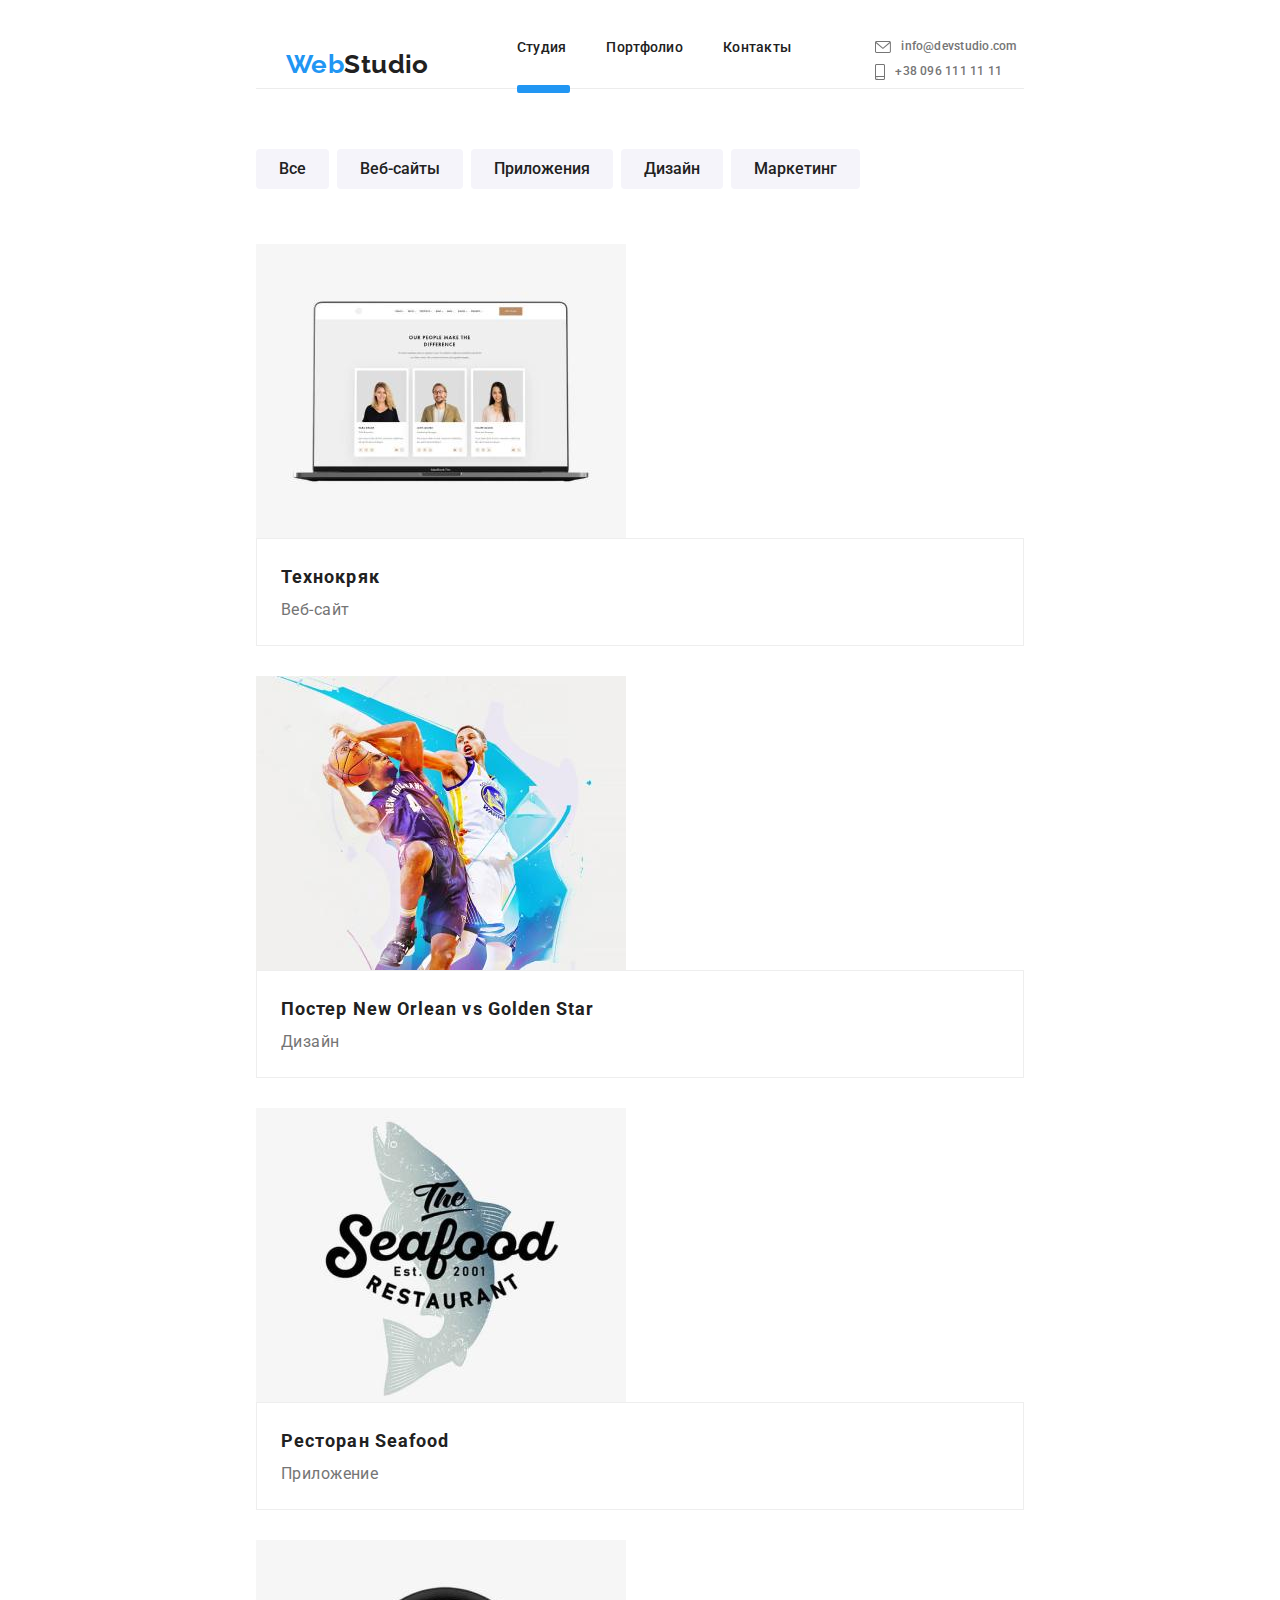
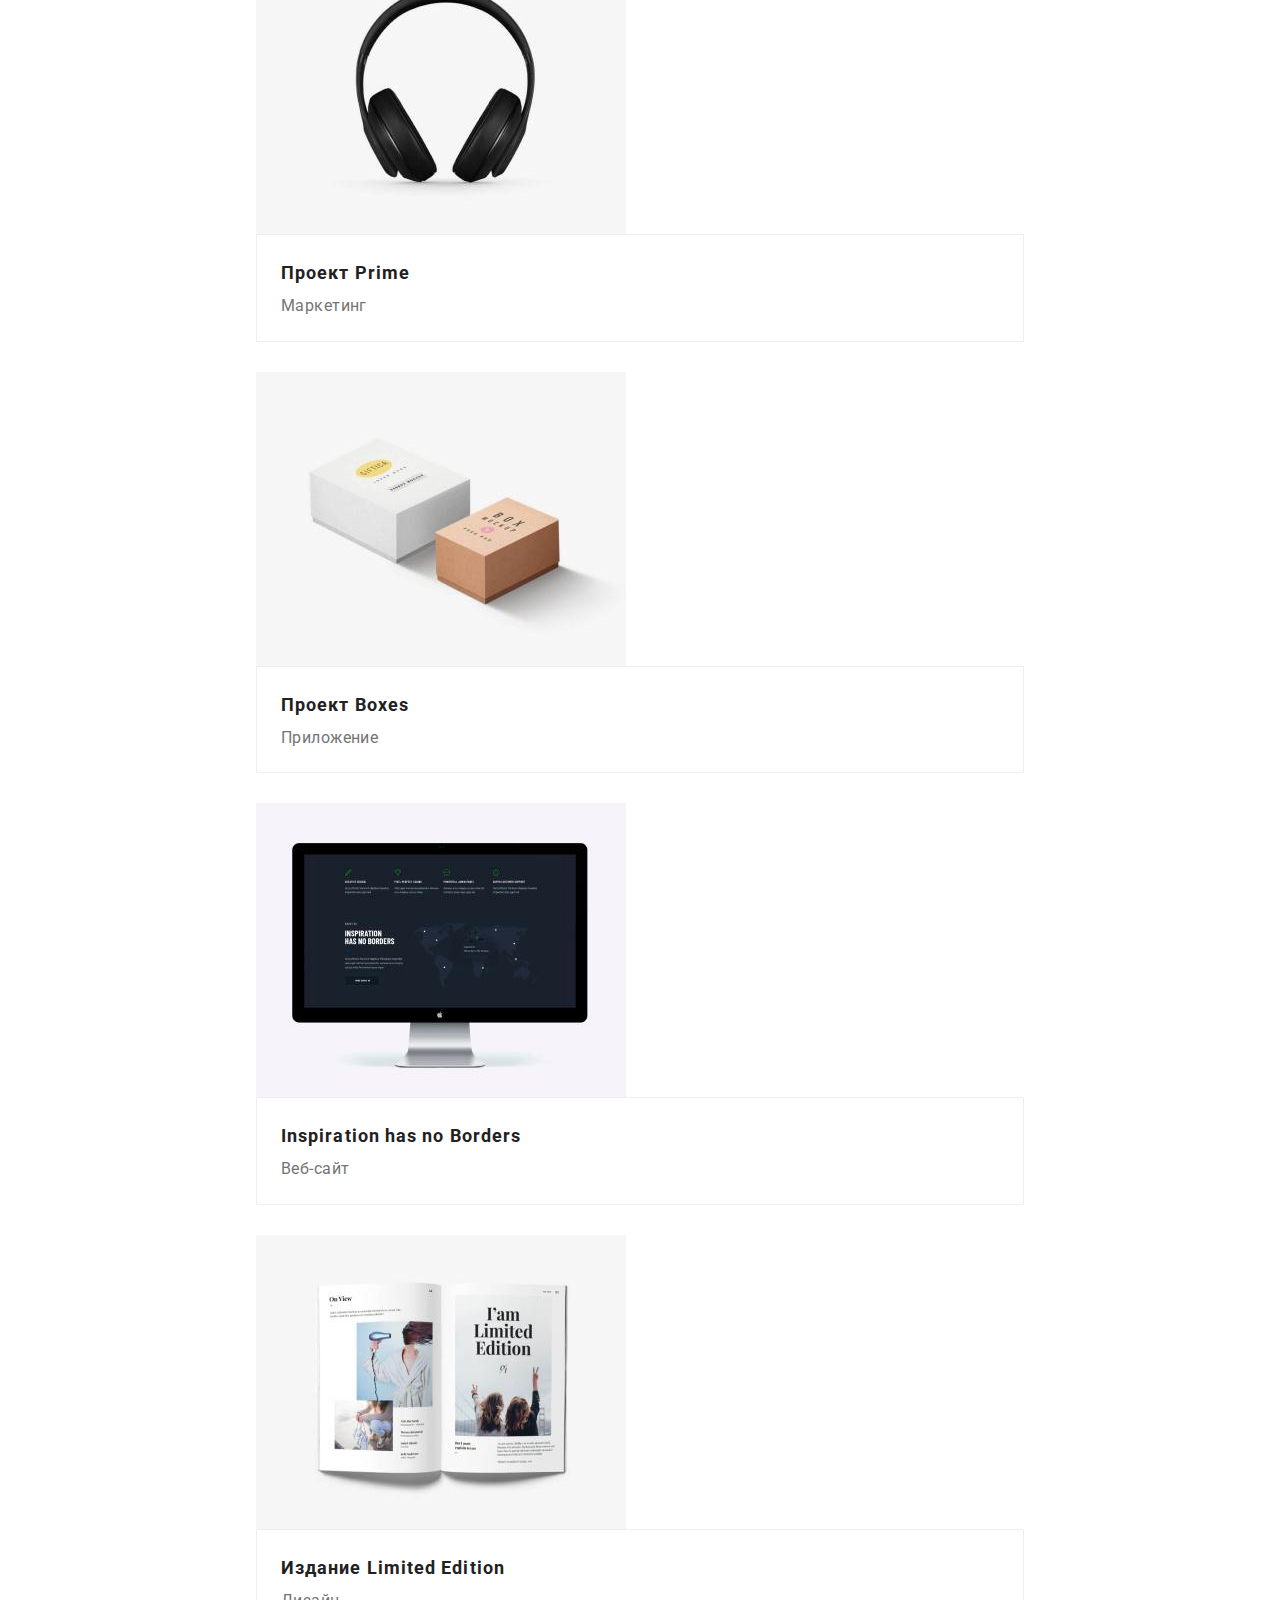
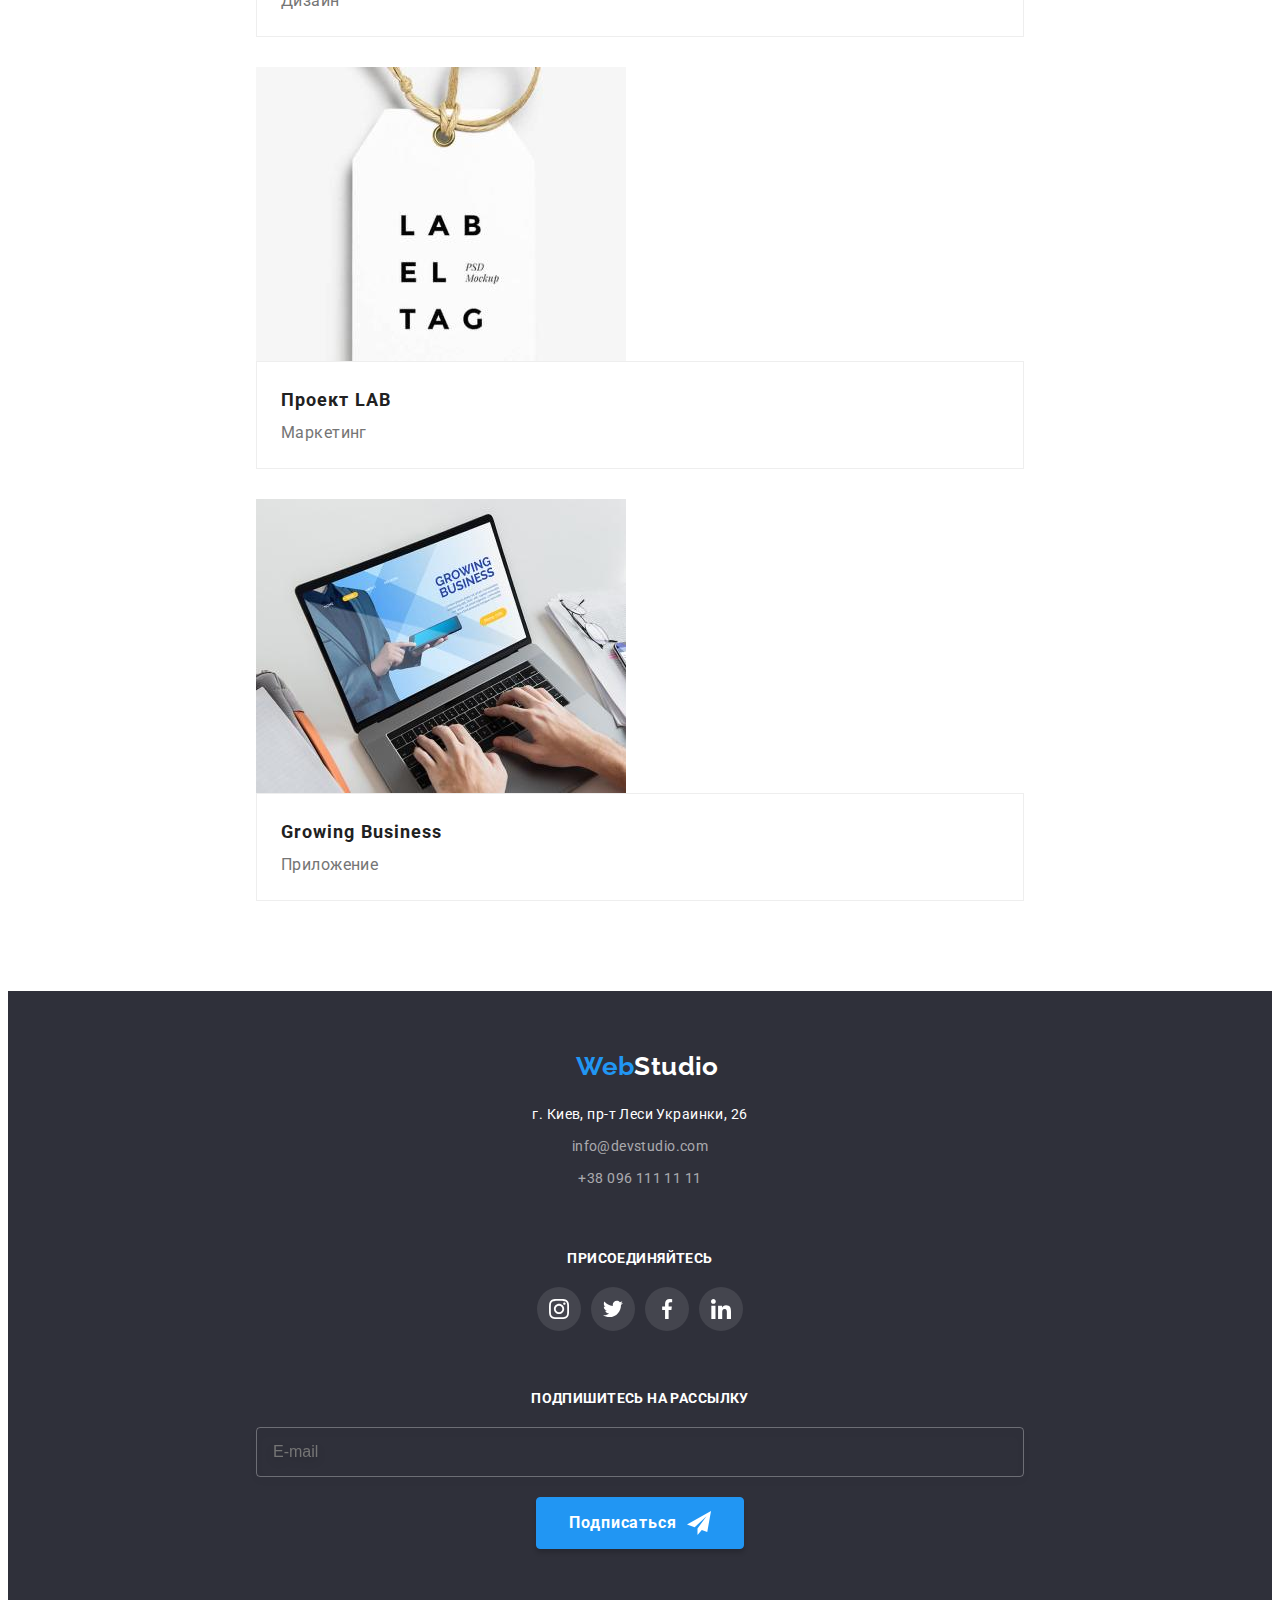
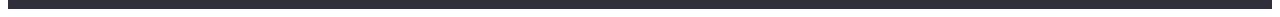
==== portfolio.html @ 3ec4065a "version 1.0" ====
<!DOCTYPE html>
<html lang="ru">
  <head>
    <meta charset="UTF-8" />
    <meta http-equiv="X-UA-Compatible" content="IE=edge" />
    <meta name="viewport" content="width=device-width, initial-scale=1.0" />
    <title>Document</title>
    <link rel="preconnect" href="https://fonts.googleapis.com" />
    <link rel="preconnect" href="https://fonts.gstatic.com" crossorigin />
    <link
      href="https://fonts.googleapis.com/css2?family=Raleway:wght@700&family=Roboto:wght@400;500;700;900&display=swap"
      rel="stylesheet"
    />
    <link
      rel="stylesheet"
      href="https://cdnjs.cloudflare.com/ajax/libs/modern-normalize/1.1.0/modern-normalize.min.css"
      integrity="sha512-wpPYUAdjBVSE4KJnH1VR1HeZfpl1ub8YT/NKx4PuQ5NmX2tKuGu6U/JRp5y+Y8XG2tV+wKQpNHVUX03MfMFn9Q=="
      crossorigin="anonymous"
      referrerpolicy="no-referrer"
    />
    <link rel="stylesheet" href="./css/main.min.css" />
    <link rel="stylesheet" href="./css/styles.css" />
  </head>

  <body>
    <header class="header">
      <div class="container header-container">
        <a data-menu-open>
          <svg class="heder-burger">
            <use href="./images/svg/symbol-defs.svg#icon-menu"></use>
          </svg>
        </a>

        <a class="logo link" href="./"><span class="logo__color">Web</span>Studio</a>
        <div class="menu-mobile is-hidden" data-menu>
          <a data-menu-close>
            <svg class="mobile-close">
              <use href="./images/svg/symbol-defs.svg#icon-close-menu"></use>
            </svg>
          </a>

          <nav class="main-nav">
            <ul class="header-list list menu-phone__list">
              <li class="header-list__item">
                <a href="./index.html" class="header-list__link link current">Студия</a>
              </li>
              <li class="header-list__item">
                <a href="./portfolio.html" class="header-list__link link">Портфолио</a>
              </li>
              <li class="header-list__item">
                <a href="" class="header-list__link link">Контакты</a>
              </li>
            </ul>
          </nav>
          <div class="mobile-contact">
            <a href="mailto:info@devstudio.com" class="contact-mail link">
              <svg class="contact-mail__icon">
                <use href="./images/svg/symbol-defs.svg#envelope"></use>
              </svg>
              info@devstudio.com</a
            >
            <a href="tel:+380961111111" class="link contact-phone">
              <svg class="contact-phone__icon">
                <use href="./images/svg/symbol-defs.svg#smartphone"></use>
              </svg>
              +38 096 111 11 11</a
            >
          </div>
          <ul class="mobile-social">
            <li class="mobile-social__item list">
              <a href="" class="link mobile-social__link">Instagram</a>
            </li>
            <li class="mobile-social__item list">
              <a href="" class="link mobile-social__link">Twitter</a>
            </li>
            <li class="mobile-social__item list">
              <a href="" class="link mobile-social__link">Facebook</a>
            </li>
            <li class="mobile-social__item list">
              <a href="" class="link mobile-social__link">LinkedIn</a>
            </li>
          </ul>
        </div>
      </div>
    </header>
    <main>
      <section class="section">
        <div class="container">
          <h2 class="visually-hidden">Примеры работ</h2>
          <ul class="list btn-select-list">
            <li class="btn-select-list__item">
              <button class="btn-select" type="button">Все</button>
            </li>
            <li class="btn-select-list__item">
              <button class="btn-select" type="button">Веб-сайты</button>
            </li>
            <li class="btn-select-list__item">
              <button class="btn-select" type="button">Приложения</button>
            </li>
            <li class="btn-select-list__item">
              <button class="btn-select" type="button">Дизайн</button>
            </li>
            <li class="btn-select-list__item">
              <button class="btn-select" type="button">Маркетинг</button>
            </li>
          </ul>

          <ul class="list examples-list">
            <li class="examples-card">
              <a href="" class="link examples-card__link">
                <div class="backdrop">
                  <img
                    class="foto"
                    width="370"
                    src="./images/portfolio-img/img-tehnocrack.jpg"
                    alt="Технокряк"
                  />
                  <p class="backdrop__text">
                    Ресурс предлагает комплексные предложения с разным уровнем функционала и
                    сервисов. Все это позволит посетителю получить исчерпывающие сведения о компании
                    или частном лице.
                  </p>
                </div>
                <div class="examples-card__description">
                  <h2 class="examples-card__title">Технокряк</h2>
                  <p class="examples-card__subtitle">Веб-сайт</p>
                </div>
              </a>
            </li>
            <li class="examples-card">
              <a href="" class="link examples-card__link">
                <div class="backdrop">
                  <img
                    width="370"
                    src="./images/portfolio-img/img-poster-new-orlean-vs-golden-star.jpg"
                    alt="Дизайн постера"
                  />
                  <p class="backdrop__text">
                    Ресурс предлагает комплексные предложения с разным уровнем функционала и
                    сервисов. Все это позволит посетителю получить исчерпывающие сведения о компании
                    или частном лице.
                  </p>
                </div>
                <div class="examples-card__description">
                  <h2 class="examples-card__title">Постер New Orlean vs Golden Star</h2>
                  <p class="examples-card__subtitle">Дизайн</p>
                </div></a
              >
            </li>
            <li class="examples-card">
              <a href="" class="link examples-card__link">
                <div class="backdrop">
                  <img
                    width="370"
                    src="./images/portfolio-img/img-rest-seafood.jpg"
                    alt="Приложение ресторана"
                  />
                  <p class="backdrop__text">
                    Ресурс предлагает комплексные предложения с разным уровнем функционала и
                    сервисов. Все это позволит посетителю получить исчерпывающие сведения о компании
                    или частном лице.
                  </p>
                </div>
                <div class="examples-card__description">
                  <h2 class="examples-card__title">Ресторан Seafood</h2>
                  <p class="examples-card__subtitle">Приложение</p>
                </div></a
              >
            </li>
            <li class="examples-card">
              <a href="" class="link examples-card__link">
                <div class="backdrop">
                  <img
                    width="370"
                    src="./images/portfolio-img/img-project-prime.jpg"
                    alt="Маркетинговый проект"
                  />
                  <p class="backdrop__text">
                    Ресурс предлагает комплексные предложения с разным уровнем функционала и
                    сервисов. Все это позволит посетителю получить исчерпывающие сведения о компании
                    или частном лице.
                  </p>
                </div>
                <div class="examples-card__description">
                  <h2 class="examples-card__title">Проект Prime</h2>
                  <p class="examples-card__subtitle">Маркетинг</p>
                </div></a
              >
            </li>
            <li class="examples-card">
              <a href="" class="link examples-card__link">
                <div class="backdrop">
                  <img
                    width="370"
                    src="./images/portfolio-img/img-project-boxes.jpg"
                    alt="Приложение"
                  />
                  <p class="backdrop__text">
                    Ресурс предлагает комплексные предложения с разным уровнем функционала и
                    сервисов. Все это позволит посетителю получить исчерпывающие сведения о компании
                    или частном лице.
                  </p>
                </div>
                <div class="examples-card__description">
                  <h2 class="examples-card__title">Проект Boxes</h2>
                  <p class="examples-card__subtitle">Приложение</p>
                </div></a
              >
            </li>
            <li class="examples-card">
              <a href="" class="link examples-card__link">
                <div class="backdrop">
                  <img
                    width="370"
                    src="./images/portfolio-img/img-inspiration-has-no-borders.jpg"
                    alt="Веб-сайт"
                  />
                  <p class="backdrop__text">
                    Ресурс предлагает комплексные предложения с разным уровнем функционала и
                    сервисов. Все это позволит посетителю получить исчерпывающие сведения о компании
                    или частном лице.
                  </p>
                </div>
                <div class="examples-card__description">
                  <h2 class="examples-card__title">Inspiration has no Borders</h2>
                  <p class="examples-card__subtitle">Веб-сайт</p>
                </div></a
              >
            </li>
            <li class="examples-card">
              <a href="" class="link examples-card__link">
                <div class="backdrop">
                  <img
                    width="370"
                    src="./images/portfolio-img/img-limited-edition.jpg"
                    alt="Дизайн"
                  />
                  <p class="backdrop__text">
                    Ресурс предлагает комплексные предложения с разным уровнем функционала и
                    сервисов. Все это позволит посетителю получить исчерпывающие сведения о компании
                    или частном лице.
                  </p>
                </div>
                <div class="examples-card__description">
                  <h2 class="examples-card__title">Издание Limited Edition</h2>
                  <p class="examples-card__subtitle">Дизайн</p>
                </div></a
              >
            </li>
            <li class="examples-card">
              <a href="" class="link examples-card__link">
                <div class="backdrop">
                  <img
                    width="370"
                    src="./images/portfolio-img/img-project-lab.jpg"
                    alt="Маркетинговый проект"
                  />
                  <p class="backdrop__text">
                    Ресурс предлагает комплексные предложения с разным уровнем функционала и
                    сервисов. Все это позволит посетителю получить исчерпывающие сведения о компании
                    или частном лице.
                  </p>
                </div>
                <div class="examples-card__description">
                  <h2 class="examples-card__title">Проект LAB</h2>
                  <p class="examples-card__subtitle">Маркетинг</p>
                </div></a
              >
            </li>
            <li class="examples-card">
              <a href="" class="link examples-card__link">
                <div class="backdrop">
                  <img
                    width="370"
                    src="./images/portfolio-img/img-growing-business.jpg"
                    alt="Приложение"
                  />
                  <p class="backdrop__text">
                    Ресурс предлагает комплексные предложения с разным уровнем функционала и
                    сервисов. Все это позволит посетителю получить исчерпывающие сведения о компании
                    или частном лице.
                  </p>
                </div>
                <div class="examples-card__description">
                  <h2 class="examples-card__title">Growing Business</h2>
                  <p class="examples-card__subtitle">Приложение</p>
                </div></a
              >
            </li>
          </ul>
        </div>
      </section>
    </main>
    <footer class="footer">
      <div class="container footer__container">
        <div class="footer-contacts">
          <a class="link logo footer_logo" href="./"><span class="logo__color">Web</span>Studio</a>
          <address class="address">г. Киев, пр-т Леси Украинки, 26</address>
          <ul class="footer-list">
            <li class="list">
              <a class="link footer-list__contact" href="mailto:info@devstudio.com"
                >info@devstudio.com</a
              >
            </li>
            <li class="list">
              <a class="link footer-list__contact" href="tel:+380961111111">+38 096 111 11 11</a>
            </li>
          </ul>
        </div>
        <div class="footer-social">
          <h3 class="footer-social__title">Присоединяйтесь</h3>
          <ul class="list social">
            <li class="social__item">
              <a href="" class="social__link social__link_footer">
                <svg class="social__icon">
                  <use href="./images/svg/symbol-defs.svg#instagram"></use>
                </svg>
              </a>
            </li>
            <li class="social__item">
              <a href="" class="social__link social__link_footer">
                <svg class="social__icon">
                  <use href="./images/svg/symbol-defs.svg#twitter"></use>
                </svg>
              </a>
            </li>
            <li class="social__item">
              <a href="" class="social__link social__link_footer">
                <svg class="social__icon">
                  <use href="./images/svg/symbol-defs.svg#facebook"></use>
                </svg>
              </a>
            </li>
            <li class="social__item">
              <a href="" class="social__link social__link_footer">
                <svg class="social__icon">
                  <use href="./images/svg/symbol-defs.svg#linkedin"></use>
                </svg>
              </a>
            </li>
          </ul>
        </div>
        <form class="footer-form">
          <strong class="footer-form__title">Подпишитесь на рассылку</strong>
          <div class="footer-form__input-btn">
            <input type="email" class="footer-form__input" placeholder="E-mail" />
            <div class="footer-form__btn">
              <button type="submit" class="footer-btn">
                Подписаться
                <svg class="footer-btn__icon-send">
                  <use href="./images/svg/symbol-defs.svg#icon-send"></use>
                </svg>
              </button>
            </div>
          </div>
        </form>
      </div>
    </footer>
    <script src="./js/menu.js"></script>
  </body>
</html>
---- css/main.min.css ----
:root{--bg-btn: #f5f4fa;--bg-dark: #2f303a;--accent-text-color: #2196f3;--header-text-color: #212121;--main-text-color: #757575;--lite-text-one: #ffffff;--lite-text-second: rgba(255, 255, 255, 0.6);--background-overlay: rgba(0, 0, 0, 0.2);--border-color: #eeeeee;--border-color-header: #ececec;--social-and-client: #afb1b8;--main-font-family: 'Roboto', sans-serif;--logo-font-family: 'Raleway', sans-serif}.visually-hidden{position:absolute;width:1px;height:1px;margin:-1px;padding:0;overflow:hidden;border:0;clip:rect(0 0 0 0)}.container{max-width:480px;padding-left:15px;padding-right:15px;margin-left:auto;margin-right:auto}@media screen and (min-width: 768px){.container{max-width:768px}}body{font-family:'Roboto', sans-serif;color:var(--header-text-color);letter-spacing:0.03em;font-size:14px;background-color:var(--lite-text-one)}.list{list-style:none}.link{text-decoration:none}h1,h2,h3,h4,p{margin-top:0px;margin-bottom:0px}ul{margin-top:0px;margin-bottom:0px;padding-left:0px}img{display:block;max-width:100%;height:auto}.section{padding-top:60px;padding-bottom:60px}.logo{font-family:var(--logo-font-family);font-style:normal;font-weight:700;font-size:24px;line-height:1.16;color:var(--header-text-color);margin-left:15px}.logo__color{color:var(--accent-text-color)}@media screen and (min-width: 1024px){.logo{font-size:26px;line-height:1.19}}@media screen and (max-width: 767px){.is-hidden{opacity:0;pointer-events:none}}.overlay.is-hidden{opacity:0;pointer-events:none}.overlay{position:fixed;top:0;left:0;width:100vw;height:100vh;padding-left:15px;padding-right:15px;background-color:var(--background-overlay);transition:opacity 500ms cubic-bezier(0.4, 0, 0.2, 1);z-index:1}.modal{position:absolute;top:50%;left:50%;transform:translate(-50%, -50%);min-width:450px;height:auto;background-color:var(--lite-text-one);box-shadow:0px 1px 3px rgba(0,0,0,0.12),0px 1px 1px rgba(0,0,0,0.14),0px 2px 1px rgba(0,0,0,0.2);border-radius:4px}.modal__close-icon{display:block;position:absolute;top:8px;right:8px;width:30px;height:30px}.modal__close-icon:hover,.modal__close-icon:focus{fill:var(--accent-text-color)}.modal-form{flex-basis:450px;padding:40px;display:flex;flex-direction:column;align-items:flex-start}.modal-form__title{font-weight:700;font-size:20px;line-height:1.15;margin-bottom:12px;text-align:center}.modal-form__lable{display:block;text-align:start;width:100%;font-size:12px;line-height:1.17;letter-spacing:0.01em;margin-bottom:10px;color:var(--main-text-color)}.modal-form__input{width:100%;height:40px;margin-top:4px;padding-left:42px;border:1px solid rgba(33,33,33,0.2);box-sizing:border-box;border-radius:4px;outline:none}.modal-form__input:hover,.modal-form__input:focus{border:1px solid var(--accent-text-color)}.modal-form__message-lable{margin-bottom:20px}.modal-form__message{width:100%;height:120px;resize:none;padding:12px 16px}.modal-form__chekbox-area{display:flex;align-items:center;font-size:12px;line-height:1.71;color:var(--main-text-color);margin-bottom:30px}.modal-form__chekbox-link{color:var(--accent-text-color)}.modal-form__area{position:relative}.modal-form__icon{width:18px;height:18px;position:absolute;top:50%;left:12px;transform:translateY(-50%)}.modal-form__input:hover+.modal-form__icon,.modal-form__input:focus+.modal-form__icon{fill:var(--accent-text-color)}.modal-form__chek{display:inline-block;margin-right:7px;width:16px;height:15px;background-image:url(../images/svg/chek-square.svg)}.modal-form__chekbox:checked ~ .modal-form__chek{display:inline-block;background-image:url(../images/svg/check.svg)}.social{display:flex;width:206px;height:44px;margin:0 auto;justify-content:space-between;align-items:center}.social__icon{width:20px;height:20px}.social__link{display:flex;justify-content:center;align-items:center;border-radius:50%;width:44px;height:44px;fill:var(--social-and-client);transition:fill 250ms cubic-bezier(0.4, 0, 0.2, 1),background-color 250ms cubic-bezier(0.4, 0, 0.2, 1)}.social__link:hover,.social__link:focus{fill:var(--lite-text-one);background-color:var(--accent-text-color)}.hero__title{font-weight:900;font-size:26px;line-height:1.62;letter-spacing:0.06em;text-transform:uppercase;color:var(--lite-text-one);margin-bottom:30px}.sections-title{font-weight:700;font-size:28px;line-height:1.18;text-align:center;margin-bottom:30px}@media screen and (max-width: 768px){.menu-mobile{position:absolute;top:0;left:0;width:100vw;height:100vh;background-color:#fff;z-index:5;padding:48px 40px}}.header-list__item{font-size:40px;line-height:1.16;letter-spacing:0.02em;font-weight:500}.header-list__item:not(:last-child){margin-bottom:32px}.link{color:var(--header-text-color)}.main-nav{margin-bottom:300px}.mobile-contact{display:flex;flex-direction:column}.contact-phone{font-weight:500;font-size:34px;line-height:1.18;letter-spacing:0.02em;color:var(--accent-text-color);margin-bottom:32px;order:1}.contact-phone__icon{display:none}.contact-mail{font-weight:500;font-size:24px;line-height:1.17;letter-spacing:0.02em;color:var(--main-text-color);margin-bottom:64px;order:2}.contact-mail__icon{display:none}.mobile-social{display:flex}.mobile-social__link{font-style:normal;font-weight:500;font-size:18px;line-height:1.22;letter-spacing:0.02em;color:var(--accent-text-color)}.mobile-social__item:not(:last-child){margin-right:10px}.mobile-social__item:not(:last-child)::after{content:"";width:22px;height:0px;border-right:1px solid rgba(33,33,33,0.2);margin-left:10px}.mobile-close{position:absolute;width:30px;height:30px;top:8px;right:8px}.mobile-close:focus,.mobile-close:hover{fill:var(--accent-text-color)}@media screen and (min-width: 768px){.mobile-close{display:none}}.header-container{position:relative;height:100%}.header{display:block;max-width:480px;margin:0 auto;position:relative;border-bottom:1px solid var(--border-color-header)}@media screen and (min-width: 768px){.header{max-width:768px;height:80px}}.heder-burger{position:absolute;width:40px;height:40px;right:15px;top:10px}.heder-burger:focus,.heder-burger:hover{fill:var(--accent-text-color)}@media screen and (min-width: 768px){.heder-burger{display:none}}.contact-mail__icon{width:16px;height:12px;margin-right:10px;fill:currentColor}.contact-phone__icon{width:10px;height:16px;margin-right:10px;fill:currentColor}.header-container{padding-top:16px;padding-bottom:16px}@media screen and (min-width: 768px){.header-container{display:flex;align-items:center}.header-list{display:flex}.header-list__item{position:relative}.header-list__item:not(:last-child){margin-right:50px}.contact-mail{margin-left:auto;display:flex;align-items:baseline}.current{color:var(--accent-text-color)}.current::after{content:'';position:absolute;display:block;border:2px solid var(--accent-text-color);background-color:var(--accent-text-color);border-radius:2px;width:100%;height:4px;margin-top:29px}}@media screen and (min-width: 768px){.main-nav{display:flex;align-items:center;margin-bottom:0px;margin-right:84px}.header-list__item{font-size:14px;line-height:1.14;letter-spacing:0.02em;font-weight:500}.header-list__item:not(:last-child){margin-right:40px}.link{color:var(--header-text-color)}.mobile-contact{display:block;flex-direction:row}.menu-mobile{display:flex;margin-left:88px}.contact-phone{display:flex;align-items:center;font-weight:500;font-size:12px;line-height:1.17;letter-spacing:0.02em;color:var(--accent-text-color);padding:0px;margin-bottom:0px;order:2}.contact-phone__icon{display:block}.contact-mail{align-items:center;font-weight:500;font-size:12px;line-height:1.17;letter-spacing:0.02em;color:var(--main-text-color);padding:0px;margin-bottom:10px;order:1}.contact-mail__icon{display:block}.mobile-social{display:none}.mobile-close{position:absolute;width:30px;height:30px;top:8px;right:8px}.mobile-close:focus,.mobile-close:hover{fill:var(--accent-text-color)}}@media screen and (min-width: 768px) and (min-width: 767px){.mobile-close{display:none}}@media screen and (min-width: 768px){.header-container{position:relative;height:100%}.header-list__link,.contact-mail,.contact-phone{font-weight:500;line-height:1.14;letter-spacing:0.02em;color:var(--header-text-color);padding:0;transition:color 250ms cubic-bezier(0.4, 0, 0.2, 1)}.contact-mail,.contact-phone{color:var(--main-text-color)}}.header-list__link:hover,.header-list__link:focus,.contact-mail:hover,.contact-mail:focus,.contact-phone:hover,.contact-phone:focus{color:var(--accent-text-color)}.hero{background-color:var(--bg-dark);text-align:center}.hero__container{max-width:1600px;height:auto;margin:0 auto;background-image:linear-gradient(rgba(47,48,58,0.4), rgba(47,48,58,0.4)),url(../images/hero-mobile.jpg);background-size:cover;padding-top:118px;padding-bottom:118px}.modal-btn{box-sizing:border-box;min-width:200px;min-height:50px;font-family:inherit;font-weight:700;font-size:16px;line-height:1.87;letter-spacing:0.06em;color:var(--lite-text-one);background-color:var(--accent-text-color);cursor:pointer;margin-left:auto;margin-right:auto;padding:10px 32px;border:1px solid var(--accent-text-color);box-shadow:0px 4px 4px rgba(0,0,0,0.15);border-radius:4px;transition:transform 500ms cubic-bezier(0.4, 0, 0.2, 1)}.modal-btn:hover,.modal-btn:focus{transform:scale(1.05)}@media screen and (min-width: 768px){.list.features{display:flex;flex-wrap:wrap;margin:-15px}}.features__item:not(:last-child){margin-bottom:30px}@media screen and (min-width: 768px){.features__item{flex-basis:calc((100% - 60px) / 2);margin:15px}}.features__icon-container{height:120px;margin-bottom:30px;display:flex;justify-content:center;align-items:center;background-color:var(--bg-btn);border-radius:4px}.features__icon{max-width:70px;height:70px}.features__title{text-align:center;font-weight:700;font-size:14px;line-height:1.14;text-transform:uppercase;margin-bottom:10px}.features__text{font-weight:400;line-height:1.71;color:var(--main-text-color)}.preview-section{display:none}.team-section{background-color:var(--bg-btn)}.team{box-shadow:0px 2px 1px rgba(0,0,0,0.2),0px 1px 1px rgba(0,0,0,0.14),0px 1px 3px rgba(0,0,0,0.12);border-radius:4px}.team:not(:last-child){margin-right:30px}.team__description{background-color:var(--lite-text-one);padding-top:30px;padding-bottom:30px;border-bottom-left-radius:1px solid transparent;border-bottom-right-radius:1px solid transparent;border-radius:4px}.team__unit{font-weight:500;font-size:16px;line-height:1.19;text-align:center;margin-bottom:10px}.team__position{font-weight:400;font-size:16px;line-height:1.19;text-align:center;color:var(--main-text-color);margin-bottom:16px}.client-list{display:flex;flex-wrap:wrap;margin:-15px}.client{flex-basis:calc((100% - 30px * 2)/2);margin:15px}.client__link{display:flex;justify-content:center;align-items:center;max-width:210px;height:92px;border:1px solid var(--social-and-client);border-radius:4px;fill:var(--social-and-client);transition:fill 250ms cubic-bezier(0.4, 0, 0.2, 1),border-color 250ms cubic-bezier(0.4, 0, 0.2, 1)}.client__link:hover,.client__link:focus{fill:var(--accent-text-color);border-color:var(--accent-text-color)}.client__item{max-width:106px;max-height:60px}.footer{text-align:center;background-color:var(--bg-dark);color:var(--lite-text-one);font-weight:400;line-height:1.71;padding-top:60px;padding-bottom:60px}.address{font-style:normal;margin-bottom:8px;margin-top:20px}.footer_logo{color:var(--lite-text-one)}.footer-list__contact{color:var(--lite-text-second)}.footer-list__contact:hover,.footer-list__contact:focus{color:var(--accent-text-color)}.footer-contacts{margin-bottom:60px}.footer-social{margin-bottom:60px}.footer-list .list:not(:last-child){margin-bottom:8px}.footer-social__title{font-size:14px;font-weight:700;line-height:1.14;text-transform:uppercase;margin-bottom:20px}.social__link_footer{fill:var(--lite-text-one);background-color:rgba(255,255,255,0.1);transition:background-color 250ms cubic-bezier(0.4, 0, 0.2, 1)}.footer-form{width:auto}.footer-form__title{display:block;margin-bottom:20px;font-weight:700;font-size:14px;line-height:1.14;text-transform:uppercase;color:var(--lite-text-one)}.footer-form__input{margin-bottom:20px;font-size:16px;line-height:1.25;color:rgba(255,255,255,0.6);padding-left:16px;width:100%;height:50px;background-color:transparent;border:1px solid rgba(255,255,255,0.3);box-sizing:border-box;filter:drop-shadow(0px 4px 4px rgba(0,0,0,0.15));border-radius:4px;outline:none}.footer-form__input:hover,.footer-form__input:focus{border:1px solid var(--accent-text-color)}.footer-btn{margin:0 auto;display:flex;align-items:center;box-sizing:border-box;min-width:200px;min-height:50px;font-family:inherit;font-weight:700;font-size:16px;line-height:1.88;letter-spacing:0.06em;color:var(--lite-text-one);background-color:var(--accent-text-color);cursor:pointer;padding:10px 32px;border:1px solid var(--accent-text-color);box-shadow:0px 4px 4px rgba(0,0,0,0.15);border-radius:4px;transition:transform 500ms cubic-bezier(0.4, 0, 0.2, 1)}.footer-btn:hover,.footer-btn:focus{transform:scale(1.05)}.footer-btn__icon-send{width:24px;height:24px;margin-left:10px}.btn-select{font-family:inherit;font-weight:500;font-size:16px;line-height:1.62;text-align:center;color:var(--header-text-color);background-color:var(--bg-btn);cursor:pointer;border:1px solid transparent;border-radius:4px;padding:6px 22px;transition-property:background-color;transition-duration:250ms;transition-timing-function:cubic-bezier(0.4, 0, 0.2, 1)}.btn-select:hover,.btn-select:focus{color:var(--lite-text-one);background-color:var(--accent-text-color);box-shadow:0px 3px 1px rgba(0,0,0,0.1),0px 1px 2px rgba(0,0,0,0.08),0px 2px 2px rgba(0,0,0,0.12)}.btn-select-list{justify-content:flex-start;display:flex;flex-wrap:wrap;margin-bottom:40px}.btn-select-list__item{margin-bottom:15px}.btn-select-list__item:not(:last-child){margin-right:8px}.examples-card{margin-bottom:30px}.examples-card__title{font-weight:700;font-size:18px;line-height:2;letter-spacing:0.06em}.examples-card__subtitle{font-weight:400;font-size:16px;line-height:1.87;color:var(--main-text-color)}.examples-card__link{display:block;color:var(--header-text-color)}.examples-card__link:hover,.examples-card__link:focus{box-shadow:0px 1px 1px rgba(0,0,0,0.12),0px 4px 4px rgba(0,0,0,0.06),1px 4px 6px rgba(0,0,0,0.16)}.examples-card__description{padding-top:20px;padding-bottom:20px;padding-left:24px;padding-right:24px;border:1px solid var(--border-color)}.backdrop{position:relative;overflow:hidden}.backdrop__text{position:absolute;top:0;display:flex;justify-content:center;align-items:center;padding:0 24px;width:100%;height:100%;background-color:rgba(33,150,243,0.9);color:var(--lite-text-one);font-size:18px;line-height:1.56em;transform:translateY(100%);transition:transform 250ms cubic-bezier(0.4, 0, 0.2, 1)}.examples-card__link:hover .backdrop__text,.examples-card__link:focus .backdrop__text{transform:translateY(0)}
/*# sourceMappingURL=main.min.css.map */
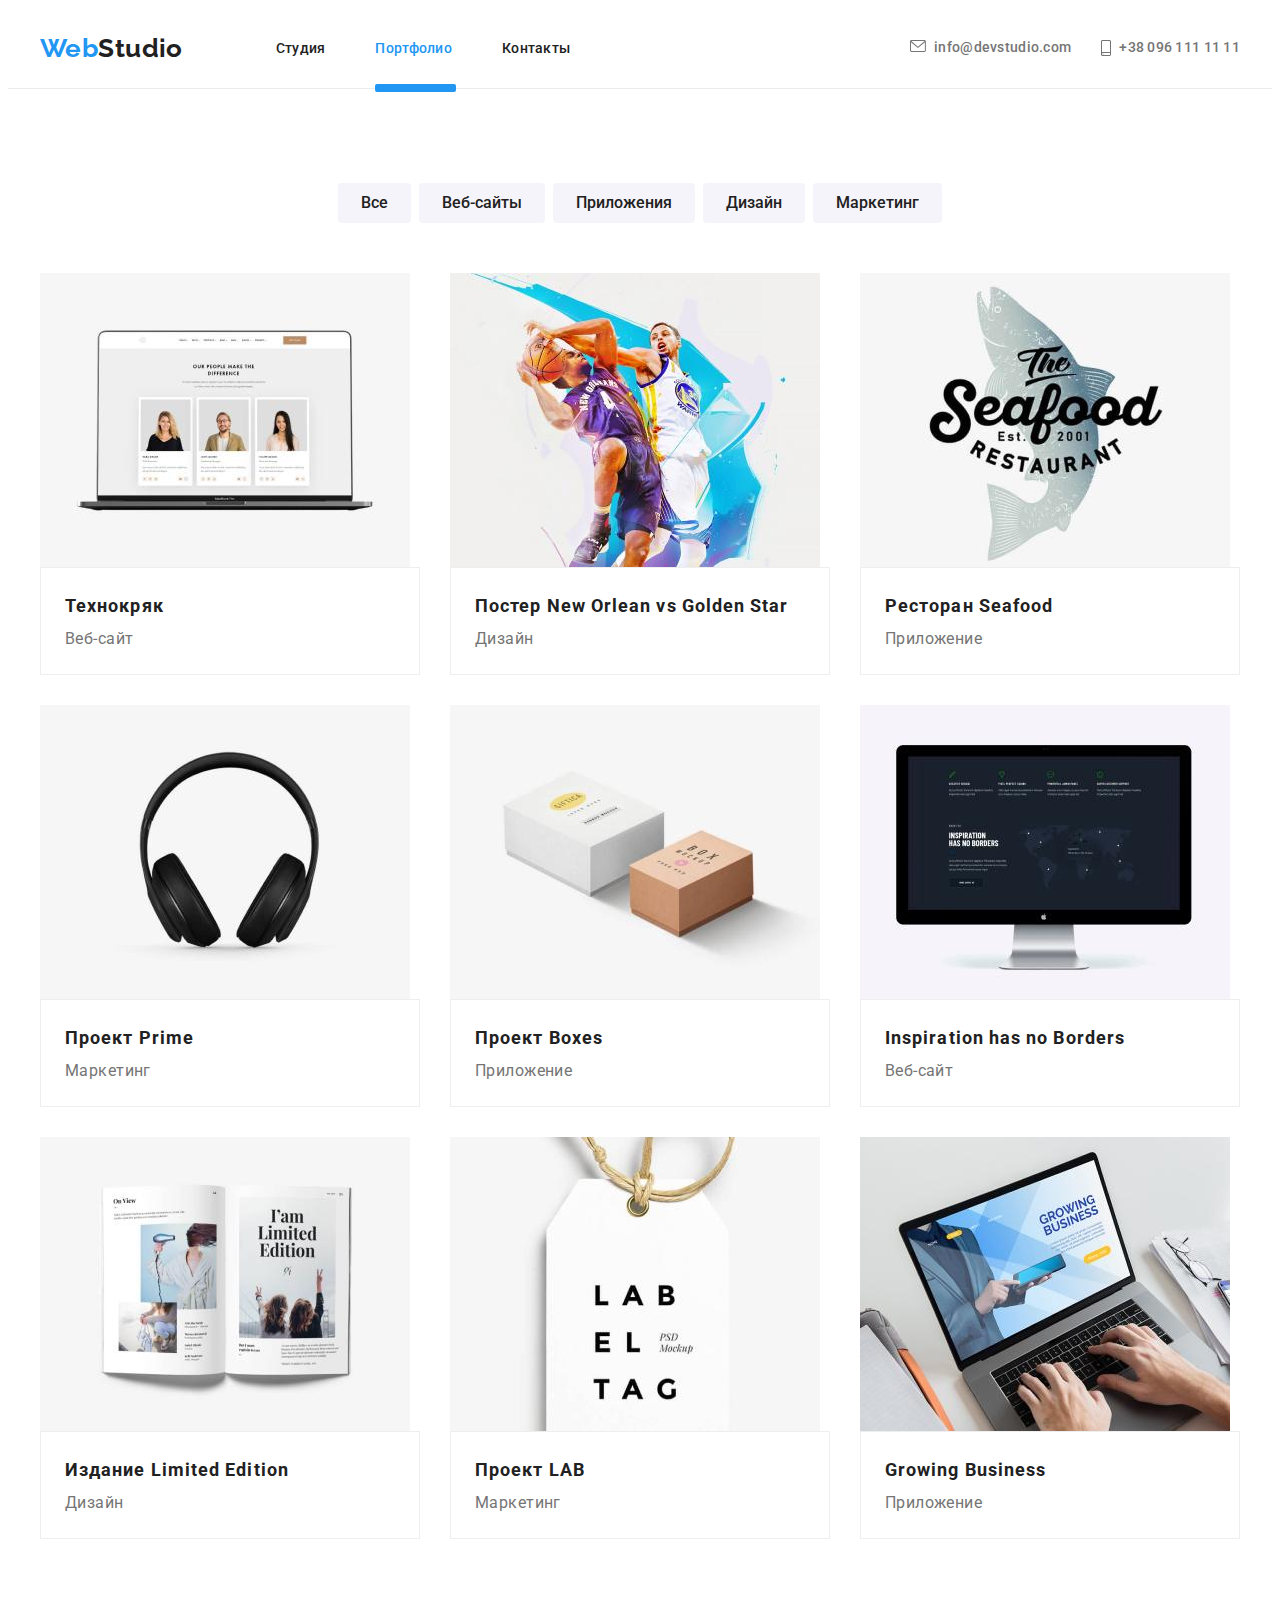
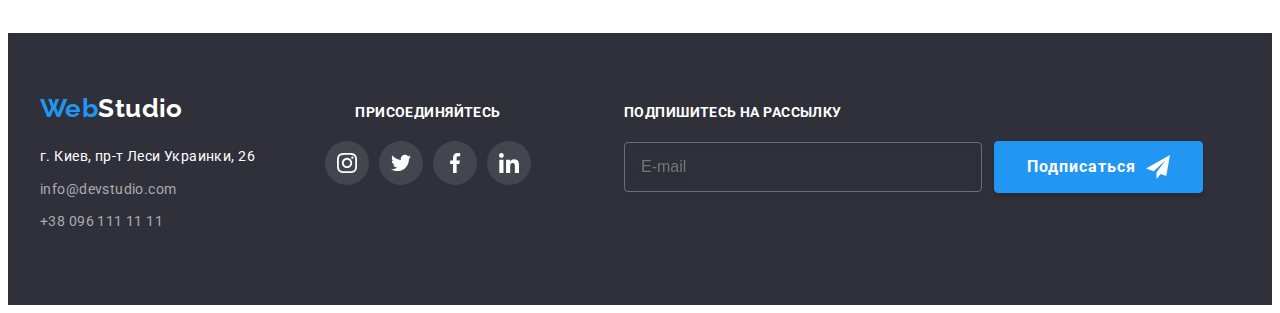
==== commit 60153baf: "version 1.1" ====
--- a/portfolio.html
+++ b/portfolio.html
@@ -22,70 +22,96 @@
     <link rel="stylesheet" href="./css/styles.css" />
   </head>
 
+  <!-- HEADER -->
+
   <body>
     <header class="header">
-      <div class="container header-container">
-        <a data-menu-open>
-          <svg class="heder-burger">
+      <div class="container header__container">
+        <nav class="main-nav">
+          <a class="logo link" href="./"><span class="logo__color">Web</span>Studio</a>
+          <ul class="header-list list">
+            <li class="header-list__item">
+              <a href="./index.html" class="header-list__link link">Студия</a>
+            </li>
+            <li class="header-list__item">
+              <a href="./portfolio.html" class="header-list__link link current">Портфолио</a>
+            </li>
+            <li class="header-list__item">
+              <a href="" class="header-list__link link">Контакты</a>
+            </li>
+          </ul>
+        </nav>
+        <div class="header-contact">
+          <a href="mailto:info@devstudio.com" class="contact-mail link">
+            <svg class="contact-mail__icon">
+              <use href="./images/svg/symbol-defs.svg#envelope"></use>
+            </svg>
+            info@devstudio.com</a
+          >
+          <a href="tel:+380961111111" class="link contact-phone">
+            <svg class="contact-phone__icon">
+              <use href="./images/svg/symbol-defs.svg#smartphone"></use>
+            </svg>
+            +38 096 111 11 11</a
+          >
+        </div>
+        <button type="button" class="header__burger-btn" data-menu-open>
+          <svg class="header__burger-icon" width="40px" height="40px">
             <use href="./images/svg/symbol-defs.svg#icon-menu"></use>
           </svg>
-        </a>
-
-        <a class="logo link" href="./"><span class="logo__color">Web</span>Studio</a>
-        <div class="menu-mobile is-hidden" data-menu>
-          <a data-menu-close>
-            <svg class="mobile-close">
-              <use href="./images/svg/symbol-defs.svg#icon-close-menu"></use>
-            </svg>
-          </a>
-
-          <nav class="main-nav">
-            <ul class="header-list list menu-phone__list">
-              <li class="header-list__item">
-                <a href="./index.html" class="header-list__link link current">Студия</a>
-              </li>
-              <li class="header-list__item">
-                <a href="./portfolio.html" class="header-list__link link">Портфолио</a>
-              </li>
-              <li class="header-list__item">
-                <a href="" class="header-list__link link">Контакты</a>
+        </button>
+
+        <!-- MOBILE MENU -->
+
+        <div class="mobile-menu is-hidden" data-menu>
+          <div class="mobile-menu__container">
+            <button type="button" class="mobile-menu__btn">
+              <svg class="mobile-menu__close" width="40" height="40" data-menu-close>
+                <use href="./images/svg/symbol-defs.svg#icon-close-menu"></use>
+              </svg>
+            </button>
+
+            <ul class="mobile-menu__nav-list list">
+              <li class="mobile-menu__nav-item">
+                <a href="./index.html" class="mobile-menu__link link">Студия</a>
+              </li>
+              <li class="mobile-menu__nav-item">
+                <a href="./portfolio.html" class="mobile-menu__link link mobile-menu__link-current"
+                  >Портфолио</a
+                >
+              </li>
+              <li class="mobile-menu__nav-item">
+                <a href="" class="mobile-menu__link link">Контакты</a>
               </li>
             </ul>
-          </nav>
-          <div class="mobile-contact">
-            <a href="mailto:info@devstudio.com" class="contact-mail link">
-              <svg class="contact-mail__icon">
-                <use href="./images/svg/symbol-defs.svg#envelope"></use>
-              </svg>
+            <a href="tel:+380961111111" class="link mobile-menu-phone"> +38 096 111 11 11</a>
+            <a href="mailto:info@devstudio.com" class="mobile-menu-mail link">
               info@devstudio.com</a
             >
-            <a href="tel:+380961111111" class="link contact-phone">
-              <svg class="contact-phone__icon">
-                <use href="./images/svg/symbol-defs.svg#smartphone"></use>
-              </svg>
-              +38 096 111 11 11</a
-            >
+
+            <ul class="mobile-social">
+              <li class="mobile-social__item list">
+                <a href="" class="link mobile-social__link">Instagram</a>
+              </li>
+              <li class="mobile-social__item list">
+                <a href="" class="link mobile-social__link">Twitter</a>
+              </li>
+              <li class="mobile-social__item list">
+                <a href="" class="link mobile-social__link">Facebook</a>
+              </li>
+              <li class="mobile-social__item list">
+                <a href="" class="link mobile-social__link">LinkedIn</a>
+              </li>
+            </ul>
           </div>
-          <ul class="mobile-social">
-            <li class="mobile-social__item list">
-              <a href="" class="link mobile-social__link">Instagram</a>
-            </li>
-            <li class="mobile-social__item list">
-              <a href="" class="link mobile-social__link">Twitter</a>
-            </li>
-            <li class="mobile-social__item list">
-              <a href="" class="link mobile-social__link">Facebook</a>
-            </li>
-            <li class="mobile-social__item list">
-              <a href="" class="link mobile-social__link">LinkedIn</a>
-            </li>
-          </ul>
         </div>
       </div>
     </header>
     <main>
+      <!-- BUTTON SELECT -->
+
       <section class="section">
-        <div class="container">
+        <div class="container container__btn-select">
           <h2 class="visually-hidden">Примеры работ</h2>
           <ul class="list btn-select-list">
             <li class="btn-select-list__item">
@@ -104,7 +130,11 @@
               <button class="btn-select" type="button">Маркетинг</button>
             </li>
           </ul>
-
+        </div>
+
+        <!-- EXAMPLES -->
+
+        <div class="container">
           <ul class="list examples-list">
             <li class="examples-card">
               <a href="" class="link examples-card__link">
@@ -291,6 +321,9 @@
         </div>
       </section>
     </main>
+
+    <!-- FOOTER -->
+
     <footer class="footer">
       <div class="container footer__container">
         <div class="footer-contacts">
--- a/css/main.min.css
+++ b/css/main.min.css
@@ -1,2 +1,2 @@
-:root{--bg-btn: #f5f4fa;--bg-dark: #2f303a;--accent-text-color: #2196f3;--header-text-color: #212121;--main-text-color: #757575;--lite-text-one: #ffffff;--lite-text-second: rgba(255, 255, 255, 0.6);--background-overlay: rgba(0, 0, 0, 0.2);--border-color: #eeeeee;--border-color-header: #ececec;--social-and-client: #afb1b8;--main-font-family: 'Roboto', sans-serif;--logo-font-family: 'Raleway', sans-serif}.visually-hidden{position:absolute;width:1px;height:1px;margin:-1px;padding:0;overflow:hidden;border:0;clip:rect(0 0 0 0)}.container{max-width:480px;padding-left:15px;padding-right:15px;margin-left:auto;margin-right:auto}@media screen and (min-width: 768px){.container{max-width:768px}}body{font-family:'Roboto', sans-serif;color:var(--header-text-color);letter-spacing:0.03em;font-size:14px;background-color:var(--lite-text-one)}.list{list-style:none}.link{text-decoration:none}h1,h2,h3,h4,p{margin-top:0px;margin-bottom:0px}ul{margin-top:0px;margin-bottom:0px;padding-left:0px}img{display:block;max-width:100%;height:auto}.section{padding-top:60px;padding-bottom:60px}.logo{font-family:var(--logo-font-family);font-style:normal;font-weight:700;font-size:24px;line-height:1.16;color:var(--header-text-color);margin-left:15px}.logo__color{color:var(--accent-text-color)}@media screen and (min-width: 1024px){.logo{font-size:26px;line-height:1.19}}@media screen and (max-width: 767px){.is-hidden{opacity:0;pointer-events:none}}.overlay.is-hidden{opacity:0;pointer-events:none}.overlay{position:fixed;top:0;left:0;width:100vw;height:100vh;padding-left:15px;padding-right:15px;background-color:var(--background-overlay);transition:opacity 500ms cubic-bezier(0.4, 0, 0.2, 1);z-index:1}.modal{position:absolute;top:50%;left:50%;transform:translate(-50%, -50%);min-width:450px;height:auto;background-color:var(--lite-text-one);box-shadow:0px 1px 3px rgba(0,0,0,0.12),0px 1px 1px rgba(0,0,0,0.14),0px 2px 1px rgba(0,0,0,0.2);border-radius:4px}.modal__close-icon{display:block;position:absolute;top:8px;right:8px;width:30px;height:30px}.modal__close-icon:hover,.modal__close-icon:focus{fill:var(--accent-text-color)}.modal-form{flex-basis:450px;padding:40px;display:flex;flex-direction:column;align-items:flex-start}.modal-form__title{font-weight:700;font-size:20px;line-height:1.15;margin-bottom:12px;text-align:center}.modal-form__lable{display:block;text-align:start;width:100%;font-size:12px;line-height:1.17;letter-spacing:0.01em;margin-bottom:10px;color:var(--main-text-color)}.modal-form__input{width:100%;height:40px;margin-top:4px;padding-left:42px;border:1px solid rgba(33,33,33,0.2);box-sizing:border-box;border-radius:4px;outline:none}.modal-form__input:hover,.modal-form__input:focus{border:1px solid var(--accent-text-color)}.modal-form__message-lable{margin-bottom:20px}.modal-form__message{width:100%;height:120px;resize:none;padding:12px 16px}.modal-form__chekbox-area{display:flex;align-items:center;font-size:12px;line-height:1.71;color:var(--main-text-color);margin-bottom:30px}.modal-form__chekbox-link{color:var(--accent-text-color)}.modal-form__area{position:relative}.modal-form__icon{width:18px;height:18px;position:absolute;top:50%;left:12px;transform:translateY(-50%)}.modal-form__input:hover+.modal-form__icon,.modal-form__input:focus+.modal-form__icon{fill:var(--accent-text-color)}.modal-form__chek{display:inline-block;margin-right:7px;width:16px;height:15px;background-image:url(../images/svg/chek-square.svg)}.modal-form__chekbox:checked ~ .modal-form__chek{display:inline-block;background-image:url(../images/svg/check.svg)}.social{display:flex;width:206px;height:44px;margin:0 auto;justify-content:space-between;align-items:center}.social__icon{width:20px;height:20px}.social__link{display:flex;justify-content:center;align-items:center;border-radius:50%;width:44px;height:44px;fill:var(--social-and-client);transition:fill 250ms cubic-bezier(0.4, 0, 0.2, 1),background-color 250ms cubic-bezier(0.4, 0, 0.2, 1)}.social__link:hover,.social__link:focus{fill:var(--lite-text-one);background-color:var(--accent-text-color)}.hero__title{font-weight:900;font-size:26px;line-height:1.62;letter-spacing:0.06em;text-transform:uppercase;color:var(--lite-text-one);margin-bottom:30px}.sections-title{font-weight:700;font-size:28px;line-height:1.18;text-align:center;margin-bottom:30px}@media screen and (max-width: 768px){.menu-mobile{position:absolute;top:0;left:0;width:100vw;height:100vh;background-color:#fff;z-index:5;padding:48px 40px}}.header-list__item{font-size:40px;line-height:1.16;letter-spacing:0.02em;font-weight:500}.header-list__item:not(:last-child){margin-bottom:32px}.link{color:var(--header-text-color)}.main-nav{margin-bottom:300px}.mobile-contact{display:flex;flex-direction:column}.contact-phone{font-weight:500;font-size:34px;line-height:1.18;letter-spacing:0.02em;color:var(--accent-text-color);margin-bottom:32px;order:1}.contact-phone__icon{display:none}.contact-mail{font-weight:500;font-size:24px;line-height:1.17;letter-spacing:0.02em;color:var(--main-text-color);margin-bottom:64px;order:2}.contact-mail__icon{display:none}.mobile-social{display:flex}.mobile-social__link{font-style:normal;font-weight:500;font-size:18px;line-height:1.22;letter-spacing:0.02em;color:var(--accent-text-color)}.mobile-social__item:not(:last-child){margin-right:10px}.mobile-social__item:not(:last-child)::after{content:"";width:22px;height:0px;border-right:1px solid rgba(33,33,33,0.2);margin-left:10px}.mobile-close{position:absolute;width:30px;height:30px;top:8px;right:8px}.mobile-close:focus,.mobile-close:hover{fill:var(--accent-text-color)}@media screen and (min-width: 768px){.mobile-close{display:none}}.header-container{position:relative;height:100%}.header{display:block;max-width:480px;margin:0 auto;position:relative;border-bottom:1px solid var(--border-color-header)}@media screen and (min-width: 768px){.header{max-width:768px;height:80px}}.heder-burger{position:absolute;width:40px;height:40px;right:15px;top:10px}.heder-burger:focus,.heder-burger:hover{fill:var(--accent-text-color)}@media screen and (min-width: 768px){.heder-burger{display:none}}.contact-mail__icon{width:16px;height:12px;margin-right:10px;fill:currentColor}.contact-phone__icon{width:10px;height:16px;margin-right:10px;fill:currentColor}.header-container{padding-top:16px;padding-bottom:16px}@media screen and (min-width: 768px){.header-container{display:flex;align-items:center}.header-list{display:flex}.header-list__item{position:relative}.header-list__item:not(:last-child){margin-right:50px}.contact-mail{margin-left:auto;display:flex;align-items:baseline}.current{color:var(--accent-text-color)}.current::after{content:'';position:absolute;display:block;border:2px solid var(--accent-text-color);background-color:var(--accent-text-color);border-radius:2px;width:100%;height:4px;margin-top:29px}}@media screen and (min-width: 768px){.main-nav{display:flex;align-items:center;margin-bottom:0px;margin-right:84px}.header-list__item{font-size:14px;line-height:1.14;letter-spacing:0.02em;font-weight:500}.header-list__item:not(:last-child){margin-right:40px}.link{color:var(--header-text-color)}.mobile-contact{display:block;flex-direction:row}.menu-mobile{display:flex;margin-left:88px}.contact-phone{display:flex;align-items:center;font-weight:500;font-size:12px;line-height:1.17;letter-spacing:0.02em;color:var(--accent-text-color);padding:0px;margin-bottom:0px;order:2}.contact-phone__icon{display:block}.contact-mail{align-items:center;font-weight:500;font-size:12px;line-height:1.17;letter-spacing:0.02em;color:var(--main-text-color);padding:0px;margin-bottom:10px;order:1}.contact-mail__icon{display:block}.mobile-social{display:none}.mobile-close{position:absolute;width:30px;height:30px;top:8px;right:8px}.mobile-close:focus,.mobile-close:hover{fill:var(--accent-text-color)}}@media screen and (min-width: 768px) and (min-width: 767px){.mobile-close{display:none}}@media screen and (min-width: 768px){.header-container{position:relative;height:100%}.header-list__link,.contact-mail,.contact-phone{font-weight:500;line-height:1.14;letter-spacing:0.02em;color:var(--header-text-color);padding:0;transition:color 250ms cubic-bezier(0.4, 0, 0.2, 1)}.contact-mail,.contact-phone{color:var(--main-text-color)}}.header-list__link:hover,.header-list__link:focus,.contact-mail:hover,.contact-mail:focus,.contact-phone:hover,.contact-phone:focus{color:var(--accent-text-color)}.hero{background-color:var(--bg-dark);text-align:center}.hero__container{max-width:1600px;height:auto;margin:0 auto;background-image:linear-gradient(rgba(47,48,58,0.4), rgba(47,48,58,0.4)),url(../images/hero-mobile.jpg);background-size:cover;padding-top:118px;padding-bottom:118px}.modal-btn{box-sizing:border-box;min-width:200px;min-height:50px;font-family:inherit;font-weight:700;font-size:16px;line-height:1.87;letter-spacing:0.06em;color:var(--lite-text-one);background-color:var(--accent-text-color);cursor:pointer;margin-left:auto;margin-right:auto;padding:10px 32px;border:1px solid var(--accent-text-color);box-shadow:0px 4px 4px rgba(0,0,0,0.15);border-radius:4px;transition:transform 500ms cubic-bezier(0.4, 0, 0.2, 1)}.modal-btn:hover,.modal-btn:focus{transform:scale(1.05)}@media screen and (min-width: 768px){.list.features{display:flex;flex-wrap:wrap;margin:-15px}}.features__item:not(:last-child){margin-bottom:30px}@media screen and (min-width: 768px){.features__item{flex-basis:calc((100% - 60px) / 2);margin:15px}}.features__icon-container{height:120px;margin-bottom:30px;display:flex;justify-content:center;align-items:center;background-color:var(--bg-btn);border-radius:4px}.features__icon{max-width:70px;height:70px}.features__title{text-align:center;font-weight:700;font-size:14px;line-height:1.14;text-transform:uppercase;margin-bottom:10px}.features__text{font-weight:400;line-height:1.71;color:var(--main-text-color)}.preview-section{display:none}.team-section{background-color:var(--bg-btn)}.team{box-shadow:0px 2px 1px rgba(0,0,0,0.2),0px 1px 1px rgba(0,0,0,0.14),0px 1px 3px rgba(0,0,0,0.12);border-radius:4px}.team:not(:last-child){margin-right:30px}.team__description{background-color:var(--lite-text-one);padding-top:30px;padding-bottom:30px;border-bottom-left-radius:1px solid transparent;border-bottom-right-radius:1px solid transparent;border-radius:4px}.team__unit{font-weight:500;font-size:16px;line-height:1.19;text-align:center;margin-bottom:10px}.team__position{font-weight:400;font-size:16px;line-height:1.19;text-align:center;color:var(--main-text-color);margin-bottom:16px}.client-list{display:flex;flex-wrap:wrap;margin:-15px}.client{flex-basis:calc((100% - 30px * 2)/2);margin:15px}.client__link{display:flex;justify-content:center;align-items:center;max-width:210px;height:92px;border:1px solid var(--social-and-client);border-radius:4px;fill:var(--social-and-client);transition:fill 250ms cubic-bezier(0.4, 0, 0.2, 1),border-color 250ms cubic-bezier(0.4, 0, 0.2, 1)}.client__link:hover,.client__link:focus{fill:var(--accent-text-color);border-color:var(--accent-text-color)}.client__item{max-width:106px;max-height:60px}.footer{text-align:center;background-color:var(--bg-dark);color:var(--lite-text-one);font-weight:400;line-height:1.71;padding-top:60px;padding-bottom:60px}.address{font-style:normal;margin-bottom:8px;margin-top:20px}.footer_logo{color:var(--lite-text-one)}.footer-list__contact{color:var(--lite-text-second)}.footer-list__contact:hover,.footer-list__contact:focus{color:var(--accent-text-color)}.footer-contacts{margin-bottom:60px}.footer-social{margin-bottom:60px}.footer-list .list:not(:last-child){margin-bottom:8px}.footer-social__title{font-size:14px;font-weight:700;line-height:1.14;text-transform:uppercase;margin-bottom:20px}.social__link_footer{fill:var(--lite-text-one);background-color:rgba(255,255,255,0.1);transition:background-color 250ms cubic-bezier(0.4, 0, 0.2, 1)}.footer-form{width:auto}.footer-form__title{display:block;margin-bottom:20px;font-weight:700;font-size:14px;line-height:1.14;text-transform:uppercase;color:var(--lite-text-one)}.footer-form__input{margin-bottom:20px;font-size:16px;line-height:1.25;color:rgba(255,255,255,0.6);padding-left:16px;width:100%;height:50px;background-color:transparent;border:1px solid rgba(255,255,255,0.3);box-sizing:border-box;filter:drop-shadow(0px 4px 4px rgba(0,0,0,0.15));border-radius:4px;outline:none}.footer-form__input:hover,.footer-form__input:focus{border:1px solid var(--accent-text-color)}.footer-btn{margin:0 auto;display:flex;align-items:center;box-sizing:border-box;min-width:200px;min-height:50px;font-family:inherit;font-weight:700;font-size:16px;line-height:1.88;letter-spacing:0.06em;color:var(--lite-text-one);background-color:var(--accent-text-color);cursor:pointer;padding:10px 32px;border:1px solid var(--accent-text-color);box-shadow:0px 4px 4px rgba(0,0,0,0.15);border-radius:4px;transition:transform 500ms cubic-bezier(0.4, 0, 0.2, 1)}.footer-btn:hover,.footer-btn:focus{transform:scale(1.05)}.footer-btn__icon-send{width:24px;height:24px;margin-left:10px}.btn-select{font-family:inherit;font-weight:500;font-size:16px;line-height:1.62;text-align:center;color:var(--header-text-color);background-color:var(--bg-btn);cursor:pointer;border:1px solid transparent;border-radius:4px;padding:6px 22px;transition-property:background-color;transition-duration:250ms;transition-timing-function:cubic-bezier(0.4, 0, 0.2, 1)}.btn-select:hover,.btn-select:focus{color:var(--lite-text-one);background-color:var(--accent-text-color);box-shadow:0px 3px 1px rgba(0,0,0,0.1),0px 1px 2px rgba(0,0,0,0.08),0px 2px 2px rgba(0,0,0,0.12)}.btn-select-list{justify-content:flex-start;display:flex;flex-wrap:wrap;margin-bottom:40px}.btn-select-list__item{margin-bottom:15px}.btn-select-list__item:not(:last-child){margin-right:8px}.examples-card{margin-bottom:30px}.examples-card__title{font-weight:700;font-size:18px;line-height:2;letter-spacing:0.06em}.examples-card__subtitle{font-weight:400;font-size:16px;line-height:1.87;color:var(--main-text-color)}.examples-card__link{display:block;color:var(--header-text-color)}.examples-card__link:hover,.examples-card__link:focus{box-shadow:0px 1px 1px rgba(0,0,0,0.12),0px 4px 4px rgba(0,0,0,0.06),1px 4px 6px rgba(0,0,0,0.16)}.examples-card__description{padding-top:20px;padding-bottom:20px;padding-left:24px;padding-right:24px;border:1px solid var(--border-color)}.backdrop{position:relative;overflow:hidden}.backdrop__text{position:absolute;top:0;display:flex;justify-content:center;align-items:center;padding:0 24px;width:100%;height:100%;background-color:rgba(33,150,243,0.9);color:var(--lite-text-one);font-size:18px;line-height:1.56em;transform:translateY(100%);transition:transform 250ms cubic-bezier(0.4, 0, 0.2, 1)}.examples-card__link:hover .backdrop__text,.examples-card__link:focus .backdrop__text{transform:translateY(0)}
+:root{--bg-btn: #f5f4fa;--bg-dark: #2f303a;--accent-text-color: #2196f3;--header-text-color: #212121;--main-text-color: #757575;--lite-text-one: #ffffff;--lite-text-second: rgba(255, 255, 255, 0.6);--background-overlay: rgba(0, 0, 0, 0.2);--border-color: #eeeeee;--border-color-header: #ececec;--social-and-client: #afb1b8;--main-font-family: 'Roboto', sans-serif;--logo-font-family: 'Raleway', sans-serif}.visually-hidden{position:absolute;width:1px;height:1px;margin:-1px;padding:0;overflow:hidden;border:0;clip:rect(0 0 0 0)}.container{padding-left:15px;padding-right:15px;margin-left:auto;margin-right:auto}@media screen and (min-width: 480px){.container{width:480px}}@media screen and (min-width: 768px){.container{width:768px}}@media screen and (min-width: 1200px){.container{width:1200px}}body{font-family:'Roboto', sans-serif;color:var(--header-text-color);letter-spacing:0.03em;font-size:14px;background-color:var(--lite-text-one)}.list{list-style:none}.link{text-decoration:none}h1,h2,h3,h4,p{margin-top:0px;margin-bottom:0px}ul{margin-top:0px;margin-bottom:0px;padding-left:0px}img{display:block;max-width:100%;height:auto}.section{padding-top:60px;padding-bottom:60px}@media screen and (min-width: 1200px){.section{padding-top:94px;padding-bottom:94px}}.logo{font-family:var(--logo-font-family);font-style:normal;font-weight:700;font-size:26px;line-height:1.19;color:var(--header-text-color)}.logo__color{color:var(--accent-text-color)}.is-hidden{opacity:0;visibility:hidden;pointer-events:none}.overlay{position:fixed;top:0;left:0;width:100%;height:100%;background-color:var(--background-overlay);transition:opacity 500ms cubic-bezier(0.4, 0, 0.2, 1);z-index:1}.modal{position:absolute;top:50%;left:50%;transform:translate(-50%, -50%);width:450px;height:609px;background-color:var(--lite-text-one);box-shadow:0px 1px 3px rgba(0,0,0,0.12),0px 1px 1px rgba(0,0,0,0.14),0px 2px 1px rgba(0,0,0,0.2);border-radius:4px}@media screen and (min-width: 1200px){.modal{width:528px;height:581px}}.modal__close-icon{display:block;position:absolute;top:8px;right:8px;width:30px;height:30px}.modal__close-icon:hover,.modal__close-icon:focus{fill:var(--accent-text-color)}.modal-form{padding:40px;display:flex;flex-direction:column;align-items:flex-start}.modal-form__title{font-weight:700;font-size:20px;line-height:1.15;margin-bottom:12px;text-align:center}.modal-form__lable{display:block;text-align:start;width:100%;font-size:12px;line-height:1.17;letter-spacing:0.01em;margin-bottom:10px;color:var(--main-text-color)}.modal-form__input{width:100%;height:40px;margin-top:4px;padding-left:42px;border:1px solid rgba(33,33,33,0.2);box-sizing:border-box;border-radius:4px;outline:none}.modal-form__input:hover,.modal-form__input:focus{border:1px solid var(--accent-text-color)}.modal-form__message-lable{margin-bottom:20px}.modal-form__message{width:100%;height:120px;resize:none;padding:12px 16px}.modal-form__chekbox-area{margin-left:0px;display:flex;align-items:center;font-size:12px;line-height:1.17;color:var(--main-text-color);margin-bottom:30px}@media screen and (min-width: 1200px){.modal-form__chekbox-area{font-size:14px;line-height:1.71;margin-left:12px}}.modal-form__chekbox-link{color:var(--accent-text-color)}.modal-form__area{position:relative}.modal-form__icon{width:18px;height:18px;position:absolute;top:50%;left:12px;transform:translateY(-50%)}.modal-form__input:hover+.modal-form__icon,.modal-form__input:focus+.modal-form__icon{fill:var(--accent-text-color)}.modal-form__chek{display:inline-block;margin-right:7px;width:16px;height:15px;background-image:url(../images/svg/chek-square.svg)}.modal-form__chekbox:checked ~ .modal-form__chek{display:inline-block;background-image:url(../images/svg/check.svg)}.social{display:flex;width:206px;height:44px;margin:0 auto;justify-content:space-between;align-items:center}.social__icon{width:20px;height:20px}.social__link{display:flex;justify-content:center;align-items:center;border-radius:50%;width:44px;height:44px;fill:var(--social-and-client);transition:fill 250ms cubic-bezier(0.4, 0, 0.2, 1),background-color 250ms cubic-bezier(0.4, 0, 0.2, 1)}.social__link:hover,.social__link:focus{fill:var(--lite-text-one);background-color:var(--accent-text-color)}.hero__title{font-weight:900;font-size:26px;line-height:1.62;letter-spacing:0.06em;text-transform:uppercase;color:var(--lite-text-one);margin-bottom:30px}@media screen and (min-width: 1200px){.hero__title{font-size:44px;line-height:1.36}}.sections-title{font-weight:700;font-size:28px;line-height:1.18;text-align:center;margin-bottom:30px}@media screen and (min-width: 1200px){.sections-title{font-size:36px;line-height:1.17;margin-bottom:50px}}.main-nav{display:flex;align-items:center}.header-list__link,.contact-mail,.contact-phone{font-weight:500;line-height:1.14;letter-spacing:0.02em;color:var(--header-text-color);transition:color 250ms cubic-bezier(0.4, 0, 0.2, 1)}.contact-mail,.contact-phone{color:var(--main-text-color)}.header-list__link:hover,.header-list__link:focus,.contact-mail:hover,.contact-mail:focus,.contact-phone:hover,.contact-phone:focus{color:var(--accent-text-color)}.header-list{display:none}.header-contact{display:none}.header__container{display:flex;justify-content:space-between;align-items:center;position:relative;z-index:1}.header__burger-btn{padding:0;border:0;line-height:0;background-color:transparent;margin-top:10px;margin-bottom:10px}.header__burger-btn:hover{fill:var(--accent-text-color)}@media screen and (min-width: 768px){.header-contact{display:block}.header__burger-btn{display:none}.header-list{display:flex;margin-left:88px}.header{border-bottom:1px solid var(--border-color-header);height:80px;display:flex}.header-list__item{position:relative}.header-list__item:not(:last-child){margin-right:50px}.contact-mail{margin-left:auto;display:flex;align-items:baseline;margin-bottom:10px}.contact-mail__icon{width:16px;height:12px;fill:currentColor;margin-right:8px}.contact-phone{display:flex;align-items:center}.contact-phone__icon{width:10px;height:16px;fill:currentColor;margin-right:8px}.current{color:var(--accent-text-color)}.current::after{content:'';position:absolute;display:block;border:2px solid var(--accent-text-color);background-color:var(--accent-text-color);border-radius:2px;width:100%;height:4px;margin-top:28px}}@media screen and (min-width: 1200px){.header-contact{display:flex;align-items:center}.contact-mail{margin-bottom:0px;margin-right:30px}.header-list{margin-left:93px}}.mobile-menu{position:fixed;top:0;left:0;width:100%;height:100vh;z-index:10;background-color:var(--lite-text-one)}.mobile-menu__container{display:flex;flex-wrap:wrap;position:relative;padding:48px 15px;margin-left:auto;margin-right:auto}@media screen and (min-width: 480px){.mobile-menu__container{width:480px}}.mobile-menu__btn{position:absolute;top:10px;right:15px;padding:0;border:0;line-height:0;background-color:transparent}.mobile-menu__btn:hover{fill:var(--accent-text-color)}.mobile-menu__nav-list{margin-left:15px;margin-bottom:306px}.mobile-menu__link{font-weight:500;font-size:40px;line-height:1.18;letter-spacing:0.02em;color:var(--header-text-color)}.mobile-menu__link:hover{border:1px solid #000000;text-shadow:0px 4px 4px rgba(0,0,0,0.25)}.mobile-menu__nav-item:not(:last-child){margin-bottom:32px}.mobile-menu-phone{font-weight:500;font-size:34px;line-height:1.18;letter-spacing:0.02em;color:var(--accent-text-color);margin-bottom:32px;margin-left:15px}.mobile-menu-mail{font-weight:500;font-size:24px;line-height:1.17;letter-spacing:0.02em;color:var(--main-text-color);margin-bottom:64px;margin-left:15px}.mobile-social{display:flex;margin-left:15px}.mobile-social__item{font-size:18px;line-height:1.22px;font-weight:500;letter-spacing:0.02em}.mobile-social__item:not(:last-child):after{content:"";width:0px;height:22px;margin:0 10px;border:1px solid rgba(33,33,33,0.2)}.mobile-social__link{color:var(--accent-text-color)}.mobile-menu__link-current{color:var(--accent-text-color)}.hero{background-color:var(--bg-dark);text-align:center}.hero__container{max-width:768px;height:auto;margin:0 auto;background-image:linear-gradient(rgba(47,48,58,0.4), rgba(47,48,58,0.4)),url("/images/bg/header-img-mobile.jpg");background-size:cover;padding-top:118px;padding-bottom:118px}@media (min-device-pixel-ratio: 2), (min-resolution: 192dpi), (min-resolution: 2dppx){.hero__container{background-image:linear-gradient(rgba(47,48,58,0.4), rgba(47,48,58,0.4)),url("/images/bg/header-img-mobile@2x.jpg")}}@media screen and (min-width: 768px){.hero__container{max-width:1200px;background-image:linear-gradient(rgba(47,48,58,0.4), rgba(47,48,58,0.4)),url("/images/bg/header-img-tablet.jpg")}}@media screen and (min-width: 768px) and (min-device-pixel-ratio: 2), screen and (min-width: 768px) and (min-resolution: 192dpi), screen and (min-width: 768px) and (min-resolution: 2dppx){.hero__container{background-image:linear-gradient(rgba(47,48,58,0.4), rgba(47,48,58,0.4)),url("/images/bg/header-img-tablet@2x.jpg")}}@media screen and (min-width: 1200px){.hero__container{max-width:1600px;padding-top:200px;padding-bottom:200px;background-image:linear-gradient(rgba(47,48,58,0.4), rgba(47,48,58,0.4)),url("/images/bg/header-img-desktop.jpg")}}@media screen and (min-width: 1200px) and (min-device-pixel-ratio: 2), screen and (min-width: 1200px) and (min-resolution: 192dpi), screen and (min-width: 1200px) and (min-resolution: 2dppx){.hero__container{background-image:linear-gradient(rgba(47,48,58,0.4), rgba(47,48,58,0.4)),url("/images/bg/header-img-desktop@2x.jpg")}}.modal-btn{box-sizing:border-box;min-width:200px;min-height:50px;font-family:inherit;font-weight:700;font-size:16px;line-height:1.87;letter-spacing:0.06em;color:var(--lite-text-one);background-color:var(--accent-text-color);cursor:pointer;margin-left:auto;margin-right:auto;padding:10px 32px;border:1px solid var(--accent-text-color);box-shadow:0px 4px 4px rgba(0,0,0,0.15);border-radius:4px;transition:transform 500ms cubic-bezier(0.4, 0, 0.2, 1)}.modal-btn:hover,.modal-btn:focus{transform:scale(1.05)}.features__item{flex-basis:100%}.features__item:not(:last-child){margin-bottom:30px}@media screen and (min-width: 768px){.features__item:not(:last-child){margin-bottom:15px}}@media screen and (min-width: 768px){.features{display:flex;flex-wrap:wrap;margin:-15px}.features__item.features__item_position{flex-basis:calc((100% - 60px) / 2);margin:15px}}@media screen and (min-width: 1200px){.features__item.features__item_position{flex-basis:calc((100% - 120px) / 4)}}.features__icon-container{width:100%;height:120px;margin-bottom:30px;display:flex;justify-content:center;align-items:center;background-color:var(--bg-btn);border-radius:4px}.features__icon{max-width:70px;height:70px}.features__title{text-align:center;font-weight:700;font-size:14px;line-height:1.14;text-transform:uppercase;margin-bottom:10px}@media screen and (min-width: 768px){.features__title{text-align:start}}.features__text{font-weight:400;line-height:1.71;color:var(--main-text-color)}.preview-section{display:none}@media screen and (min-width: 1200px){.preview-section{display:flex}}.preview-list{display:flex}.preview-card{position:relative;display:flex}.preview-card:not(:last-child){margin-right:30px}.preview-card__description{position:absolute;display:flex;text-transform:uppercase;background:rgba(47,48,58,0.8);color:var(--lite-text-one);font-weight:700;line-height:1.14px;letter-spacing:0.03em;align-items:center;justify-content:center;width:100%;height:70px;bottom:0px}.team-section{background-color:var(--bg-btn)}.team-list{display:flex;flex-wrap:wrap;margin:-15px}.team{box-shadow:0px 2px 1px rgba(0,0,0,0.2),0px 1px 1px rgba(0,0,0,0.14),0px 1px 3px rgba(0,0,0,0.12);border-radius:4px;width:100%;margin:15px}@media screen and (min-width: 768px){.team{width:calc((100% - 60px) / 2)}}@media screen and (min-width: 1200px){.team{width:calc((100% - 120px) / 4)}}.team__description{background-color:var(--lite-text-one);padding-top:30px;padding-bottom:30px;border-bottom-left-radius:1px solid transparent;border-bottom-right-radius:1px solid transparent;border-radius:4px}.team__unit{font-weight:500;font-size:16px;line-height:1.19;text-align:center;margin-bottom:10px}.team__position{font-weight:400;font-size:16px;line-height:1.19;text-align:center;color:var(--main-text-color);margin-bottom:16px}.client{width:calc((100% - 60px) / 2);margin:15px}@media screen and (min-width: 768px){.client{width:calc((100% - 90px) / 3)}}@media screen and (min-width: 1200px){.client{width:calc((100% - 180px) / 6)}}.client-list{display:flex;flex-wrap:wrap;margin:-15px}.client__link{display:flex;justify-content:center;align-items:center;width:100%;height:92px;border:1px solid var(--social-and-client);border-radius:4px;fill:var(--social-and-client);transition:fill 250ms cubic-bezier(0.4, 0, 0.2, 1),border-color 250ms cubic-bezier(0.4, 0, 0.2, 1)}.client__link:hover,.client__link:focus{fill:var(--accent-text-color);border-color:var(--accent-text-color)}.client__item{width:106px;height:60px}.footer{background-color:var(--bg-dark);color:var(--lite-text-one);font-weight:400;line-height:1.71;padding-top:60px;padding-bottom:60px}.address{font-style:normal;margin-bottom:8px;margin-top:20px}@media screen and (min-width: 1200px){.address{margin-bottom:9px}}.footer_logo{color:var(--lite-text-one)}.footer-list__contact{color:var(--lite-text-second)}.footer-list__contact:hover,.footer-list__contact:focus{color:var(--accent-text-color)}.footer-contacts{text-align:center;margin-bottom:60px}@media screen and (min-width: 768px){.footer-contacts{margin-left:76px}}@media screen and (min-width: 1200px){.footer-contacts{margin-bottom:0px;margin-left:0px;flex-shrink:0;text-align:start}}.footer__container{display:flex;flex-direction:column;align-items:center}@media screen and (min-width: 768px){.footer__container{flex-direction:row;flex-wrap:wrap;align-items:baseline}}@media screen and (min-width: 1200px){.footer__container{flex-wrap:nowrap}}.footer-list .list:not(:last-child){margin-bottom:8px}@media screen and (min-width: 1200px){.footer-list .list:not(:last-child){margin-bottom:9px}}.footer-social{display:flex;flex-direction:column;align-items:center;margin-bottom:60px}@media screen and (min-width: 768px){.footer-social{margin-right:89px;margin-left:auto}}@media screen and (min-width: 1200px){.footer-social{margin-right:93px;margin-left:70px}}.footer-social__title{font-size:14px;font-weight:700;line-height:1.14;text-transform:uppercase;margin-bottom:20px}.social__link_footer{fill:var(--lite-text-one);background-color:rgba(255,255,255,0.1);transition:background-color 250ms cubic-bezier(0.4, 0, 0.2, 1)}.footer-form{width:100%}.footer-form__title{display:block;text-align:center;margin-bottom:20px;font-weight:700;font-size:14px;line-height:1.14;text-transform:uppercase;color:var(--lite-text-one)}@media screen and (min-width: 1200px){.footer-form__title{text-align:start}}.footer-form__input-btn{display:flex;flex-direction:column;align-items:center}@media screen and (min-width: 1200px){.footer-form__input-btn{flex-direction:row;align-items:center}}.footer-form__input{font-size:16px;line-height:1.25;color:rgba(255,255,255,0.6);padding-left:16px;width:100%;height:50px;background-color:transparent;border:1px solid rgba(255,255,255,0.3);box-sizing:border-box;filter:drop-shadow(0px 4px 4px rgba(0,0,0,0.15));border-radius:4px;outline:none;margin-bottom:20px}@media screen and (min-width: 768px){.footer-form__input{width:450px}}@media screen and (min-width: 1200px){.footer-form__input{margin-bottom:0px;width:358px}}.footer-form__input:hover,.footer-form__input:focus{border:1px solid var(--accent-text-color)}.footer-form__btn{margin-left:12px}.footer-btn{display:flex;align-items:center;box-sizing:border-box;min-width:200px;min-height:50px;font-family:inherit;font-weight:700;font-size:16px;line-height:1.88;letter-spacing:0.06em;color:var(--lite-text-one);background-color:var(--accent-text-color);cursor:pointer;padding:10px 32px;border:1px solid var(--accent-text-color);box-shadow:0px 4px 4px rgba(0,0,0,0.15);border-radius:4px;transition:transform 500ms cubic-bezier(0.4, 0, 0.2, 1)}.footer-btn:hover,.footer-btn:focus{transform:scale(1.05)}.footer-btn__icon-send{width:24px;height:24px;margin-left:10px}.btn-select{font-family:inherit;font-weight:500;font-size:16px;line-height:1.62;text-align:center;color:var(--header-text-color);background-color:var(--bg-btn);cursor:pointer;border:1px solid transparent;border-radius:4px;padding:6px 22px;transition-property:background-color;transition-duration:250ms;transition-timing-function:cubic-bezier(0.4, 0, 0.2, 1)}.btn-select:hover,.btn-select:focus{color:var(--lite-text-one);background-color:var(--accent-text-color);box-shadow:0px 3px 1px rgba(0,0,0,0.1),0px 1px 2px rgba(0,0,0,0.08),0px 2px 2px rgba(0,0,0,0.12)}.btn-select-list{display:flex;flex-wrap:wrap;justify-content:flex-start;margin:-8px -4px}@media screen and (min-width: 768px){.btn-select-list{margin:0 -4px;justify-content:center}}.container__btn-select{margin-bottom:40px}@media screen and (min-width: 768px){.container__btn-select{margin-bottom:30px}}@media screen and (min-width: 1200px){.container__btn-select{margin-bottom:50px}}.btn-select-list__item{margin:8px 4px}@media screen and (min-width: 768px){.btn-select-list__item{margin:0 4px}}.examples-list{display:flex;position:relative;flex-wrap:wrap;margin:-15px}.examples-card{flex-basis:100%;margin:15px}@media screen and (min-width: 768px){.examples-card{flex-basis:calc((100% - 60px) / 2);margin:15px}}@media screen and (min-width: 1200px){.examples-card{flex-basis:calc((100% - 90px) / 3);margin:15px}}.examples-card__title{font-weight:700;font-size:18px;line-height:2;letter-spacing:0.06em}.examples-card__subtitle{font-weight:400;font-size:16px;line-height:1.87;color:var(--main-text-color)}.examples-card__link{display:block;color:var(--header-text-color)}.examples-card__link:hover,.examples-card__link:focus{box-shadow:0px 1px 1px rgba(0,0,0,0.12),0px 4px 4px rgba(0,0,0,0.06),1px 4px 6px rgba(0,0,0,0.16)}.examples-card__description{padding-top:20px;padding-bottom:20px;padding-left:24px;padding-right:24px;border:1px solid var(--border-color)}.backdrop{position:relative;overflow:hidden}.backdrop__text{position:absolute;top:0;display:flex;justify-content:center;align-items:center;padding:0 24px;width:100%;height:100%;background-color:rgba(33,150,243,0.9);color:var(--lite-text-one);font-size:18px;line-height:1.56em;transform:translateY(100%);transition:transform 250ms cubic-bezier(0.4, 0, 0.2, 1)}.examples-card__link:hover .backdrop__text,.examples-card__link:focus .backdrop__text{transform:translateY(0)}
 /*# sourceMappingURL=main.min.css.map */--- a/css/styles.css
+++ b/css/styles.css
@@ -0,0 +1,51 @@
+
+
+
+
+
+
+
+/*     HERO MODAL     */
+
+/*  Modal  */
+
+/* Logo */
+
+
+
+
+/* Navigation */
+
+
+/* Header */
+
+
+/* Hero */
+
+
+/* Features */
+
+
+/* Preview and Team */
+
+
+
+
+
+/* Clients */
+
+
+/* Footer */
+
+
+/* Footer form */
+
+
+/*     PORTFOLIO HTML    */
+
+/* Buttons */
+
+
+/* Examples */
+
+
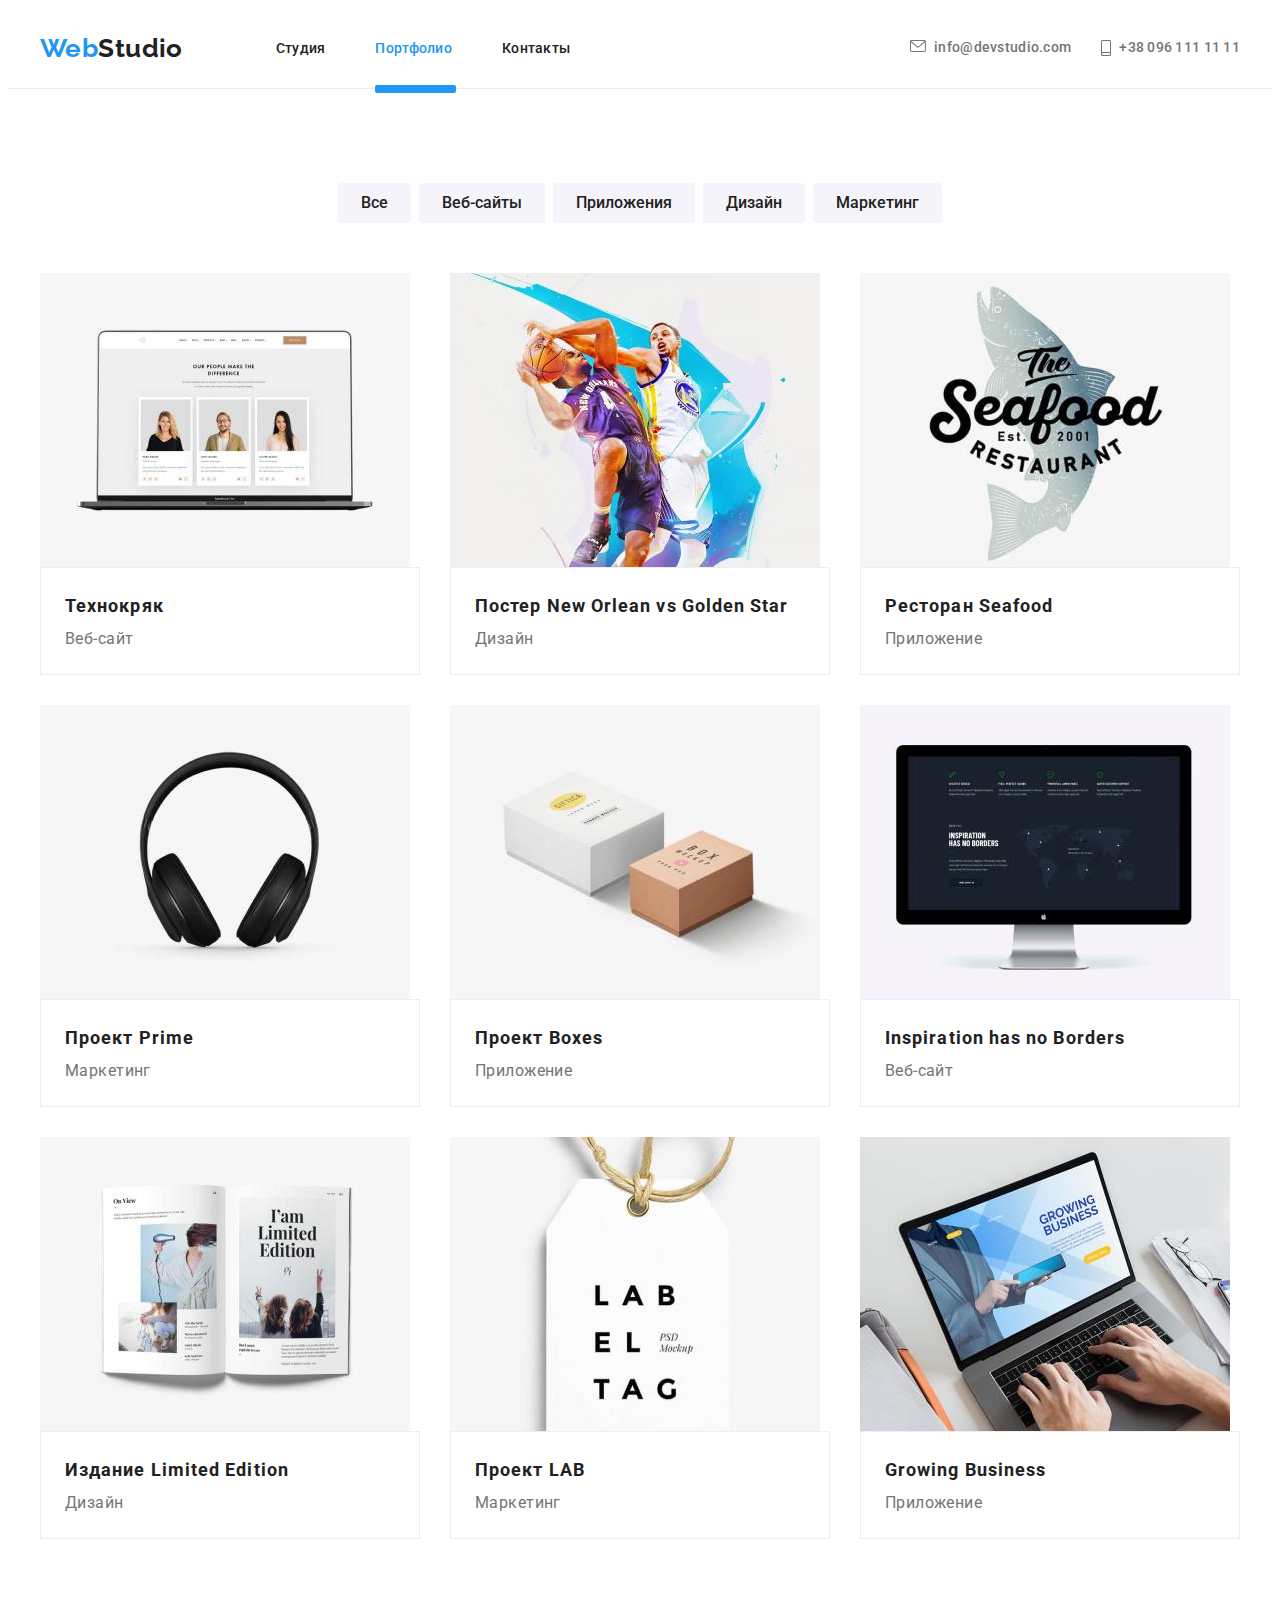
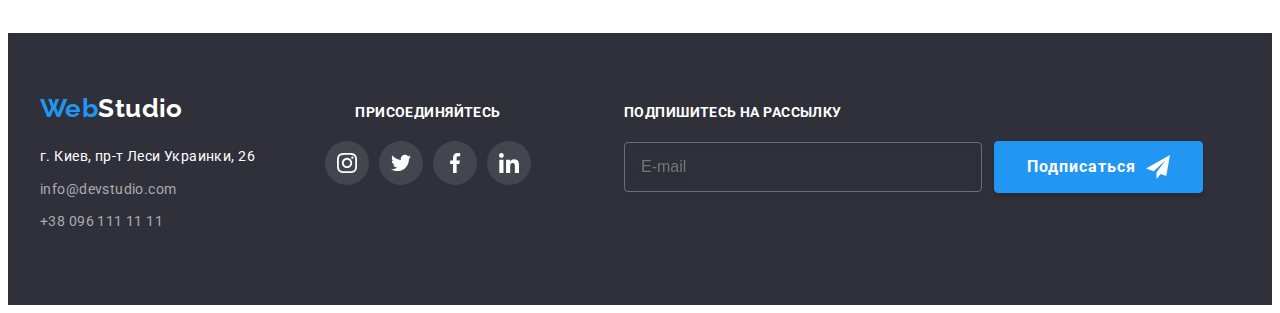
==== commit 799c66c4: "version 1.3" ====
--- a/portfolio.html
+++ b/portfolio.html
@@ -19,7 +19,6 @@
       referrerpolicy="no-referrer"
     />
     <link rel="stylesheet" href="./css/main.min.css" />
-    <link rel="stylesheet" href="./css/styles.css" />
   </head>
 
   <!-- HEADER -->
--- a/css/main.min.css
+++ b/css/main.min.css
@@ -1,2 +1,2 @@
-:root{--bg-btn: #f5f4fa;--bg-dark: #2f303a;--accent-text-color: #2196f3;--header-text-color: #212121;--main-text-color: #757575;--lite-text-one: #ffffff;--lite-text-second: rgba(255, 255, 255, 0.6);--background-overlay: rgba(0, 0, 0, 0.2);--border-color: #eeeeee;--border-color-header: #ececec;--social-and-client: #afb1b8;--main-font-family: 'Roboto', sans-serif;--logo-font-family: 'Raleway', sans-serif}.visually-hidden{position:absolute;width:1px;height:1px;margin:-1px;padding:0;overflow:hidden;border:0;clip:rect(0 0 0 0)}.container{padding-left:15px;padding-right:15px;margin-left:auto;margin-right:auto}@media screen and (min-width: 480px){.container{width:480px}}@media screen and (min-width: 768px){.container{width:768px}}@media screen and (min-width: 1200px){.container{width:1200px}}body{font-family:'Roboto', sans-serif;color:var(--header-text-color);letter-spacing:0.03em;font-size:14px;background-color:var(--lite-text-one)}.list{list-style:none}.link{text-decoration:none}h1,h2,h3,h4,p{margin-top:0px;margin-bottom:0px}ul{margin-top:0px;margin-bottom:0px;padding-left:0px}img{display:block;max-width:100%;height:auto}.section{padding-top:60px;padding-bottom:60px}@media screen and (min-width: 1200px){.section{padding-top:94px;padding-bottom:94px}}.logo{font-family:var(--logo-font-family);font-style:normal;font-weight:700;font-size:26px;line-height:1.19;color:var(--header-text-color)}.logo__color{color:var(--accent-text-color)}.is-hidden{opacity:0;visibility:hidden;pointer-events:none}.overlay{position:fixed;top:0;left:0;width:100%;height:100%;background-color:var(--background-overlay);transition:opacity 500ms cubic-bezier(0.4, 0, 0.2, 1);z-index:1}.modal{position:absolute;top:50%;left:50%;transform:translate(-50%, -50%);width:450px;height:609px;background-color:var(--lite-text-one);box-shadow:0px 1px 3px rgba(0,0,0,0.12),0px 1px 1px rgba(0,0,0,0.14),0px 2px 1px rgba(0,0,0,0.2);border-radius:4px}@media screen and (min-width: 1200px){.modal{width:528px;height:581px}}.modal__close-icon{display:block;position:absolute;top:8px;right:8px;width:30px;height:30px}.modal__close-icon:hover,.modal__close-icon:focus{fill:var(--accent-text-color)}.modal-form{padding:40px;display:flex;flex-direction:column;align-items:flex-start}.modal-form__title{font-weight:700;font-size:20px;line-height:1.15;margin-bottom:12px;text-align:center}.modal-form__lable{display:block;text-align:start;width:100%;font-size:12px;line-height:1.17;letter-spacing:0.01em;margin-bottom:10px;color:var(--main-text-color)}.modal-form__input{width:100%;height:40px;margin-top:4px;padding-left:42px;border:1px solid rgba(33,33,33,0.2);box-sizing:border-box;border-radius:4px;outline:none}.modal-form__input:hover,.modal-form__input:focus{border:1px solid var(--accent-text-color)}.modal-form__message-lable{margin-bottom:20px}.modal-form__message{width:100%;height:120px;resize:none;padding:12px 16px}.modal-form__chekbox-area{margin-left:0px;display:flex;align-items:center;font-size:12px;line-height:1.17;color:var(--main-text-color);margin-bottom:30px}@media screen and (min-width: 1200px){.modal-form__chekbox-area{font-size:14px;line-height:1.71;margin-left:12px}}.modal-form__chekbox-link{color:var(--accent-text-color)}.modal-form__area{position:relative}.modal-form__icon{width:18px;height:18px;position:absolute;top:50%;left:12px;transform:translateY(-50%)}.modal-form__input:hover+.modal-form__icon,.modal-form__input:focus+.modal-form__icon{fill:var(--accent-text-color)}.modal-form__chek{display:inline-block;margin-right:7px;width:16px;height:15px;background-image:url(../images/svg/chek-square.svg)}.modal-form__chekbox:checked ~ .modal-form__chek{display:inline-block;background-image:url(../images/svg/check.svg)}.social{display:flex;width:206px;height:44px;margin:0 auto;justify-content:space-between;align-items:center}.social__icon{width:20px;height:20px}.social__link{display:flex;justify-content:center;align-items:center;border-radius:50%;width:44px;height:44px;fill:var(--social-and-client);transition:fill 250ms cubic-bezier(0.4, 0, 0.2, 1),background-color 250ms cubic-bezier(0.4, 0, 0.2, 1)}.social__link:hover,.social__link:focus{fill:var(--lite-text-one);background-color:var(--accent-text-color)}.hero__title{font-weight:900;font-size:26px;line-height:1.62;letter-spacing:0.06em;text-transform:uppercase;color:var(--lite-text-one);margin-bottom:30px}@media screen and (min-width: 1200px){.hero__title{font-size:44px;line-height:1.36}}.sections-title{font-weight:700;font-size:28px;line-height:1.18;text-align:center;margin-bottom:30px}@media screen and (min-width: 1200px){.sections-title{font-size:36px;line-height:1.17;margin-bottom:50px}}.main-nav{display:flex;align-items:center}.header-list__link,.contact-mail,.contact-phone{font-weight:500;line-height:1.14;letter-spacing:0.02em;color:var(--header-text-color);transition:color 250ms cubic-bezier(0.4, 0, 0.2, 1)}.contact-mail,.contact-phone{color:var(--main-text-color)}.header-list__link:hover,.header-list__link:focus,.contact-mail:hover,.contact-mail:focus,.contact-phone:hover,.contact-phone:focus{color:var(--accent-text-color)}.header-list{display:none}.header-contact{display:none}.header__container{display:flex;justify-content:space-between;align-items:center;position:relative;z-index:1}.header__burger-btn{padding:0;border:0;line-height:0;background-color:transparent;margin-top:10px;margin-bottom:10px}.header__burger-btn:hover{fill:var(--accent-text-color)}@media screen and (min-width: 768px){.header-contact{display:block}.header__burger-btn{display:none}.header-list{display:flex;margin-left:88px}.header{border-bottom:1px solid var(--border-color-header);height:80px;display:flex}.header-list__item{position:relative}.header-list__item:not(:last-child){margin-right:50px}.contact-mail{margin-left:auto;display:flex;align-items:baseline;margin-bottom:10px}.contact-mail__icon{width:16px;height:12px;fill:currentColor;margin-right:8px}.contact-phone{display:flex;align-items:center}.contact-phone__icon{width:10px;height:16px;fill:currentColor;margin-right:8px}.current{color:var(--accent-text-color)}.current::after{content:'';position:absolute;display:block;border:2px solid var(--accent-text-color);background-color:var(--accent-text-color);border-radius:2px;width:100%;height:4px;margin-top:28px}}@media screen and (min-width: 1200px){.header-contact{display:flex;align-items:center}.contact-mail{margin-bottom:0px;margin-right:30px}.header-list{margin-left:93px}}.mobile-menu{position:fixed;top:0;left:0;width:100%;height:100vh;z-index:10;background-color:var(--lite-text-one)}.mobile-menu__container{display:flex;flex-wrap:wrap;position:relative;padding:48px 15px;margin-left:auto;margin-right:auto}@media screen and (min-width: 480px){.mobile-menu__container{width:480px}}.mobile-menu__btn{position:absolute;top:10px;right:15px;padding:0;border:0;line-height:0;background-color:transparent}.mobile-menu__btn:hover{fill:var(--accent-text-color)}.mobile-menu__nav-list{margin-left:15px;margin-bottom:306px}.mobile-menu__link{font-weight:500;font-size:40px;line-height:1.18;letter-spacing:0.02em;color:var(--header-text-color)}.mobile-menu__link:hover{border:1px solid #000000;text-shadow:0px 4px 4px rgba(0,0,0,0.25)}.mobile-menu__nav-item:not(:last-child){margin-bottom:32px}.mobile-menu-phone{font-weight:500;font-size:34px;line-height:1.18;letter-spacing:0.02em;color:var(--accent-text-color);margin-bottom:32px;margin-left:15px}.mobile-menu-mail{font-weight:500;font-size:24px;line-height:1.17;letter-spacing:0.02em;color:var(--main-text-color);margin-bottom:64px;margin-left:15px}.mobile-social{display:flex;margin-left:15px}.mobile-social__item{font-size:18px;line-height:1.22px;font-weight:500;letter-spacing:0.02em}.mobile-social__item:not(:last-child):after{content:"";width:0px;height:22px;margin:0 10px;border:1px solid rgba(33,33,33,0.2)}.mobile-social__link{color:var(--accent-text-color)}.mobile-menu__link-current{color:var(--accent-text-color)}.hero{background-color:var(--bg-dark);text-align:center}.hero__container{max-width:768px;height:auto;margin:0 auto;background-image:linear-gradient(rgba(47,48,58,0.4), rgba(47,48,58,0.4)),url("/images/bg/header-img-mobile.jpg");background-size:cover;padding-top:118px;padding-bottom:118px}@media (min-device-pixel-ratio: 2), (min-resolution: 192dpi), (min-resolution: 2dppx){.hero__container{background-image:linear-gradient(rgba(47,48,58,0.4), rgba(47,48,58,0.4)),url("/images/bg/header-img-mobile@2x.jpg")}}@media screen and (min-width: 768px){.hero__container{max-width:1200px;background-image:linear-gradient(rgba(47,48,58,0.4), rgba(47,48,58,0.4)),url("/images/bg/header-img-tablet.jpg")}}@media screen and (min-width: 768px) and (min-device-pixel-ratio: 2), screen and (min-width: 768px) and (min-resolution: 192dpi), screen and (min-width: 768px) and (min-resolution: 2dppx){.hero__container{background-image:linear-gradient(rgba(47,48,58,0.4), rgba(47,48,58,0.4)),url("/images/bg/header-img-tablet@2x.jpg")}}@media screen and (min-width: 1200px){.hero__container{max-width:1600px;padding-top:200px;padding-bottom:200px;background-image:linear-gradient(rgba(47,48,58,0.4), rgba(47,48,58,0.4)),url("/images/bg/header-img-desktop.jpg")}}@media screen and (min-width: 1200px) and (min-device-pixel-ratio: 2), screen and (min-width: 1200px) and (min-resolution: 192dpi), screen and (min-width: 1200px) and (min-resolution: 2dppx){.hero__container{background-image:linear-gradient(rgba(47,48,58,0.4), rgba(47,48,58,0.4)),url("/images/bg/header-img-desktop@2x.jpg")}}.modal-btn{box-sizing:border-box;min-width:200px;min-height:50px;font-family:inherit;font-weight:700;font-size:16px;line-height:1.87;letter-spacing:0.06em;color:var(--lite-text-one);background-color:var(--accent-text-color);cursor:pointer;margin-left:auto;margin-right:auto;padding:10px 32px;border:1px solid var(--accent-text-color);box-shadow:0px 4px 4px rgba(0,0,0,0.15);border-radius:4px;transition:transform 500ms cubic-bezier(0.4, 0, 0.2, 1)}.modal-btn:hover,.modal-btn:focus{transform:scale(1.05)}.features__item{flex-basis:100%}.features__item:not(:last-child){margin-bottom:30px}@media screen and (min-width: 768px){.features__item:not(:last-child){margin-bottom:15px}}@media screen and (min-width: 768px){.features{display:flex;flex-wrap:wrap;margin:-15px}.features__item.features__item_position{flex-basis:calc((100% - 60px) / 2);margin:15px}}@media screen and (min-width: 1200px){.features__item.features__item_position{flex-basis:calc((100% - 120px) / 4)}}.features__icon-container{width:100%;height:120px;margin-bottom:30px;display:flex;justify-content:center;align-items:center;background-color:var(--bg-btn);border-radius:4px}.features__icon{max-width:70px;height:70px}.features__title{text-align:center;font-weight:700;font-size:14px;line-height:1.14;text-transform:uppercase;margin-bottom:10px}@media screen and (min-width: 768px){.features__title{text-align:start}}.features__text{font-weight:400;line-height:1.71;color:var(--main-text-color)}.preview-section{display:none}@media screen and (min-width: 1200px){.preview-section{display:flex}}.preview-list{display:flex}.preview-card{position:relative;display:flex}.preview-card:not(:last-child){margin-right:30px}.preview-card__description{position:absolute;display:flex;text-transform:uppercase;background:rgba(47,48,58,0.8);color:var(--lite-text-one);font-weight:700;line-height:1.14px;letter-spacing:0.03em;align-items:center;justify-content:center;width:100%;height:70px;bottom:0px}.team-section{background-color:var(--bg-btn)}.team-list{display:flex;flex-wrap:wrap;margin:-15px}.team{box-shadow:0px 2px 1px rgba(0,0,0,0.2),0px 1px 1px rgba(0,0,0,0.14),0px 1px 3px rgba(0,0,0,0.12);border-radius:4px;width:100%;margin:15px}@media screen and (min-width: 768px){.team{width:calc((100% - 60px) / 2)}}@media screen and (min-width: 1200px){.team{width:calc((100% - 120px) / 4)}}.team__description{background-color:var(--lite-text-one);padding-top:30px;padding-bottom:30px;border-bottom-left-radius:1px solid transparent;border-bottom-right-radius:1px solid transparent;border-radius:4px}.team__unit{font-weight:500;font-size:16px;line-height:1.19;text-align:center;margin-bottom:10px}.team__position{font-weight:400;font-size:16px;line-height:1.19;text-align:center;color:var(--main-text-color);margin-bottom:16px}.client{width:calc((100% - 60px) / 2);margin:15px}@media screen and (min-width: 768px){.client{width:calc((100% - 90px) / 3)}}@media screen and (min-width: 1200px){.client{width:calc((100% - 180px) / 6)}}.client-list{display:flex;flex-wrap:wrap;margin:-15px}.client__link{display:flex;justify-content:center;align-items:center;width:100%;height:92px;border:1px solid var(--social-and-client);border-radius:4px;fill:var(--social-and-client);transition:fill 250ms cubic-bezier(0.4, 0, 0.2, 1),border-color 250ms cubic-bezier(0.4, 0, 0.2, 1)}.client__link:hover,.client__link:focus{fill:var(--accent-text-color);border-color:var(--accent-text-color)}.client__item{width:106px;height:60px}.footer{background-color:var(--bg-dark);color:var(--lite-text-one);font-weight:400;line-height:1.71;padding-top:60px;padding-bottom:60px}.address{font-style:normal;margin-bottom:8px;margin-top:20px}@media screen and (min-width: 1200px){.address{margin-bottom:9px}}.footer_logo{color:var(--lite-text-one)}.footer-list__contact{color:var(--lite-text-second)}.footer-list__contact:hover,.footer-list__contact:focus{color:var(--accent-text-color)}.footer-contacts{text-align:center;margin-bottom:60px}@media screen and (min-width: 768px){.footer-contacts{margin-left:76px}}@media screen and (min-width: 1200px){.footer-contacts{margin-bottom:0px;margin-left:0px;flex-shrink:0;text-align:start}}.footer__container{display:flex;flex-direction:column;align-items:center}@media screen and (min-width: 768px){.footer__container{flex-direction:row;flex-wrap:wrap;align-items:baseline}}@media screen and (min-width: 1200px){.footer__container{flex-wrap:nowrap}}.footer-list .list:not(:last-child){margin-bottom:8px}@media screen and (min-width: 1200px){.footer-list .list:not(:last-child){margin-bottom:9px}}.footer-social{display:flex;flex-direction:column;align-items:center;margin-bottom:60px}@media screen and (min-width: 768px){.footer-social{margin-right:89px;margin-left:auto}}@media screen and (min-width: 1200px){.footer-social{margin-right:93px;margin-left:70px}}.footer-social__title{font-size:14px;font-weight:700;line-height:1.14;text-transform:uppercase;margin-bottom:20px}.social__link_footer{fill:var(--lite-text-one);background-color:rgba(255,255,255,0.1);transition:background-color 250ms cubic-bezier(0.4, 0, 0.2, 1)}.footer-form{width:100%}.footer-form__title{display:block;text-align:center;margin-bottom:20px;font-weight:700;font-size:14px;line-height:1.14;text-transform:uppercase;color:var(--lite-text-one)}@media screen and (min-width: 1200px){.footer-form__title{text-align:start}}.footer-form__input-btn{display:flex;flex-direction:column;align-items:center}@media screen and (min-width: 1200px){.footer-form__input-btn{flex-direction:row;align-items:center}}.footer-form__input{font-size:16px;line-height:1.25;color:rgba(255,255,255,0.6);padding-left:16px;width:100%;height:50px;background-color:transparent;border:1px solid rgba(255,255,255,0.3);box-sizing:border-box;filter:drop-shadow(0px 4px 4px rgba(0,0,0,0.15));border-radius:4px;outline:none;margin-bottom:20px}@media screen and (min-width: 768px){.footer-form__input{width:450px}}@media screen and (min-width: 1200px){.footer-form__input{margin-bottom:0px;width:358px}}.footer-form__input:hover,.footer-form__input:focus{border:1px solid var(--accent-text-color)}.footer-form__btn{margin-left:12px}.footer-btn{display:flex;align-items:center;box-sizing:border-box;min-width:200px;min-height:50px;font-family:inherit;font-weight:700;font-size:16px;line-height:1.88;letter-spacing:0.06em;color:var(--lite-text-one);background-color:var(--accent-text-color);cursor:pointer;padding:10px 32px;border:1px solid var(--accent-text-color);box-shadow:0px 4px 4px rgba(0,0,0,0.15);border-radius:4px;transition:transform 500ms cubic-bezier(0.4, 0, 0.2, 1)}.footer-btn:hover,.footer-btn:focus{transform:scale(1.05)}.footer-btn__icon-send{width:24px;height:24px;margin-left:10px}.btn-select{font-family:inherit;font-weight:500;font-size:16px;line-height:1.62;text-align:center;color:var(--header-text-color);background-color:var(--bg-btn);cursor:pointer;border:1px solid transparent;border-radius:4px;padding:6px 22px;transition-property:background-color;transition-duration:250ms;transition-timing-function:cubic-bezier(0.4, 0, 0.2, 1)}.btn-select:hover,.btn-select:focus{color:var(--lite-text-one);background-color:var(--accent-text-color);box-shadow:0px 3px 1px rgba(0,0,0,0.1),0px 1px 2px rgba(0,0,0,0.08),0px 2px 2px rgba(0,0,0,0.12)}.btn-select-list{display:flex;flex-wrap:wrap;justify-content:flex-start;margin:-8px -4px}@media screen and (min-width: 768px){.btn-select-list{margin:0 -4px;justify-content:center}}.container__btn-select{margin-bottom:40px}@media screen and (min-width: 768px){.container__btn-select{margin-bottom:30px}}@media screen and (min-width: 1200px){.container__btn-select{margin-bottom:50px}}.btn-select-list__item{margin:8px 4px}@media screen and (min-width: 768px){.btn-select-list__item{margin:0 4px}}.examples-list{display:flex;position:relative;flex-wrap:wrap;margin:-15px}.examples-card{flex-basis:100%;margin:15px}@media screen and (min-width: 768px){.examples-card{flex-basis:calc((100% - 60px) / 2);margin:15px}}@media screen and (min-width: 1200px){.examples-card{flex-basis:calc((100% - 90px) / 3);margin:15px}}.examples-card__title{font-weight:700;font-size:18px;line-height:2;letter-spacing:0.06em}.examples-card__subtitle{font-weight:400;font-size:16px;line-height:1.87;color:var(--main-text-color)}.examples-card__link{display:block;color:var(--header-text-color)}.examples-card__link:hover,.examples-card__link:focus{box-shadow:0px 1px 1px rgba(0,0,0,0.12),0px 4px 4px rgba(0,0,0,0.06),1px 4px 6px rgba(0,0,0,0.16)}.examples-card__description{padding-top:20px;padding-bottom:20px;padding-left:24px;padding-right:24px;border:1px solid var(--border-color)}.backdrop{position:relative;overflow:hidden}.backdrop__text{position:absolute;top:0;display:flex;justify-content:center;align-items:center;padding:0 24px;width:100%;height:100%;background-color:rgba(33,150,243,0.9);color:var(--lite-text-one);font-size:18px;line-height:1.56em;transform:translateY(100%);transition:transform 250ms cubic-bezier(0.4, 0, 0.2, 1)}.examples-card__link:hover .backdrop__text,.examples-card__link:focus .backdrop__text{transform:translateY(0)}
+:root{--bg-btn: #f5f4fa;--bg-dark: #2f303a;--accent-text-color: #2196f3;--header-text-color: #212121;--main-text-color: #757575;--lite-text-one: #ffffff;--lite-text-second: rgba(255, 255, 255, 0.6);--background-overlay: rgba(0, 0, 0, 0.2);--border-color: #eeeeee;--border-color-header: #ececec;--social-and-client: #afb1b8;--main-font-family: 'Roboto', sans-serif;--logo-font-family: 'Raleway', sans-serif}.visually-hidden{position:absolute;width:1px;height:1px;margin:-1px;padding:0;overflow:hidden;border:0;clip:rect(0 0 0 0)}.container{padding-left:15px;padding-right:15px;margin-left:auto;margin-right:auto}@media screen and (min-width: 480px){.container{width:480px}}@media screen and (min-width: 768px){.container{width:768px}}@media screen and (min-width: 1200px){.container{width:1200px}}body{font-family:'Roboto', sans-serif;color:var(--header-text-color);letter-spacing:0.03em;font-size:14px;background-color:var(--lite-text-one)}.list{list-style:none}.link{text-decoration:none}h1,h2,h3,h4,p{margin-top:0px;margin-bottom:0px}ul{margin-top:0px;margin-bottom:0px;padding-left:0px}img{display:block;max-width:100%;height:auto}.section{padding-top:60px;padding-bottom:60px}@media screen and (min-width: 1200px){.section{padding-top:94px;padding-bottom:94px}}.logo{font-family:var(--logo-font-family);font-style:normal;font-weight:700;font-size:26px;line-height:1.19;color:var(--header-text-color)}.logo__color{color:var(--accent-text-color)}.is-hidden{opacity:0;visibility:hidden;pointer-events:none}.overlay{position:fixed;top:0;left:0;width:100vw;padding:0 15px;height:100%;background-color:var(--background-overlay);transition:opacity 500ms cubic-bezier(0.4, 0, 0.2, 1);z-index:1}.modal{position:absolute;top:50%;left:50%;transform:translate(-50%, -50%);width:450px;height:609px;background-color:var(--lite-text-one);box-shadow:0px 1px 3px rgba(0,0,0,0.12),0px 1px 1px rgba(0,0,0,0.14),0px 2px 1px rgba(0,0,0,0.2);border-radius:4px;transform:translate()}@media screen and (max-width: 480px){.modal{width:calc(100% - 60px);min-width:290px;overflow:auto}}@media screen and (max-width: 380px){.modal{width:100%;min-width:320px}}@media screen and (min-width: 1200px){.modal{width:528px;height:581px}}.modal__close-icon{display:block;position:absolute;top:8px;right:8px;width:30px;height:30px}.modal__close-icon:hover,.modal__close-icon:focus{fill:var(--accent-text-color)}.modal-form{padding:40px;display:flex;flex-direction:column;align-items:flex-start}.modal-form__title{font-weight:700;font-size:20px;line-height:1.15;margin-bottom:12px;text-align:center}.modal-form__lable{display:block;text-align:start;width:100%;font-size:12px;line-height:1.17;letter-spacing:0.01em;margin-bottom:10px;color:var(--main-text-color)}.modal-form__input{width:100%;height:40px;margin-top:4px;padding-left:42px;border:1px solid rgba(33,33,33,0.2);box-sizing:border-box;border-radius:4px;outline:none}.modal-form__input:hover,.modal-form__input:focus{border:1px solid var(--accent-text-color)}.modal-form__message-lable{margin-bottom:20px}.modal-form__message{width:100%;height:120px;resize:none;padding:12px 16px}.modal-form__chekbox-area{margin-left:0px;display:flex;align-items:center;font-size:12px;line-height:1.17;color:var(--main-text-color);margin-bottom:30px}@media screen and (min-width: 1200px){.modal-form__chekbox-area{font-size:14px;line-height:1.71;margin-left:12px}}.modal-form__chekbox-link{color:var(--accent-text-color)}.modal-form__area{position:relative}.modal-form__icon{width:18px;height:18px;position:absolute;top:50%;left:12px;transform:translateY(-50%)}.modal-form__input:hover+.modal-form__icon,.modal-form__input:focus+.modal-form__icon{fill:var(--accent-text-color)}.modal-form__chek{display:inline-block;margin-right:7px;width:16px;height:15px;background-image:url(../images/svg/chek-square.svg)}.modal-form__chekbox:checked ~ .modal-form__chek{display:inline-block;background-image:url(../images/svg/check.svg)}.social{display:flex;width:206px;height:44px;margin:0 auto;justify-content:space-between;align-items:center}.social__icon{width:20px;height:20px}.social__link{display:flex;justify-content:center;align-items:center;border-radius:50%;width:44px;height:44px;fill:var(--social-and-client);transition:fill 250ms cubic-bezier(0.4, 0, 0.2, 1),background-color 250ms cubic-bezier(0.4, 0, 0.2, 1)}.social__link:hover,.social__link:focus{fill:var(--lite-text-one);background-color:var(--accent-text-color)}.hero__title{font-weight:900;font-size:26px;line-height:1.62;letter-spacing:0.06em;text-transform:uppercase;color:var(--lite-text-one);margin-bottom:30px}@media screen and (min-width: 1200px){.hero__title{font-size:44px;line-height:1.36}}.sections-title{font-weight:700;font-size:28px;line-height:1.18;text-align:center;margin-bottom:30px}@media screen and (min-width: 1200px){.sections-title{font-size:36px;line-height:1.17;margin-bottom:50px}}.main-nav{display:flex;align-items:center}.header-list__link,.contact-mail,.contact-phone{font-weight:500;line-height:1.14;letter-spacing:0.02em;color:var(--header-text-color);transition:color 250ms cubic-bezier(0.4, 0, 0.2, 1)}.contact-mail,.contact-phone{color:var(--main-text-color)}.header-list__link:hover,.header-list__link:focus,.contact-mail:hover,.contact-mail:focus,.contact-phone:hover,.contact-phone:focus{color:var(--accent-text-color)}.header-list{display:none}.header-contact{display:none}.header__container{display:flex;justify-content:space-between;align-items:center;position:relative;z-index:1}.header__burger-btn{padding:0;border:0;line-height:0;background-color:transparent;margin-top:10px;margin-bottom:10px}.header__burger-btn:hover{fill:var(--accent-text-color)}@media screen and (min-width: 768px){.header-contact{display:block}.header__burger-btn{display:none}.header-list{display:flex;margin-left:88px}.header{border-bottom:1px solid var(--border-color-header);height:80px;display:flex}.header-list__item{position:relative}.header-list__item:not(:last-child){margin-right:50px}.contact-mail{margin-left:auto;display:flex;align-items:baseline;margin-bottom:10px}.contact-mail__icon{width:16px;height:12px;fill:currentColor;margin-right:8px}.contact-phone{display:flex;align-items:center}.contact-phone__icon{width:10px;height:16px;fill:currentColor;margin-right:8px}.current{color:var(--accent-text-color)}.current::after{content:'';position:absolute;display:block;border:2px solid var(--accent-text-color);background-color:var(--accent-text-color);border-radius:2px;width:100%;height:4px;margin-top:29px}}@media screen and (min-width: 1200px){.header-contact{display:flex;align-items:center}.contact-mail{margin-bottom:0px;margin-right:30px}.header-list{margin-left:93px}}.mobile-menu{position:fixed;top:0;left:0;width:100%;height:100vh;z-index:10;background-color:var(--lite-text-one);transition:opacity 250ms cubic-bezier(0.4, 0, 0.2, 1)}@media screen and (max-width: 319px){.mobile-menu{min-width:320px;overflow:auto}}.mobile-menu__container{display:flex;flex-wrap:wrap;position:relative;padding:48px 15px;margin-left:auto;margin-right:auto}@media screen and (min-width: 480px){.mobile-menu__container{width:480px}}.mobile-menu__btn{position:absolute;top:10px;right:15px;padding:0;border:0;line-height:0;background-color:transparent}.mobile-menu__btn:hover{fill:var(--accent-text-color)}.mobile-menu__nav-list{margin-left:15px;margin-bottom:306px}.mobile-menu__link{font-weight:500;font-size:40px;line-height:1.18;letter-spacing:0.02em;color:var(--header-text-color)}.mobile-menu__link:hover{border:1px solid #000000;text-shadow:0px 4px 4px rgba(0,0,0,0.25)}.mobile-menu__nav-item:not(:last-child){margin-bottom:32px}.mobile-menu-phone{font-weight:500;font-size:34px;line-height:1.18;letter-spacing:0.02em;color:var(--accent-text-color);margin-bottom:32px;margin-left:15px}.mobile-menu-mail{font-weight:500;font-size:24px;line-height:1.17;letter-spacing:0.02em;color:var(--main-text-color);margin-bottom:64px;margin-left:15px}.mobile-social{display:flex;margin-left:15px}.mobile-social__item{font-size:18px;line-height:1.22px;font-weight:500;letter-spacing:0.02em}.mobile-social__item:not(:last-child):after{content:"";width:0px;height:22px;margin:0 10px;border:1px solid rgba(33,33,33,0.2)}.mobile-social__link{color:var(--accent-text-color)}.mobile-menu__link-current{color:var(--accent-text-color)}.hero{background-color:var(--bg-dark);text-align:center}.hero__container{max-width:768px;height:auto;margin:0 auto;background-image:linear-gradient(rgba(47,48,58,0.4), rgba(47,48,58,0.4)),url("../images/bg/header-img-mobile.jpg");background-size:cover;padding-top:118px;padding-bottom:118px}@media (min-device-pixel-ratio: 2), (min-resolution: 192dpi), (min-resolution: 2dppx){.hero__container{background-image:linear-gradient(rgba(47,48,58,0.4), rgba(47,48,58,0.4)),url("../images/bg/header-img-mobile@2x.jpg")}}@media screen and (min-width: 768px){.hero__container{max-width:1200px;background-image:linear-gradient(rgba(47,48,58,0.4), rgba(47,48,58,0.4)),url("../images/bg/header-img-tablet.jpg")}}@media screen and (min-width: 768px) and (min-device-pixel-ratio: 2), screen and (min-width: 768px) and (min-resolution: 192dpi), screen and (min-width: 768px) and (min-resolution: 2dppx){.hero__container{background-image:linear-gradient(rgba(47,48,58,0.4), rgba(47,48,58,0.4)),url("../images/bg/header-img-tablet@2x.jpg")}}@media screen and (min-width: 1200px){.hero__container{max-width:1600px;padding-top:200px;padding-bottom:200px;background-image:linear-gradient(rgba(47,48,58,0.4), rgba(47,48,58,0.4)),url("../images/bg/header-img-desktop.jpg")}}@media screen and (min-width: 1200px) and (min-device-pixel-ratio: 2), screen and (min-width: 1200px) and (min-resolution: 192dpi), screen and (min-width: 1200px) and (min-resolution: 2dppx){.hero__container{background-image:linear-gradient(rgba(47,48,58,0.4), rgba(47,48,58,0.4)),url("../images/bg/header-img-desktop@2x.jpg")}}.modal-btn{box-sizing:border-box;min-width:200px;min-height:50px;font-family:inherit;font-weight:700;font-size:16px;line-height:1.87;letter-spacing:0.06em;color:var(--lite-text-one);background-color:var(--accent-text-color);cursor:pointer;margin-left:auto;margin-right:auto;padding:10px 32px;border:1px solid var(--accent-text-color);box-shadow:0px 4px 4px rgba(0,0,0,0.15);border-radius:4px;transition:transform 500ms cubic-bezier(0.4, 0, 0.2, 1)}.modal-btn:hover,.modal-btn:focus{transform:scale(1.05)}.features__item{flex-basis:100%}.features__item:not(:last-child){margin-bottom:30px}@media screen and (min-width: 768px){.features__item:not(:last-child){margin-bottom:15px}}@media screen and (min-width: 768px){.features{display:flex;flex-wrap:wrap;margin:-15px}.features__item.features__item_position{flex-basis:calc((100% - 60px) / 2);margin:15px}}@media screen and (min-width: 1200px){.features__item.features__item_position{flex-basis:calc((100% - 120px) / 4)}}.features__icon-container{width:100%;height:120px;margin-bottom:30px;display:flex;justify-content:center;align-items:center;background-color:var(--bg-btn);border-radius:4px}.features__icon{max-width:70px;height:70px}.features__title{text-align:center;font-weight:700;font-size:14px;line-height:1.14;text-transform:uppercase;margin-bottom:10px}@media screen and (min-width: 768px){.features__title{text-align:start}}.features__text{font-weight:400;line-height:1.71;color:var(--main-text-color)}.preview-section{display:none}@media screen and (min-width: 1200px){.preview-section{display:flex}}.preview-list{display:flex}.preview-card{position:relative;display:flex}.preview-card:not(:last-child){margin-right:30px}.preview-card__description{position:absolute;display:flex;text-transform:uppercase;background:rgba(47,48,58,0.8);color:var(--lite-text-one);font-weight:700;line-height:1.14px;letter-spacing:0.03em;align-items:center;justify-content:center;width:100%;height:70px;bottom:0px}.team-section{background-color:var(--bg-btn)}.team-list{display:flex;flex-wrap:wrap;margin:-15px}.team{box-shadow:0px 2px 1px rgba(0,0,0,0.2),0px 1px 1px rgba(0,0,0,0.14),0px 1px 3px rgba(0,0,0,0.12);border-radius:4px;width:100%;margin:15px}@media screen and (min-width: 768px){.team{width:calc((100% - 60px) / 2)}}@media screen and (min-width: 1200px){.team{width:calc((100% - 120px) / 4)}}.team__description{background-color:var(--lite-text-one);padding-top:30px;padding-bottom:30px;border-bottom-left-radius:1px solid transparent;border-bottom-right-radius:1px solid transparent;border-radius:4px}.team__unit{font-weight:500;font-size:16px;line-height:1.19;text-align:center;margin-bottom:10px}.team__position{font-weight:400;font-size:16px;line-height:1.19;text-align:center;color:var(--main-text-color);margin-bottom:16px}.client{width:calc((100% - 60px) / 2);margin:15px}@media screen and (min-width: 768px){.client{width:calc((100% - 90px) / 3)}}@media screen and (min-width: 1200px){.client{width:calc((100% - 180px) / 6)}}.client-list{display:flex;flex-wrap:wrap;margin:-15px}.client__link{display:flex;justify-content:center;align-items:center;width:100%;height:92px;border:1px solid var(--social-and-client);border-radius:4px;fill:var(--social-and-client);transition:fill 250ms cubic-bezier(0.4, 0, 0.2, 1),border-color 250ms cubic-bezier(0.4, 0, 0.2, 1)}.client__link:hover,.client__link:focus{fill:var(--accent-text-color);border-color:var(--accent-text-color)}.client__item{width:106px;height:60px}.footer{background-color:var(--bg-dark);color:var(--lite-text-one);font-weight:400;line-height:1.71;padding-top:60px;padding-bottom:60px}.address{font-style:normal;margin-bottom:8px;margin-top:20px}@media screen and (min-width: 1200px){.address{margin-bottom:9px}}.footer_logo{color:var(--lite-text-one)}.footer-list__contact{color:var(--lite-text-second)}.footer-list__contact:hover,.footer-list__contact:focus{color:var(--accent-text-color)}.footer-contacts{text-align:center;margin-bottom:60px}@media screen and (min-width: 768px){.footer-contacts{margin-left:76px}}@media screen and (min-width: 1200px){.footer-contacts{margin-bottom:0px;margin-left:0px;flex-shrink:0;text-align:start}}.footer__container{display:flex;flex-direction:column;align-items:center}@media screen and (min-width: 768px){.footer__container{flex-direction:row;flex-wrap:wrap;align-items:baseline}}@media screen and (min-width: 1200px){.footer__container{flex-wrap:nowrap}}.footer-list .list:not(:last-child){margin-bottom:8px}@media screen and (min-width: 1200px){.footer-list .list:not(:last-child){margin-bottom:9px}}.footer-social{display:flex;flex-direction:column;align-items:center;margin-bottom:60px}@media screen and (min-width: 768px){.footer-social{margin-right:89px;margin-left:auto}}@media screen and (min-width: 1200px){.footer-social{margin-right:93px;margin-left:70px}}.footer-social__title{font-size:14px;font-weight:700;line-height:1.14;text-transform:uppercase;margin-bottom:20px}.social__link_footer{fill:var(--lite-text-one);background-color:rgba(255,255,255,0.1);transition:background-color 250ms cubic-bezier(0.4, 0, 0.2, 1)}.footer-form{width:100%}.footer-form__title{display:block;text-align:center;margin-bottom:20px;font-weight:700;font-size:14px;line-height:1.14;text-transform:uppercase;color:var(--lite-text-one)}@media screen and (min-width: 1200px){.footer-form__title{text-align:start}}.footer-form__input-btn{display:flex;flex-direction:column;align-items:center}@media screen and (min-width: 1200px){.footer-form__input-btn{flex-direction:row;align-items:center}}.footer-form__input{font-size:16px;line-height:1.25;color:rgba(255,255,255,0.6);padding-left:16px;width:100%;height:50px;background-color:transparent;border:1px solid rgba(255,255,255,0.3);box-sizing:border-box;filter:drop-shadow(0px 4px 4px rgba(0,0,0,0.15));border-radius:4px;outline:none;margin-bottom:20px}@media screen and (min-width: 768px){.footer-form__input{width:450px}}@media screen and (min-width: 1200px){.footer-form__input{margin-bottom:0px;width:358px}}.footer-form__input:hover,.footer-form__input:focus{border:1px solid var(--accent-text-color)}.footer-form__btn{margin-left:12px}.footer-btn{display:flex;align-items:center;box-sizing:border-box;min-width:200px;min-height:50px;font-family:inherit;font-weight:700;font-size:16px;line-height:1.88;letter-spacing:0.06em;color:var(--lite-text-one);background-color:var(--accent-text-color);cursor:pointer;padding:10px 32px;border:1px solid var(--accent-text-color);box-shadow:0px 4px 4px rgba(0,0,0,0.15);border-radius:4px;transition:transform 500ms cubic-bezier(0.4, 0, 0.2, 1)}.footer-btn:hover,.footer-btn:focus{transform:scale(1.05)}.footer-btn__icon-send{width:24px;height:24px;margin-left:10px}.btn-select{font-family:inherit;font-weight:500;font-size:16px;line-height:1.62;text-align:center;color:var(--header-text-color);background-color:var(--bg-btn);cursor:pointer;border:1px solid transparent;border-radius:4px;padding:6px 22px;transition-property:background-color;transition-duration:250ms;transition-timing-function:cubic-bezier(0.4, 0, 0.2, 1)}.btn-select:hover,.btn-select:focus{color:var(--lite-text-one);background-color:var(--accent-text-color);box-shadow:0px 3px 1px rgba(0,0,0,0.1),0px 1px 2px rgba(0,0,0,0.08),0px 2px 2px rgba(0,0,0,0.12)}.btn-select-list{display:flex;flex-wrap:wrap;justify-content:flex-start;margin:-8px -4px}@media screen and (min-width: 768px){.btn-select-list{margin:0 -4px;justify-content:center}}.container__btn-select{margin-bottom:40px}@media screen and (min-width: 768px){.container__btn-select{margin-bottom:30px}}@media screen and (min-width: 1200px){.container__btn-select{margin-bottom:50px}}.btn-select-list__item{margin:8px 4px}@media screen and (min-width: 768px){.btn-select-list__item{margin:0 4px}}.examples-list{display:flex;position:relative;flex-wrap:wrap;margin:-15px}.examples-card{flex-basis:100%;margin:15px}@media screen and (min-width: 768px){.examples-card{flex-basis:calc((100% - 60px) / 2);margin:15px}}@media screen and (min-width: 1200px){.examples-card{flex-basis:calc((100% - 90px) / 3);margin:15px}}.examples-card__title{font-weight:700;font-size:18px;line-height:2;letter-spacing:0.06em}.examples-card__subtitle{font-weight:400;font-size:16px;line-height:1.87;color:var(--main-text-color)}.examples-card__link{display:block;color:var(--header-text-color)}.examples-card__link:hover,.examples-card__link:focus{box-shadow:0px 1px 1px rgba(0,0,0,0.12),0px 4px 4px rgba(0,0,0,0.06),1px 4px 6px rgba(0,0,0,0.16)}.examples-card__description{padding-top:20px;padding-bottom:20px;padding-left:24px;padding-right:24px;border:1px solid var(--border-color)}.backdrop{position:relative;overflow:hidden}.backdrop__text{position:absolute;top:0;display:flex;justify-content:center;align-items:center;padding:0 24px;width:100%;height:100%;background-color:rgba(33,150,243,0.9);color:var(--lite-text-one);font-size:18px;line-height:1.56em;transform:translateY(100%);transition:transform 250ms cubic-bezier(0.4, 0, 0.2, 1)}.examples-card__link:hover .backdrop__text,.examples-card__link:focus .backdrop__text{transform:translateY(0)}
 /*# sourceMappingURL=main.min.css.map */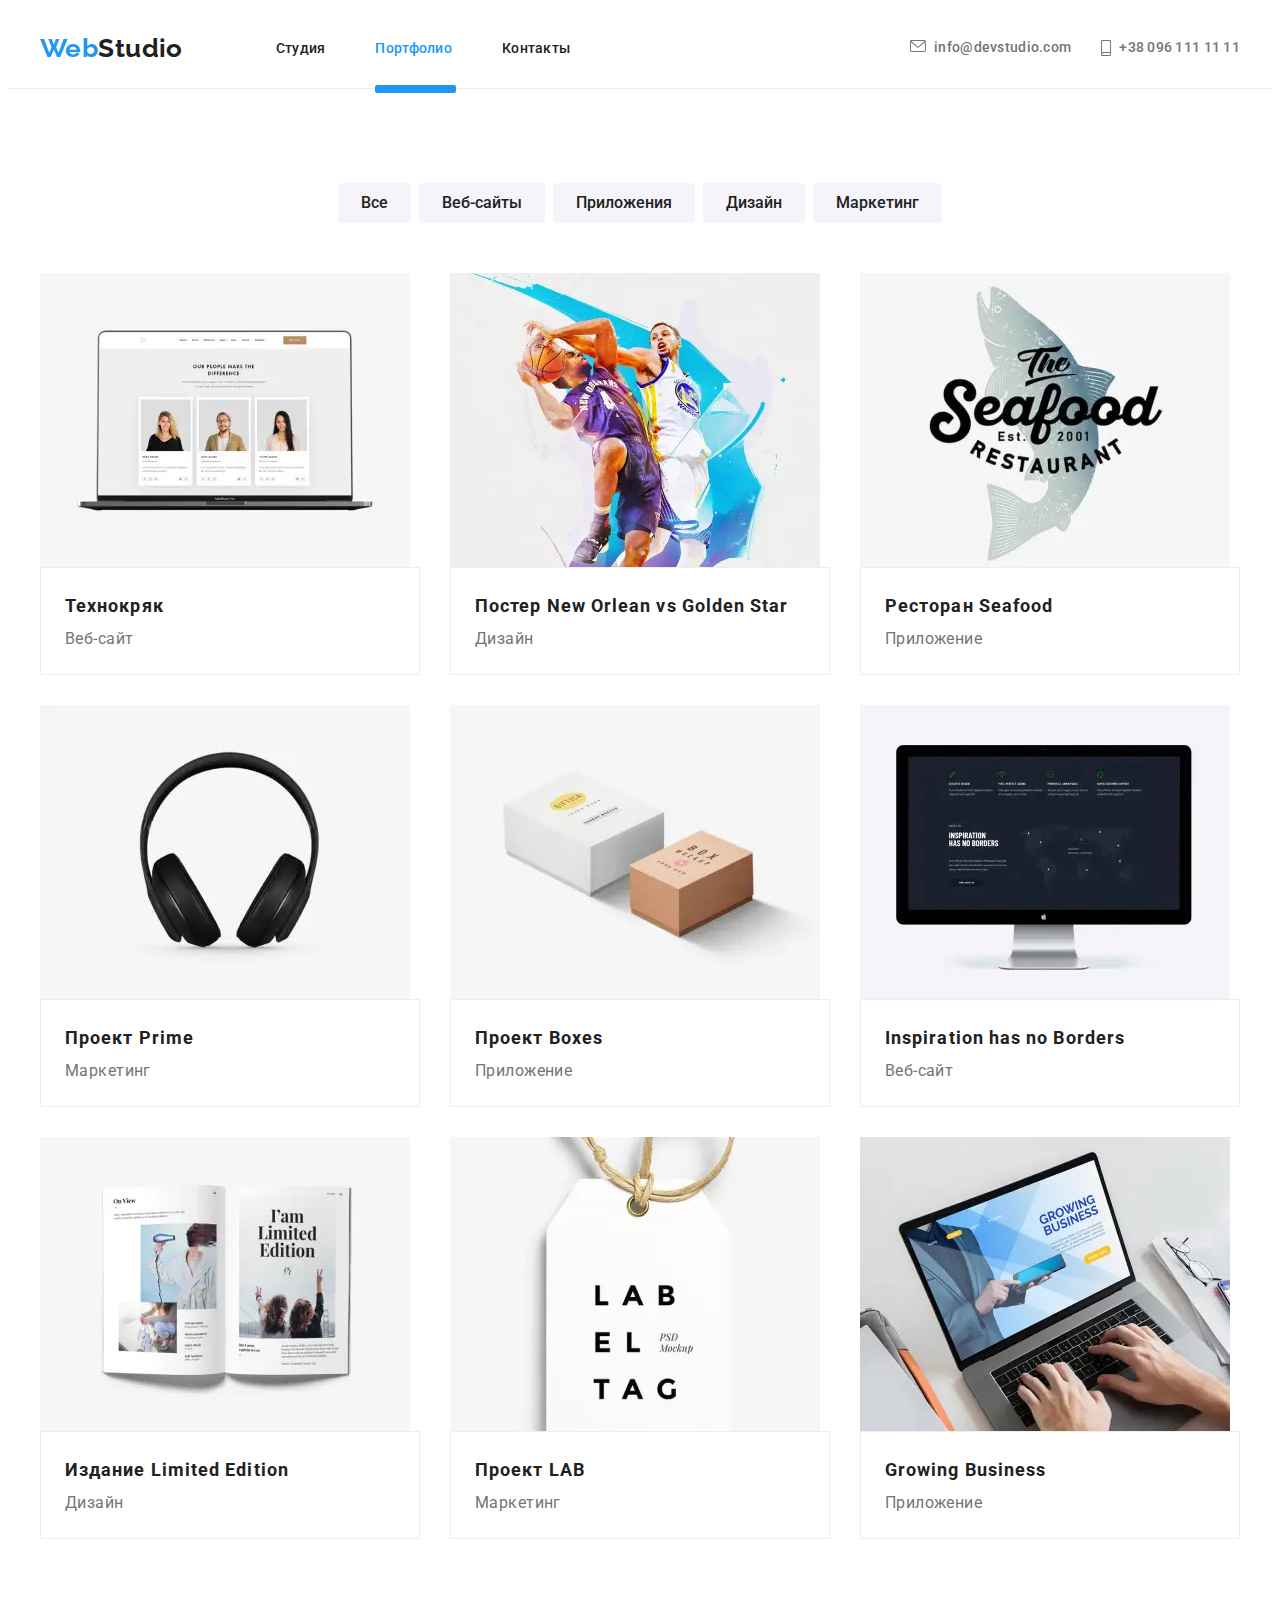
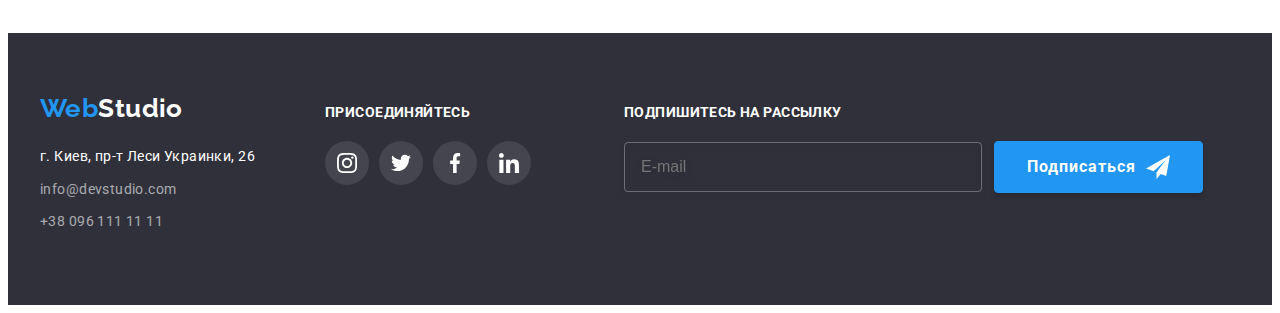
==== commit b7fe0ffc: "version 1.4" ====
--- a/portfolio.html
+++ b/portfolio.html
@@ -138,12 +138,56 @@
             <li class="examples-card">
               <a href="" class="link examples-card__link">
                 <div class="backdrop">
-                  <img
-                    class="foto"
-                    width="370"
-                    src="./images/portfolio-img/img-tehnocrack.jpg"
-                    alt="Технокряк"
-                  />
+                  <picture>
+                    <source
+                      srcset="
+                        ./images/desktop/portfolio-desktop1.webp    1x,
+                        ./images/desktop/portfolio-desktop1@2x.webp 2x
+                      "
+                      media="(min-width: 1200px)"
+                      type="image/webp"
+                    />
+                    <source
+                      srcset="
+                        ./images/desktop/portfolio-desktop1.jpg    1x,
+                        ./images/desktop/portfolio-desktop1@2x.jpg 2x
+                      "
+                      media="(min-width: 1200px)"
+                    />
+
+                    <source
+                      srcset="
+                        ./images/tablet/portfolio-tablet1.webp    1x,
+                        ./images/tablet/portfolio-tablet1@2x.webp 2x
+                      "
+                      media="(min-width: 768px)"
+                      type="image/webp"
+                    />
+                    <source
+                      srcset="
+                        ./images/tablet/portfolio-tablet1.jpg    1x,
+                        ./images/tablet/portfolio-tablet1@2x.jpg 2x
+                      "
+                      media="(min-width: 768px)"
+                    />
+
+                    <source
+                      srcset="
+                        ./images/mobile/portfolio-mobile1.webp    1x,
+                        ./images/mobile/portfolio-mobile1@2x.webp 2x
+                      "
+                      media="(min-width: 320px)"
+                      type="image/webp"
+                    />
+                    <source
+                      srcset="
+                        ./images/mobile/portfolio-mobile1.jpg    1x,
+                        ./images/mobile/portfolio-mobile1@2x.jpg 2x
+                      "
+                      media="(min-width: 320px)"
+                    />
+                    <img src="./images/mobile/portfolio-mobile1.jpg" alt="Технокряк" />
+                  </picture>
                   <p class="backdrop__text">
                     Ресурс предлагает комплексные предложения с разным уровнем функционала и
                     сервисов. Все это позволит посетителю получить исчерпывающие сведения о компании
@@ -159,11 +203,56 @@
             <li class="examples-card">
               <a href="" class="link examples-card__link">
                 <div class="backdrop">
-                  <img
-                    width="370"
-                    src="./images/portfolio-img/img-poster-new-orlean-vs-golden-star.jpg"
-                    alt="Дизайн постера"
-                  />
+                  <picture>
+                    <source
+                      srcset="
+                        ./images/desktop/portfolio-desktop2.webp    1x,
+                        ./images/desktop/portfolio-desktop2@2x.webp 2x
+                      "
+                      media="(min-width: 1200px)"
+                      type="image/webp"
+                    />
+                    <source
+                      srcset="
+                        ./images/desktop/portfolio-desktop2.jpg    1x,
+                        ./images/desktop/portfolio-desktop2@2x.jpg 2x
+                      "
+                      media="(min-width: 1200px)"
+                    />
+
+                    <source
+                      srcset="
+                        ./images/tablet/portfolio-tablet2.webp    1x,
+                        ./images/tablet/portfolio-tablet2@2x.webp 2x
+                      "
+                      media="(min-width: 768px)"
+                      type="image/webp"
+                    />
+                    <source
+                      srcset="
+                        ./images/tablet/portfolio-tablet2.jpg    1x,
+                        ./images/tablet/portfolio-tablet2@2x.jpg 2x
+                      "
+                      media="(min-width: 768px)"
+                    />
+
+                    <source
+                      srcset="
+                        ./images/mobile/portfolio-mobile2.webp    1x,
+                        ./images/mobile/portfolio-mobile2@2x.webp 2x
+                      "
+                      media="(min-width: 320px)"
+                      type="image/webp"
+                    />
+                    <source
+                      srcset="
+                        ./images/mobile/portfolio-mobile2.jpg    1x,
+                        ./images/mobile/portfolio-mobile2@2x.jpg 2x
+                      "
+                      media="(min-width: 320px)"
+                    />
+                    <img src="./images/mobile/portfolio-mobile1.jpg" alt="Дизайн постер" />
+                  </picture>
                   <p class="backdrop__text">
                     Ресурс предлагает комплексные предложения с разным уровнем функционала и
                     сервисов. Все это позволит посетителю получить исчерпывающие сведения о компании
@@ -179,11 +268,57 @@
             <li class="examples-card">
               <a href="" class="link examples-card__link">
                 <div class="backdrop">
-                  <img
-                    width="370"
-                    src="./images/portfolio-img/img-rest-seafood.jpg"
-                    alt="Приложение ресторана"
-                  />
+                  <picture>
+                    <source
+                      srcset="
+                        ./images/desktop/portfolio-desktop3.webp    1x,
+                        ./images/desktop/portfolio-desktop3@2x.webp 2x
+                      "
+                      media="(min-width: 1200px)"
+                      type="image/webp"
+                    />
+                    <source
+                      srcset="
+                        ./images/desktop/portfolio-desktop3.jpg    1x,
+                        ./images/desktop/portfolio-desktop3@2x.jpg 2x
+                      "
+                      media="(min-width: 1200px)"
+                    />
+
+                    <source
+                      srcset="
+                        ./images/tablet/portfolio-tablet3.webp    1x,
+                        ./images/tablet/portfolio-tablet3@2x.webp 2x
+                      "
+                      media="(min-width: 768px)"
+                      type="image/webp"
+                    />
+                    <source
+                      srcset="
+                        ./images/tablet/portfolio-tablet3.jpg    1x,
+                        ./images/tablet/portfolio-tablet3@2x.jpg 2x
+                      "
+                      media="(min-width: 768px)"
+                    />
+
+                    <source
+                      srcset="
+                        ./images/mobile/portfolio-mobile3.webp    1x,
+                        ./images/mobile/portfolio-mobile3@2x.webp 2x
+                      "
+                      media="(min-width: 320px)"
+                      type="image/webp"
+                    />
+                    <source
+                      srcset="
+                        ./images/mobile/portfolio-mobile3.jpg    1x,
+                        ./images/mobile/portfolio-mobile3@2x.jpg 2x
+                      "
+                      media="(min-width: 320px)"
+                    />
+                    <img src="./images/mobile/portfolio-mobile1.jpg" alt="Приложение ресторана" />
+                  </picture>
+
                   <p class="backdrop__text">
                     Ресурс предлагает комплексные предложения с разным уровнем функционала и
                     сервисов. Все это позволит посетителю получить исчерпывающие сведения о компании
@@ -199,11 +334,57 @@
             <li class="examples-card">
               <a href="" class="link examples-card__link">
                 <div class="backdrop">
-                  <img
-                    width="370"
-                    src="./images/portfolio-img/img-project-prime.jpg"
-                    alt="Маркетинговый проект"
-                  />
+                  <picture>
+                    <source
+                      srcset="
+                        ./images/desktop/portfolio-desktop4.webp    1x,
+                        ./images/desktop/portfolio-desktop4@2x.webp 2x
+                      "
+                      media="(min-width: 1200px)"
+                      type="image/webp"
+                    />
+                    <source
+                      srcset="
+                        ./images/desktop/portfolio-desktop4.jpg    1x,
+                        ./images/desktop/portfolio-desktop4@2x.jpg 2x
+                      "
+                      media="(min-width: 1200px)"
+                    />
+
+                    <source
+                      srcset="
+                        ./images/tablet/portfolio-tablet4.webp    1x,
+                        ./images/tablet/portfolio-tablet4@2x.webp 2x
+                      "
+                      media="(min-width: 768px)"
+                      type="image/webp"
+                    />
+                    <source
+                      srcset="
+                        ./images/tablet/portfolio-tablet4.jpg    1x,
+                        ./images/tablet/portfolio-tablet4@2x.jpg 2x
+                      "
+                      media="(min-width: 768px)"
+                    />
+
+                    <source
+                      srcset="
+                        ./images/mobile/portfolio-mobile4.webp    1x,
+                        ./images/mobile/portfolio-mobile4@2x.webp 2x
+                      "
+                      media="(min-width: 320px)"
+                      type="image/webp"
+                    />
+                    <source
+                      srcset="
+                        ./images/mobile/portfolio-mobile4.jpg    1x,
+                        ./images/mobile/portfolio-mobile4@2x.jpg 2x
+                      "
+                      media="(min-width: 320px)"
+                    />
+                    <img src="./images/mobile/portfolio-mobile1.jpg" alt="Маркетинговый проект" />
+                  </picture>
+
                   <p class="backdrop__text">
                     Ресурс предлагает комплексные предложения с разным уровнем функционала и
                     сервисов. Все это позволит посетителю получить исчерпывающие сведения о компании
@@ -219,11 +400,57 @@
             <li class="examples-card">
               <a href="" class="link examples-card__link">
                 <div class="backdrop">
-                  <img
-                    width="370"
-                    src="./images/portfolio-img/img-project-boxes.jpg"
-                    alt="Приложение"
-                  />
+                  <picture>
+                    <source
+                      srcset="
+                        ./images/desktop/portfolio-desktop5.webp    1x,
+                        ./images/desktop/portfolio-desktop5@2x.webp 2x
+                      "
+                      media="(min-width: 1200px)"
+                      type="image/webp"
+                    />
+                    <source
+                      srcset="
+                        ./images/desktop/portfolio-desktop5.jpg    1x,
+                        ./images/desktop/portfolio-desktop5@2x.jpg 2x
+                      "
+                      media="(min-width: 1200px)"
+                    />
+
+                    <source
+                      srcset="
+                        ./images/tablet/portfolio-tablet5.webp    1x,
+                        ./images/tablet/portfolio-tablet5@2x.webp 2x
+                      "
+                      media="(min-width: 768px)"
+                      type="image/webp"
+                    />
+                    <source
+                      srcset="
+                        ./images/tablet/portfolio-tablet5.jpg    1x,
+                        ./images/tablet/portfolio-tablet5@2x.jpg 2x
+                      "
+                      media="(min-width: 768px)"
+                    />
+
+                    <source
+                      srcset="
+                        ./images/mobile/portfolio-mobile5.webp    1x,
+                        ./images/mobile/portfolio-mobile5@2x.webp 2x
+                      "
+                      media="(min-width: 320px)"
+                      type="image/webp"
+                    />
+                    <source
+                      srcset="
+                        ./images/mobile/portfolio-mobile5.jpg    1x,
+                        ./images/mobile/portfolio-mobile5@2x.jpg 2x
+                      "
+                      media="(min-width: 320px)"
+                    />
+                    <img src="./images/mobile/portfolio-mobile1.jpg" alt="Приложение" />
+                  </picture>
+
                   <p class="backdrop__text">
                     Ресурс предлагает комплексные предложения с разным уровнем функционала и
                     сервисов. Все это позволит посетителю получить исчерпывающие сведения о компании
@@ -239,11 +466,57 @@
             <li class="examples-card">
               <a href="" class="link examples-card__link">
                 <div class="backdrop">
-                  <img
-                    width="370"
-                    src="./images/portfolio-img/img-inspiration-has-no-borders.jpg"
-                    alt="Веб-сайт"
-                  />
+                  <picture>
+                    <source
+                      srcset="
+                        ./images/desktop/portfolio-desktop6.webp    1x,
+                        ./images/desktop/portfolio-desktop6@2x.webp 2x
+                      "
+                      media="(min-width: 1200px)"
+                      type="image/webp"
+                    />
+                    <source
+                      srcset="
+                        ./images/desktop/portfolio-desktop6.jpg    1x,
+                        ./images/desktop/portfolio-desktop6@2x.jpg 2x
+                      "
+                      media="(min-width: 1200px)"
+                    />
+
+                    <source
+                      srcset="
+                        ./images/tablet/portfolio-tablet6.webp    1x,
+                        ./images/tablet/portfolio-tablet6@2x.webp 2x
+                      "
+                      media="(min-width: 768px)"
+                      type="image/webp"
+                    />
+                    <source
+                      srcset="
+                        ./images/tablet/portfolio-tablet6.jpg    1x,
+                        ./images/tablet/portfolio-tablet6@2x.jpg 2x
+                      "
+                      media="(min-width: 768px)"
+                    />
+
+                    <source
+                      srcset="
+                        ./images/mobile/portfolio-mobile6.webp    1x,
+                        ./images/mobile/portfolio-mobile6@2x.webp 2x
+                      "
+                      media="(min-width: 320px)"
+                      type="image/webp"
+                    />
+                    <source
+                      srcset="
+                        ./images/mobile/portfolio-mobile6.jpg    1x,
+                        ./images/mobile/portfolio-mobile6@2x.jpg 2x
+                      "
+                      media="(min-width: 320px)"
+                    />
+                    <img src="./images/mobile/portfolio-mobile1.jpg" alt="Веб-сайт" />
+                  </picture>
+
                   <p class="backdrop__text">
                     Ресурс предлагает комплексные предложения с разным уровнем функционала и
                     сервисов. Все это позволит посетителю получить исчерпывающие сведения о компании
@@ -259,11 +532,57 @@
             <li class="examples-card">
               <a href="" class="link examples-card__link">
                 <div class="backdrop">
-                  <img
-                    width="370"
-                    src="./images/portfolio-img/img-limited-edition.jpg"
-                    alt="Дизайн"
-                  />
+                  <picture>
+                    <source
+                      srcset="
+                        ./images/desktop/portfolio-desktop7.webp    1x,
+                        ./images/desktop/portfolio-desktop7@2x.webp 2x
+                      "
+                      media="(min-width: 1200px)"
+                      type="image/webp"
+                    />
+                    <source
+                      srcset="
+                        ./images/desktop/portfolio-desktop7.jpg    1x,
+                        ./images/desktop/portfolio-desktop7@2x.jpg 2x
+                      "
+                      media="(min-width: 1200px)"
+                    />
+
+                    <source
+                      srcset="
+                        ./images/tablet/portfolio-tablet7.webp    1x,
+                        ./images/tablet/portfolio-tablet7@2x.webp 2x
+                      "
+                      media="(min-width: 768px)"
+                      type="image/webp"
+                    />
+                    <source
+                      srcset="
+                        ./images/tablet/portfolio-tablet7.jpg    1x,
+                        ./images/tablet/portfolio-tablet7@2x.jpg 2x
+                      "
+                      media="(min-width: 768px)"
+                    />
+
+                    <source
+                      srcset="
+                        ./images/mobile/portfolio-mobile7.webp    1x,
+                        ./images/mobile/portfolio-mobile7@2x.webp 2x
+                      "
+                      media="(min-width: 320px)"
+                      type="image/webp"
+                    />
+                    <source
+                      srcset="
+                        ./images/mobile/portfolio-mobile7.jpg    1x,
+                        ./images/mobile/portfolio-mobile7@2x.jpg 2x
+                      "
+                      media="(min-width: 320px)"
+                    />
+                    <img src="./images/mobile/portfolio-mobile1.jpg" alt="Дизайн" />
+                  </picture>
+
                   <p class="backdrop__text">
                     Ресурс предлагает комплексные предложения с разным уровнем функционала и
                     сервисов. Все это позволит посетителю получить исчерпывающие сведения о компании
@@ -279,11 +598,57 @@
             <li class="examples-card">
               <a href="" class="link examples-card__link">
                 <div class="backdrop">
-                  <img
-                    width="370"
-                    src="./images/portfolio-img/img-project-lab.jpg"
-                    alt="Маркетинговый проект"
-                  />
+                  <picture>
+                    <source
+                      srcset="
+                        ./images/desktop/portfolio-desktop8.webp    1x,
+                        ./images/desktop/portfolio-desktop8@2x.webp 2x
+                      "
+                      media="(min-width: 1200px)"
+                      type="image/webp"
+                    />
+                    <source
+                      srcset="
+                        ./images/desktop/portfolio-desktop8.jpg    1x,
+                        ./images/desktop/portfolio-desktop8@2x.jpg 2x
+                      "
+                      media="(min-width: 1200px)"
+                    />
+
+                    <source
+                      srcset="
+                        ./images/tablet/portfolio-tablet8.webp    1x,
+                        ./images/tablet/portfolio-tablet8@2x.webp 2x
+                      "
+                      media="(min-width: 768px)"
+                      type="image/webp"
+                    />
+                    <source
+                      srcset="
+                        ./images/tablet/portfolio-tablet8.jpg    1x,
+                        ./images/tablet/portfolio-tablet8@2x.jpg 2x
+                      "
+                      media="(min-width: 768px)"
+                    />
+
+                    <source
+                      srcset="
+                        ./images/mobile/portfolio-mobile8.webp    1x,
+                        ./images/mobile/portfolio-mobile8@2x.webp 2x
+                      "
+                      media="(min-width: 320px)"
+                      type="image/webp"
+                    />
+                    <source
+                      srcset="
+                        ./images/mobile/portfolio-mobile8.jpg    1x,
+                        ./images/mobile/portfolio-mobile8@2x.jpg 2x
+                      "
+                      media="(min-width: 320px)"
+                    />
+                    <img src="./images/mobile/portfolio-mobile1.jpg" alt="Маркетинговый проект" />
+                  </picture>
+
                   <p class="backdrop__text">
                     Ресурс предлагает комплексные предложения с разным уровнем функционала и
                     сервисов. Все это позволит посетителю получить исчерпывающие сведения о компании
@@ -299,11 +664,56 @@
             <li class="examples-card">
               <a href="" class="link examples-card__link">
                 <div class="backdrop">
-                  <img
-                    width="370"
-                    src="./images/portfolio-img/img-growing-business.jpg"
-                    alt="Приложение"
-                  />
+                  <picture>
+                    <source
+                      srcset="
+                        ./images/desktop/portfolio-desktop9.webp    1x,
+                        ./images/desktop/portfolio-desktop9@2x.webp 2x
+                      "
+                      media="(min-width: 1200px)"
+                      type="image/webp"
+                    />
+                    <source
+                      srcset="
+                        ./images/desktop/portfolio-desktop9.jpg    1x,
+                        ./images/desktop/portfolio-desktop9@2x.jpg 2x
+                      "
+                      media="(min-width: 1200px)"
+                    />
+
+                    <source
+                      srcset="
+                        ./images/tablet/portfolio-tablet9.webp    1x,
+                        ./images/tablet/portfolio-tablet9@2x.webp 2x
+                      "
+                      media="(min-width: 768px)"
+                      type="image/webp"
+                    />
+                    <source
+                      srcset="
+                        ./images/tablet/portfolio-tablet9.jpg    1x,
+                        ./images/tablet/portfolio-tablet9@2x.jpg 2x
+                      "
+                      media="(min-width: 768px)"
+                    />
+
+                    <source
+                      srcset="
+                        ./images/mobile/portfolio-mobile9.webp    1x,
+                        ./images/mobile/portfolio-mobile9@2x.webp 2x
+                      "
+                      media="(min-width: 320px)"
+                      type="image/webp"
+                    />
+                    <source
+                      srcset="
+                        ./images/mobile/portfolio-mobile9.jpg    1x,
+                        ./images/mobile/portfolio-mobile9@2x.jpg 2x
+                      "
+                      media="(min-width: 320px)"
+                    />
+                    <img src="./images/mobile/portfolio-mobile1.jpg" alt="Приложение" />
+                  </picture>
                   <p class="backdrop__text">
                     Ресурс предлагает комплексные предложения с разным уровнем функционала и
                     сервисов. Все это позволит посетителю получить исчерпывающие сведения о компании
--- a/css/main.min.css
+++ b/css/main.min.css
@@ -1,2 +1,2 @@
-:root{--bg-btn: #f5f4fa;--bg-dark: #2f303a;--accent-text-color: #2196f3;--header-text-color: #212121;--main-text-color: #757575;--lite-text-one: #ffffff;--lite-text-second: rgba(255, 255, 255, 0.6);--background-overlay: rgba(0, 0, 0, 0.2);--border-color: #eeeeee;--border-color-header: #ececec;--social-and-client: #afb1b8;--main-font-family: 'Roboto', sans-serif;--logo-font-family: 'Raleway', sans-serif}.visually-hidden{position:absolute;width:1px;height:1px;margin:-1px;padding:0;overflow:hidden;border:0;clip:rect(0 0 0 0)}.container{padding-left:15px;padding-right:15px;margin-left:auto;margin-right:auto}@media screen and (min-width: 480px){.container{width:480px}}@media screen and (min-width: 768px){.container{width:768px}}@media screen and (min-width: 1200px){.container{width:1200px}}body{font-family:'Roboto', sans-serif;color:var(--header-text-color);letter-spacing:0.03em;font-size:14px;background-color:var(--lite-text-one)}.list{list-style:none}.link{text-decoration:none}h1,h2,h3,h4,p{margin-top:0px;margin-bottom:0px}ul{margin-top:0px;margin-bottom:0px;padding-left:0px}img{display:block;max-width:100%;height:auto}.section{padding-top:60px;padding-bottom:60px}@media screen and (min-width: 1200px){.section{padding-top:94px;padding-bottom:94px}}.logo{font-family:var(--logo-font-family);font-style:normal;font-weight:700;font-size:26px;line-height:1.19;color:var(--header-text-color)}.logo__color{color:var(--accent-text-color)}.is-hidden{opacity:0;visibility:hidden;pointer-events:none}.overlay{position:fixed;top:0;left:0;width:100vw;padding:0 15px;height:100%;background-color:var(--background-overlay);transition:opacity 500ms cubic-bezier(0.4, 0, 0.2, 1);z-index:1}.modal{position:absolute;top:50%;left:50%;transform:translate(-50%, -50%);width:450px;height:609px;background-color:var(--lite-text-one);box-shadow:0px 1px 3px rgba(0,0,0,0.12),0px 1px 1px rgba(0,0,0,0.14),0px 2px 1px rgba(0,0,0,0.2);border-radius:4px;transform:translate()}@media screen and (max-width: 480px){.modal{width:calc(100% - 60px);min-width:290px;overflow:auto}}@media screen and (max-width: 380px){.modal{width:100%;min-width:320px}}@media screen and (min-width: 1200px){.modal{width:528px;height:581px}}.modal__close-icon{display:block;position:absolute;top:8px;right:8px;width:30px;height:30px}.modal__close-icon:hover,.modal__close-icon:focus{fill:var(--accent-text-color)}.modal-form{padding:40px;display:flex;flex-direction:column;align-items:flex-start}.modal-form__title{font-weight:700;font-size:20px;line-height:1.15;margin-bottom:12px;text-align:center}.modal-form__lable{display:block;text-align:start;width:100%;font-size:12px;line-height:1.17;letter-spacing:0.01em;margin-bottom:10px;color:var(--main-text-color)}.modal-form__input{width:100%;height:40px;margin-top:4px;padding-left:42px;border:1px solid rgba(33,33,33,0.2);box-sizing:border-box;border-radius:4px;outline:none}.modal-form__input:hover,.modal-form__input:focus{border:1px solid var(--accent-text-color)}.modal-form__message-lable{margin-bottom:20px}.modal-form__message{width:100%;height:120px;resize:none;padding:12px 16px}.modal-form__chekbox-area{margin-left:0px;display:flex;align-items:center;font-size:12px;line-height:1.17;color:var(--main-text-color);margin-bottom:30px}@media screen and (min-width: 1200px){.modal-form__chekbox-area{font-size:14px;line-height:1.71;margin-left:12px}}.modal-form__chekbox-link{color:var(--accent-text-color)}.modal-form__area{position:relative}.modal-form__icon{width:18px;height:18px;position:absolute;top:50%;left:12px;transform:translateY(-50%)}.modal-form__input:hover+.modal-form__icon,.modal-form__input:focus+.modal-form__icon{fill:var(--accent-text-color)}.modal-form__chek{display:inline-block;margin-right:7px;width:16px;height:15px;background-image:url(../images/svg/chek-square.svg)}.modal-form__chekbox:checked ~ .modal-form__chek{display:inline-block;background-image:url(../images/svg/check.svg)}.social{display:flex;width:206px;height:44px;margin:0 auto;justify-content:space-between;align-items:center}.social__icon{width:20px;height:20px}.social__link{display:flex;justify-content:center;align-items:center;border-radius:50%;width:44px;height:44px;fill:var(--social-and-client);transition:fill 250ms cubic-bezier(0.4, 0, 0.2, 1),background-color 250ms cubic-bezier(0.4, 0, 0.2, 1)}.social__link:hover,.social__link:focus{fill:var(--lite-text-one);background-color:var(--accent-text-color)}.hero__title{font-weight:900;font-size:26px;line-height:1.62;letter-spacing:0.06em;text-transform:uppercase;color:var(--lite-text-one);margin-bottom:30px}@media screen and (min-width: 1200px){.hero__title{font-size:44px;line-height:1.36}}.sections-title{font-weight:700;font-size:28px;line-height:1.18;text-align:center;margin-bottom:30px}@media screen and (min-width: 1200px){.sections-title{font-size:36px;line-height:1.17;margin-bottom:50px}}.main-nav{display:flex;align-items:center}.header-list__link,.contact-mail,.contact-phone{font-weight:500;line-height:1.14;letter-spacing:0.02em;color:var(--header-text-color);transition:color 250ms cubic-bezier(0.4, 0, 0.2, 1)}.contact-mail,.contact-phone{color:var(--main-text-color)}.header-list__link:hover,.header-list__link:focus,.contact-mail:hover,.contact-mail:focus,.contact-phone:hover,.contact-phone:focus{color:var(--accent-text-color)}.header-list{display:none}.header-contact{display:none}.header__container{display:flex;justify-content:space-between;align-items:center;position:relative;z-index:1}.header__burger-btn{padding:0;border:0;line-height:0;background-color:transparent;margin-top:10px;margin-bottom:10px}.header__burger-btn:hover{fill:var(--accent-text-color)}@media screen and (min-width: 768px){.header-contact{display:block}.header__burger-btn{display:none}.header-list{display:flex;margin-left:88px}.header{border-bottom:1px solid var(--border-color-header);height:80px;display:flex}.header-list__item{position:relative}.header-list__item:not(:last-child){margin-right:50px}.contact-mail{margin-left:auto;display:flex;align-items:baseline;margin-bottom:10px}.contact-mail__icon{width:16px;height:12px;fill:currentColor;margin-right:8px}.contact-phone{display:flex;align-items:center}.contact-phone__icon{width:10px;height:16px;fill:currentColor;margin-right:8px}.current{color:var(--accent-text-color)}.current::after{content:'';position:absolute;display:block;border:2px solid var(--accent-text-color);background-color:var(--accent-text-color);border-radius:2px;width:100%;height:4px;margin-top:29px}}@media screen and (min-width: 1200px){.header-contact{display:flex;align-items:center}.contact-mail{margin-bottom:0px;margin-right:30px}.header-list{margin-left:93px}}.mobile-menu{position:fixed;top:0;left:0;width:100%;height:100vh;z-index:10;background-color:var(--lite-text-one);transition:opacity 250ms cubic-bezier(0.4, 0, 0.2, 1)}@media screen and (max-width: 319px){.mobile-menu{min-width:320px;overflow:auto}}.mobile-menu__container{display:flex;flex-wrap:wrap;position:relative;padding:48px 15px;margin-left:auto;margin-right:auto}@media screen and (min-width: 480px){.mobile-menu__container{width:480px}}.mobile-menu__btn{position:absolute;top:10px;right:15px;padding:0;border:0;line-height:0;background-color:transparent}.mobile-menu__btn:hover{fill:var(--accent-text-color)}.mobile-menu__nav-list{margin-left:15px;margin-bottom:306px}.mobile-menu__link{font-weight:500;font-size:40px;line-height:1.18;letter-spacing:0.02em;color:var(--header-text-color)}.mobile-menu__link:hover{border:1px solid #000000;text-shadow:0px 4px 4px rgba(0,0,0,0.25)}.mobile-menu__nav-item:not(:last-child){margin-bottom:32px}.mobile-menu-phone{font-weight:500;font-size:34px;line-height:1.18;letter-spacing:0.02em;color:var(--accent-text-color);margin-bottom:32px;margin-left:15px}.mobile-menu-mail{font-weight:500;font-size:24px;line-height:1.17;letter-spacing:0.02em;color:var(--main-text-color);margin-bottom:64px;margin-left:15px}.mobile-social{display:flex;margin-left:15px}.mobile-social__item{font-size:18px;line-height:1.22px;font-weight:500;letter-spacing:0.02em}.mobile-social__item:not(:last-child):after{content:"";width:0px;height:22px;margin:0 10px;border:1px solid rgba(33,33,33,0.2)}.mobile-social__link{color:var(--accent-text-color)}.mobile-menu__link-current{color:var(--accent-text-color)}.hero{background-color:var(--bg-dark);text-align:center}.hero__container{max-width:768px;height:auto;margin:0 auto;background-image:linear-gradient(rgba(47,48,58,0.4), rgba(47,48,58,0.4)),url("../images/bg/header-img-mobile.jpg");background-size:cover;padding-top:118px;padding-bottom:118px}@media (min-device-pixel-ratio: 2), (min-resolution: 192dpi), (min-resolution: 2dppx){.hero__container{background-image:linear-gradient(rgba(47,48,58,0.4), rgba(47,48,58,0.4)),url("../images/bg/header-img-mobile@2x.jpg")}}@media screen and (min-width: 768px){.hero__container{max-width:1200px;background-image:linear-gradient(rgba(47,48,58,0.4), rgba(47,48,58,0.4)),url("../images/bg/header-img-tablet.jpg")}}@media screen and (min-width: 768px) and (min-device-pixel-ratio: 2), screen and (min-width: 768px) and (min-resolution: 192dpi), screen and (min-width: 768px) and (min-resolution: 2dppx){.hero__container{background-image:linear-gradient(rgba(47,48,58,0.4), rgba(47,48,58,0.4)),url("../images/bg/header-img-tablet@2x.jpg")}}@media screen and (min-width: 1200px){.hero__container{max-width:1600px;padding-top:200px;padding-bottom:200px;background-image:linear-gradient(rgba(47,48,58,0.4), rgba(47,48,58,0.4)),url("../images/bg/header-img-desktop.jpg")}}@media screen and (min-width: 1200px) and (min-device-pixel-ratio: 2), screen and (min-width: 1200px) and (min-resolution: 192dpi), screen and (min-width: 1200px) and (min-resolution: 2dppx){.hero__container{background-image:linear-gradient(rgba(47,48,58,0.4), rgba(47,48,58,0.4)),url("../images/bg/header-img-desktop@2x.jpg")}}.modal-btn{box-sizing:border-box;min-width:200px;min-height:50px;font-family:inherit;font-weight:700;font-size:16px;line-height:1.87;letter-spacing:0.06em;color:var(--lite-text-one);background-color:var(--accent-text-color);cursor:pointer;margin-left:auto;margin-right:auto;padding:10px 32px;border:1px solid var(--accent-text-color);box-shadow:0px 4px 4px rgba(0,0,0,0.15);border-radius:4px;transition:transform 500ms cubic-bezier(0.4, 0, 0.2, 1)}.modal-btn:hover,.modal-btn:focus{transform:scale(1.05)}.features__item{flex-basis:100%}.features__item:not(:last-child){margin-bottom:30px}@media screen and (min-width: 768px){.features__item:not(:last-child){margin-bottom:15px}}@media screen and (min-width: 768px){.features{display:flex;flex-wrap:wrap;margin:-15px}.features__item.features__item_position{flex-basis:calc((100% - 60px) / 2);margin:15px}}@media screen and (min-width: 1200px){.features__item.features__item_position{flex-basis:calc((100% - 120px) / 4)}}.features__icon-container{width:100%;height:120px;margin-bottom:30px;display:flex;justify-content:center;align-items:center;background-color:var(--bg-btn);border-radius:4px}.features__icon{max-width:70px;height:70px}.features__title{text-align:center;font-weight:700;font-size:14px;line-height:1.14;text-transform:uppercase;margin-bottom:10px}@media screen and (min-width: 768px){.features__title{text-align:start}}.features__text{font-weight:400;line-height:1.71;color:var(--main-text-color)}.preview-section{display:none}@media screen and (min-width: 1200px){.preview-section{display:flex}}.preview-list{display:flex}.preview-card{position:relative;display:flex}.preview-card:not(:last-child){margin-right:30px}.preview-card__description{position:absolute;display:flex;text-transform:uppercase;background:rgba(47,48,58,0.8);color:var(--lite-text-one);font-weight:700;line-height:1.14px;letter-spacing:0.03em;align-items:center;justify-content:center;width:100%;height:70px;bottom:0px}.team-section{background-color:var(--bg-btn)}.team-list{display:flex;flex-wrap:wrap;margin:-15px}.team{box-shadow:0px 2px 1px rgba(0,0,0,0.2),0px 1px 1px rgba(0,0,0,0.14),0px 1px 3px rgba(0,0,0,0.12);border-radius:4px;width:100%;margin:15px}@media screen and (min-width: 768px){.team{width:calc((100% - 60px) / 2)}}@media screen and (min-width: 1200px){.team{width:calc((100% - 120px) / 4)}}.team__description{background-color:var(--lite-text-one);padding-top:30px;padding-bottom:30px;border-bottom-left-radius:1px solid transparent;border-bottom-right-radius:1px solid transparent;border-radius:4px}.team__unit{font-weight:500;font-size:16px;line-height:1.19;text-align:center;margin-bottom:10px}.team__position{font-weight:400;font-size:16px;line-height:1.19;text-align:center;color:var(--main-text-color);margin-bottom:16px}.client{width:calc((100% - 60px) / 2);margin:15px}@media screen and (min-width: 768px){.client{width:calc((100% - 90px) / 3)}}@media screen and (min-width: 1200px){.client{width:calc((100% - 180px) / 6)}}.client-list{display:flex;flex-wrap:wrap;margin:-15px}.client__link{display:flex;justify-content:center;align-items:center;width:100%;height:92px;border:1px solid var(--social-and-client);border-radius:4px;fill:var(--social-and-client);transition:fill 250ms cubic-bezier(0.4, 0, 0.2, 1),border-color 250ms cubic-bezier(0.4, 0, 0.2, 1)}.client__link:hover,.client__link:focus{fill:var(--accent-text-color);border-color:var(--accent-text-color)}.client__item{width:106px;height:60px}.footer{background-color:var(--bg-dark);color:var(--lite-text-one);font-weight:400;line-height:1.71;padding-top:60px;padding-bottom:60px}.address{font-style:normal;margin-bottom:8px;margin-top:20px}@media screen and (min-width: 1200px){.address{margin-bottom:9px}}.footer_logo{color:var(--lite-text-one)}.footer-list__contact{color:var(--lite-text-second)}.footer-list__contact:hover,.footer-list__contact:focus{color:var(--accent-text-color)}.footer-contacts{text-align:center;margin-bottom:60px}@media screen and (min-width: 768px){.footer-contacts{margin-left:76px}}@media screen and (min-width: 1200px){.footer-contacts{margin-bottom:0px;margin-left:0px;flex-shrink:0;text-align:start}}.footer__container{display:flex;flex-direction:column;align-items:center}@media screen and (min-width: 768px){.footer__container{flex-direction:row;flex-wrap:wrap;align-items:baseline}}@media screen and (min-width: 1200px){.footer__container{flex-wrap:nowrap}}.footer-list .list:not(:last-child){margin-bottom:8px}@media screen and (min-width: 1200px){.footer-list .list:not(:last-child){margin-bottom:9px}}.footer-social{display:flex;flex-direction:column;align-items:center;margin-bottom:60px}@media screen and (min-width: 768px){.footer-social{margin-right:89px;margin-left:auto}}@media screen and (min-width: 1200px){.footer-social{margin-right:93px;margin-left:70px}}.footer-social__title{font-size:14px;font-weight:700;line-height:1.14;text-transform:uppercase;margin-bottom:20px}.social__link_footer{fill:var(--lite-text-one);background-color:rgba(255,255,255,0.1);transition:background-color 250ms cubic-bezier(0.4, 0, 0.2, 1)}.footer-form{width:100%}.footer-form__title{display:block;text-align:center;margin-bottom:20px;font-weight:700;font-size:14px;line-height:1.14;text-transform:uppercase;color:var(--lite-text-one)}@media screen and (min-width: 1200px){.footer-form__title{text-align:start}}.footer-form__input-btn{display:flex;flex-direction:column;align-items:center}@media screen and (min-width: 1200px){.footer-form__input-btn{flex-direction:row;align-items:center}}.footer-form__input{font-size:16px;line-height:1.25;color:rgba(255,255,255,0.6);padding-left:16px;width:100%;height:50px;background-color:transparent;border:1px solid rgba(255,255,255,0.3);box-sizing:border-box;filter:drop-shadow(0px 4px 4px rgba(0,0,0,0.15));border-radius:4px;outline:none;margin-bottom:20px}@media screen and (min-width: 768px){.footer-form__input{width:450px}}@media screen and (min-width: 1200px){.footer-form__input{margin-bottom:0px;width:358px}}.footer-form__input:hover,.footer-form__input:focus{border:1px solid var(--accent-text-color)}.footer-form__btn{margin-left:12px}.footer-btn{display:flex;align-items:center;box-sizing:border-box;min-width:200px;min-height:50px;font-family:inherit;font-weight:700;font-size:16px;line-height:1.88;letter-spacing:0.06em;color:var(--lite-text-one);background-color:var(--accent-text-color);cursor:pointer;padding:10px 32px;border:1px solid var(--accent-text-color);box-shadow:0px 4px 4px rgba(0,0,0,0.15);border-radius:4px;transition:transform 500ms cubic-bezier(0.4, 0, 0.2, 1)}.footer-btn:hover,.footer-btn:focus{transform:scale(1.05)}.footer-btn__icon-send{width:24px;height:24px;margin-left:10px}.btn-select{font-family:inherit;font-weight:500;font-size:16px;line-height:1.62;text-align:center;color:var(--header-text-color);background-color:var(--bg-btn);cursor:pointer;border:1px solid transparent;border-radius:4px;padding:6px 22px;transition-property:background-color;transition-duration:250ms;transition-timing-function:cubic-bezier(0.4, 0, 0.2, 1)}.btn-select:hover,.btn-select:focus{color:var(--lite-text-one);background-color:var(--accent-text-color);box-shadow:0px 3px 1px rgba(0,0,0,0.1),0px 1px 2px rgba(0,0,0,0.08),0px 2px 2px rgba(0,0,0,0.12)}.btn-select-list{display:flex;flex-wrap:wrap;justify-content:flex-start;margin:-8px -4px}@media screen and (min-width: 768px){.btn-select-list{margin:0 -4px;justify-content:center}}.container__btn-select{margin-bottom:40px}@media screen and (min-width: 768px){.container__btn-select{margin-bottom:30px}}@media screen and (min-width: 1200px){.container__btn-select{margin-bottom:50px}}.btn-select-list__item{margin:8px 4px}@media screen and (min-width: 768px){.btn-select-list__item{margin:0 4px}}.examples-list{display:flex;position:relative;flex-wrap:wrap;margin:-15px}.examples-card{flex-basis:100%;margin:15px}@media screen and (min-width: 768px){.examples-card{flex-basis:calc((100% - 60px) / 2);margin:15px}}@media screen and (min-width: 1200px){.examples-card{flex-basis:calc((100% - 90px) / 3);margin:15px}}.examples-card__title{font-weight:700;font-size:18px;line-height:2;letter-spacing:0.06em}.examples-card__subtitle{font-weight:400;font-size:16px;line-height:1.87;color:var(--main-text-color)}.examples-card__link{display:block;color:var(--header-text-color)}.examples-card__link:hover,.examples-card__link:focus{box-shadow:0px 1px 1px rgba(0,0,0,0.12),0px 4px 4px rgba(0,0,0,0.06),1px 4px 6px rgba(0,0,0,0.16)}.examples-card__description{padding-top:20px;padding-bottom:20px;padding-left:24px;padding-right:24px;border:1px solid var(--border-color)}.backdrop{position:relative;overflow:hidden}.backdrop__text{position:absolute;top:0;display:flex;justify-content:center;align-items:center;padding:0 24px;width:100%;height:100%;background-color:rgba(33,150,243,0.9);color:var(--lite-text-one);font-size:18px;line-height:1.56em;transform:translateY(100%);transition:transform 250ms cubic-bezier(0.4, 0, 0.2, 1)}.examples-card__link:hover .backdrop__text,.examples-card__link:focus .backdrop__text{transform:translateY(0)}
+:root{--bg-btn: #f5f4fa;--bg-dark: #2f303a;--accent-text-color: #2196f3;--header-text-color: #212121;--main-text-color: #757575;--lite-text-one: #ffffff;--lite-text-second: rgba(255, 255, 255, 0.6);--background-overlay: rgba(0, 0, 0, 0.2);--border-color: #eeeeee;--border-color-header: #ececec;--social-and-client: #afb1b8;--main-font-family: 'Roboto', sans-serif;--logo-font-family: 'Raleway', sans-serif}.visually-hidden{position:absolute;width:1px;height:1px;margin:-1px;padding:0;overflow:hidden;border:0;clip:rect(0 0 0 0)}.container{padding-left:15px;padding-right:15px;margin-left:auto;margin-right:auto}@media screen and (min-width: 480px){.container{width:480px}}@media screen and (min-width: 768px){.container{width:768px}}@media screen and (min-width: 1200px){.container{width:1200px}}body{font-family:'Roboto', sans-serif;color:var(--header-text-color);letter-spacing:0.03em;font-size:14px;background-color:var(--lite-text-one)}.list{list-style:none}.link{text-decoration:none}h1,h2,h3,h4,p{margin-top:0px;margin-bottom:0px}ul{margin-top:0px;margin-bottom:0px;padding-left:0px}img{display:block;max-width:100%;height:auto}.section{padding-top:60px;padding-bottom:60px}@media screen and (min-width: 1200px){.section{padding-top:94px;padding-bottom:94px}}.logo{font-family:var(--logo-font-family);font-style:normal;font-weight:700;font-size:26px;line-height:1.19;color:var(--header-text-color)}.logo__color{color:var(--accent-text-color)}.is-hidden{opacity:0;visibility:hidden;pointer-events:none}.overlay{position:fixed;top:0;left:0;width:100vw;padding:0 15px;height:100%;background-color:var(--background-overlay);transition:opacity 500ms cubic-bezier(0.4, 0, 0.2, 1);z-index:1}.modal{position:absolute;top:50%;left:50%;transform:translate(-50%, -50%);width:450px;height:609px;background-color:var(--lite-text-one);box-shadow:0px 1px 3px rgba(0,0,0,0.12),0px 1px 1px rgba(0,0,0,0.14),0px 2px 1px rgba(0,0,0,0.2);border-radius:4px;transform:translate()}@media screen and (max-width: 480px){.modal{width:calc(100% - 60px);min-width:290px}}@media screen and (max-width: 380px){.modal{width:100%;min-width:320px}}@media screen and (min-width: 1200px){.modal{width:528px;height:581px}}.modal__close-icon{display:block;position:absolute;top:8px;right:8px;width:30px;height:30px}.modal__close-icon:hover,.modal__close-icon:focus{fill:var(--accent-text-color)}.modal-form{padding:40px;display:flex;flex-direction:column;align-items:flex-start}.modal-form__title{font-weight:700;font-size:20px;line-height:1.15;margin-bottom:12px;text-align:center}.modal-form__lable{display:block;text-align:start;width:100%;font-size:12px;line-height:1.17;letter-spacing:0.01em;margin-bottom:10px;color:var(--main-text-color)}.modal-form__input{width:100%;height:40px;margin-top:4px;padding-left:42px;border:1px solid rgba(33,33,33,0.2);box-sizing:border-box;border-radius:4px;outline:none}.modal-form__input:hover,.modal-form__input:focus{border:1px solid var(--accent-text-color)}.modal-form__message-lable{margin-bottom:20px}.modal-form__message{width:100%;height:120px;resize:none;padding:12px 16px}.modal-form__chekbox-area{margin-left:0px;display:flex;align-items:center;font-size:12px;line-height:1.17;color:var(--main-text-color);margin-bottom:30px}@media screen and (min-width: 1200px){.modal-form__chekbox-area{font-size:14px;line-height:1.71;margin-left:12px}}.modal-form__chekbox-link{color:var(--accent-text-color)}.modal-form__area{position:relative}.modal-form__icon{width:18px;height:18px;position:absolute;top:50%;left:12px;transform:translateY(-50%)}.modal-form__input:hover+.modal-form__icon,.modal-form__input:focus+.modal-form__icon{fill:var(--accent-text-color)}.modal-form__chek{display:inline-block;margin-right:7px;width:16px;height:15px;background-image:url(../images/svg/chek-square.svg)}.modal-form__chekbox:checked ~ .modal-form__chek{display:inline-block;background-image:url(../images/svg/check.svg)}.social{display:flex;width:206px;height:44px;margin:0 auto;justify-content:space-between;align-items:center}.social__icon{width:20px;height:20px}.social__link{display:flex;justify-content:center;align-items:center;border-radius:50%;width:44px;height:44px;fill:var(--social-and-client);transition:fill 250ms cubic-bezier(0.4, 0, 0.2, 1),background-color 250ms cubic-bezier(0.4, 0, 0.2, 1)}.social__link:hover,.social__link:focus{fill:var(--lite-text-one);background-color:var(--accent-text-color)}.hero__title{font-weight:900;font-size:26px;line-height:1.62;letter-spacing:0.06em;text-transform:uppercase;color:var(--lite-text-one);margin-bottom:30px}@media screen and (min-width: 1200px){.hero__title{font-size:44px;line-height:1.36}}.sections-title{font-weight:700;font-size:28px;line-height:1.18;text-align:center;margin-bottom:30px}@media screen and (min-width: 1200px){.sections-title{font-size:36px;line-height:1.17;margin-bottom:50px}}.main-nav{display:flex;align-items:center}.header-list__link,.contact-mail,.contact-phone{font-weight:500;line-height:1.14;letter-spacing:0.02em;color:var(--header-text-color);transition:color 250ms cubic-bezier(0.4, 0, 0.2, 1)}.contact-mail,.contact-phone{color:var(--main-text-color)}.header-list__link:hover,.header-list__link:focus,.contact-mail:hover,.contact-mail:focus,.contact-phone:hover,.contact-phone:focus{color:var(--accent-text-color)}.header{border-bottom:1px solid var(--border-color-header);height:60px}.header-list{display:none}.header-contact{display:none}.header__container{display:flex;justify-content:space-between;align-items:center;position:relative;z-index:1}.header__burger-btn{padding:0;border:0;line-height:0;background-color:transparent;margin-top:10px;margin-bottom:10px}.header__burger-btn:hover{fill:var(--accent-text-color)}@media screen and (min-width: 768px){.header-contact{display:block}.header__burger-btn{display:none}.header-list{display:flex;margin-left:88px}.header{display:flex;height:80px}.header-list__item{position:relative}.header-list__item:not(:last-child){margin-right:50px}.contact-mail{margin-left:auto;display:flex;align-items:baseline;margin-bottom:10px}.contact-mail__icon{width:16px;height:12px;fill:currentColor;margin-right:8px}.contact-phone{display:flex;align-items:center}.contact-phone__icon{width:10px;height:16px;fill:currentColor;margin-right:8px}.current{color:var(--accent-text-color)}.current::after{content:'';position:absolute;display:block;border:2px solid var(--accent-text-color);background-color:var(--accent-text-color);border-radius:2px;width:100%;height:4px;margin-top:29px}}@media screen and (min-width: 1200px){.header-contact{display:flex;align-items:center}.contact-mail{margin-bottom:0px;margin-right:30px}.header-list{margin-left:93px}}.mobile-menu{position:fixed;top:0;left:0;width:100%;height:100vh;z-index:10;background-color:var(--lite-text-one);transition:opacity 250ms cubic-bezier(0.4, 0, 0.2, 1)}@media screen and (max-width: 319px){.mobile-menu{min-width:320px;overflow:auto}}.mobile-menu__container{display:flex;justify-content:space-between;height:100%;flex-wrap:wrap;position:relative;padding:48px 15px;margin-left:auto;margin-right:auto}@media screen and (min-width: 480px){.mobile-menu__container{width:480px}}.mobile-menu__contacts{flex-basis:100%;display:flex;flex-direction:column;margin-top:auto;margin-left:15px}.mobile-menu__btn{position:absolute;top:10px;right:15px;padding:0;border:0;line-height:0;background-color:transparent}.mobile-menu__btn:hover{fill:var(--accent-text-color)}.mobile-menu__nav-list{margin-left:15px}.mobile-menu__link{font-weight:500;font-size:40px;line-height:1.18;letter-spacing:0.02em;margin-bottom:48px;color:var(--header-text-color)}.mobile-menu__link:hover{border:1px solid #000000;text-shadow:0px 4px 4px rgba(0,0,0,0.25)}.mobile-menu__nav-item:not(:last-child){margin-bottom:32px}.mobile-menu-phone{font-weight:500;font-size:34px;line-height:1.18;letter-spacing:0.02em;color:var(--accent-text-color);margin-bottom:32px}.mobile-menu-mail{font-weight:500;font-size:24px;line-height:1.17;letter-spacing:0.02em;color:var(--main-text-color);margin-bottom:64px}.mobile-social{display:flex;flex-wrap:wrap}.mobile-social__item{font-size:18px;line-height:1.22;font-weight:500;letter-spacing:0.02em}.mobile-social__item:not(:last-child):after{content:"";width:0px;height:22px;margin:0 10px;border:1px solid rgba(33,33,33,0.2)}.mobile-social__link{color:var(--accent-text-color)}.mobile-menu__link-current{color:var(--accent-text-color)}.hero{background-color:var(--bg-dark);text-align:center}.hero__container{max-width:768px;height:auto;margin:0 auto;background-image:linear-gradient(rgba(47,48,58,0.4), rgba(47,48,58,0.4)),url("../images/bg/header-img-mobile.jpg");background-size:cover;padding-top:118px;padding-bottom:118px}@media (min-device-pixel-ratio: 2), (min-resolution: 192dpi), (min-resolution: 2dppx){.hero__container{background-image:linear-gradient(rgba(47,48,58,0.4), rgba(47,48,58,0.4)),url("../images/bg/header-img-mobile@2x.jpg")}}@media screen and (min-width: 768px){.hero__container{max-width:1200px;background-image:linear-gradient(rgba(47,48,58,0.4), rgba(47,48,58,0.4)),url("../images/bg/header-img-tablet.jpg")}}@media screen and (min-width: 768px) and (min-device-pixel-ratio: 2), screen and (min-width: 768px) and (min-resolution: 192dpi), screen and (min-width: 768px) and (min-resolution: 2dppx){.hero__container{background-image:linear-gradient(rgba(47,48,58,0.4), rgba(47,48,58,0.4)),url("../images/bg/header-img-tablet@2x.jpg")}}@media screen and (min-width: 1200px){.hero__container{max-width:1600px;padding-top:200px;padding-bottom:200px;background-image:linear-gradient(rgba(47,48,58,0.4), rgba(47,48,58,0.4)),url("../images/bg/header-img-desktop.jpg")}}@media screen and (min-width: 1200px) and (min-device-pixel-ratio: 2), screen and (min-width: 1200px) and (min-resolution: 192dpi), screen and (min-width: 1200px) and (min-resolution: 2dppx){.hero__container{background-image:linear-gradient(rgba(47,48,58,0.4), rgba(47,48,58,0.4)),url("../images/bg/header-img-desktop@2x.jpg")}}.modal-btn{box-sizing:border-box;min-width:200px;min-height:50px;font-family:inherit;font-weight:700;font-size:16px;line-height:1.87;letter-spacing:0.06em;color:var(--lite-text-one);background-color:var(--accent-text-color);cursor:pointer;margin-left:auto;margin-right:auto;padding:10px 32px;border:1px solid var(--accent-text-color);box-shadow:0px 4px 4px rgba(0,0,0,0.15);border-radius:4px;transition:transform 500ms cubic-bezier(0.4, 0, 0.2, 1)}.modal-btn:hover,.modal-btn:focus{transform:scale(1.05)}.features__item{flex-basis:100%}.features__item:not(:last-child){margin-bottom:30px}@media screen and (min-width: 768px){.features__item:not(:last-child){margin-bottom:15px}}@media screen and (min-width: 768px){.features{display:flex;flex-wrap:wrap;margin:-15px}.features__item.features__item_position{flex-basis:calc((100% - 60px) / 2);margin:15px}}@media screen and (min-width: 1200px){.features__item.features__item_position{flex-basis:calc((100% - 120px) / 4)}}.features__icon-container{width:100%;height:120px;margin-bottom:30px;display:flex;justify-content:center;align-items:center;background-color:var(--bg-btn);border-radius:4px}.features__icon{max-width:70px;height:70px}.features__title{text-align:center;font-weight:700;font-size:14px;line-height:1.14;text-transform:uppercase;margin-bottom:10px}@media screen and (min-width: 768px){.features__title{text-align:start}}.features__text{font-weight:400;line-height:1.71;color:var(--main-text-color)}.preview-section{padding-top:0px;display:none}@media screen and (min-width: 1200px){.preview-section{display:flex}}.preview-list{display:flex}.preview-card{position:relative;display:flex}.preview-card:not(:last-child){margin-right:30px}.preview-card__description{position:absolute;display:flex;text-transform:uppercase;background:rgba(47,48,58,0.8);color:var(--lite-text-one);font-weight:700;line-height:1.14px;letter-spacing:0.03em;align-items:center;justify-content:center;width:100%;height:70px;bottom:0px}.team-section{background-color:var(--bg-btn)}.team-list{display:flex;flex-wrap:wrap;margin:-15px}.team{box-shadow:0px 2px 1px rgba(0,0,0,0.2),0px 1px 1px rgba(0,0,0,0.14),0px 1px 3px rgba(0,0,0,0.12);border-radius:4px;width:100%;margin:15px}@media screen and (min-width: 768px){.team{width:calc((100% - 60px) / 2)}}@media screen and (min-width: 1200px){.team{width:calc((100% - 120px) / 4)}}.team__description{background-color:var(--lite-text-one);padding-top:30px;padding-bottom:30px;border-bottom-left-radius:1px solid transparent;border-bottom-right-radius:1px solid transparent;border-radius:4px}.team__unit{font-weight:500;font-size:16px;line-height:1.19;text-align:center;margin-bottom:10px}.team__position{font-weight:400;font-size:16px;line-height:1.19;text-align:center;color:var(--main-text-color);margin-bottom:16px}.client{width:calc((100% - 60px) / 2);margin:15px}@media screen and (min-width: 768px){.client{width:calc((100% - 90px) / 3)}}@media screen and (min-width: 1200px){.client{width:calc((100% - 180px) / 6)}}.client-list{display:flex;flex-wrap:wrap;margin:-15px}.client__link{display:flex;justify-content:center;align-items:center;width:100%;height:92px;border:1px solid var(--social-and-client);border-radius:4px;fill:var(--social-and-client);transition:fill 250ms cubic-bezier(0.4, 0, 0.2, 1),border-color 250ms cubic-bezier(0.4, 0, 0.2, 1)}.client__link:hover,.client__link:focus{fill:var(--accent-text-color);border-color:var(--accent-text-color)}.client__item{width:106px;height:60px}.footer{background-color:var(--bg-dark);color:var(--lite-text-one);font-weight:400;line-height:1.71;padding-top:60px;padding-bottom:60px}.address{font-style:normal;margin-bottom:8px;margin-top:20px}@media screen and (min-width: 1200px){.address{margin-bottom:9px}}.footer_logo{color:var(--lite-text-one)}.footer-list__contact{color:var(--lite-text-second)}.footer-list__contact:hover,.footer-list__contact:focus{color:var(--accent-text-color)}.footer-contacts{text-align:center;margin-bottom:60px}@media screen and (min-width: 768px){.footer-contacts{margin-left:76px}}@media screen and (min-width: 1200px){.footer-contacts{margin-bottom:0px;margin-left:0px;flex-shrink:0;text-align:start}}.footer__container{display:flex;flex-direction:column;align-items:center}@media screen and (min-width: 768px){.footer__container{flex-direction:row;flex-wrap:wrap;align-items:baseline}}@media screen and (min-width: 1200px){.footer__container{flex-wrap:nowrap}}.footer-list .list:not(:last-child){margin-bottom:8px}@media screen and (min-width: 1200px){.footer-list .list:not(:last-child){margin-bottom:9px}}.footer-social{display:flex;flex-direction:column;align-items:center;margin-bottom:60px}@media screen and (min-width: 768px){.footer-social{margin-right:89px;margin-left:auto}}@media screen and (min-width: 1200px){.footer-social{margin-right:93px;margin-left:70px;align-items:flex-start}}.footer-social__title{font-size:14px;font-weight:700;line-height:1.14;text-transform:uppercase;margin-bottom:20px}.social__link_footer{fill:var(--lite-text-one);background-color:rgba(255,255,255,0.1);transition:background-color 250ms cubic-bezier(0.4, 0, 0.2, 1)}.footer-form{width:100%}.footer-form__title{display:block;text-align:center;margin-bottom:20px;font-weight:700;font-size:14px;line-height:1.14;text-transform:uppercase;color:var(--lite-text-one)}@media screen and (min-width: 1200px){.footer-form__title{text-align:start}}.footer-form__input-btn{display:flex;flex-direction:column;align-items:center}@media screen and (min-width: 1200px){.footer-form__input-btn{flex-direction:row;align-items:center}}.footer-form__input{font-size:16px;line-height:1.25;color:rgba(255,255,255,0.6);padding-left:16px;width:100%;height:50px;background-color:transparent;border:1px solid rgba(255,255,255,0.3);box-sizing:border-box;filter:drop-shadow(0px 4px 4px rgba(0,0,0,0.15));border-radius:4px;outline:none;margin-bottom:20px}@media screen and (min-width: 768px){.footer-form__input{width:450px}}@media screen and (min-width: 1200px){.footer-form__input{margin-bottom:0px;width:358px}}.footer-form__input:hover,.footer-form__input:focus{border:1px solid var(--accent-text-color)}.footer-form__btn{margin-left:12px}.footer-btn{display:flex;align-items:center;box-sizing:border-box;min-width:200px;min-height:50px;font-family:inherit;font-weight:700;font-size:16px;line-height:1.88;letter-spacing:0.06em;color:var(--lite-text-one);background-color:var(--accent-text-color);cursor:pointer;padding:10px 32px;border:1px solid var(--accent-text-color);box-shadow:0px 4px 4px rgba(0,0,0,0.15);border-radius:4px;transition:transform 500ms cubic-bezier(0.4, 0, 0.2, 1)}.footer-btn:hover,.footer-btn:focus{transform:scale(1.05)}.footer-btn__icon-send{width:24px;height:24px;margin-left:10px}.btn-select{font-family:inherit;font-weight:500;font-size:16px;line-height:1.62;text-align:center;color:var(--header-text-color);background-color:var(--bg-btn);cursor:pointer;border:1px solid transparent;border-radius:4px;padding:6px 22px;transition-property:background-color;transition-duration:250ms;transition-timing-function:cubic-bezier(0.4, 0, 0.2, 1)}.btn-select:hover,.btn-select:focus{color:var(--lite-text-one);background-color:var(--accent-text-color);box-shadow:0px 3px 1px rgba(0,0,0,0.1),0px 1px 2px rgba(0,0,0,0.08),0px 2px 2px rgba(0,0,0,0.12)}.btn-select-list{display:flex;flex-wrap:wrap;justify-content:flex-start;margin:-8px -4px}@media screen and (min-width: 768px){.btn-select-list{margin:0 -4px;justify-content:center}}.container__btn-select{margin-bottom:40px}@media screen and (min-width: 768px){.container__btn-select{margin-bottom:30px}}@media screen and (min-width: 1200px){.container__btn-select{margin-bottom:50px}}.btn-select-list__item{margin:8px 4px}@media screen and (min-width: 768px){.btn-select-list__item{margin:0 4px}}.examples-list{display:flex;position:relative;flex-wrap:wrap;margin:-15px}.examples-card{flex-basis:100%;margin:15px}@media screen and (min-width: 768px){.examples-card{flex-basis:calc((100% - 60px) / 2);margin:15px}}@media screen and (min-width: 1200px){.examples-card{flex-basis:calc((100% - 90px) / 3);margin:15px}}.examples-card__title{font-weight:700;font-size:18px;line-height:2;letter-spacing:0.06em}.examples-card__subtitle{font-weight:400;font-size:16px;line-height:1.87;color:var(--main-text-color)}.examples-card__link{display:block;color:var(--header-text-color)}.examples-card__link:hover,.examples-card__link:focus{box-shadow:0px 1px 1px rgba(0,0,0,0.12),0px 4px 4px rgba(0,0,0,0.06),1px 4px 6px rgba(0,0,0,0.16)}.examples-card__description{padding-top:20px;padding-bottom:20px;padding-left:24px;padding-right:24px;border:1px solid var(--border-color)}.backdrop{position:relative;overflow:hidden}.backdrop__text{position:absolute;top:0;display:flex;justify-content:center;align-items:center;padding:0 24px;width:100%;height:100%;background-color:rgba(33,150,243,0.9);color:var(--lite-text-one);font-size:18px;line-height:1.56em;transform:translateY(100%);transition:transform 250ms cubic-bezier(0.4, 0, 0.2, 1)}.examples-card__link:hover .backdrop__text,.examples-card__link:focus .backdrop__text{transform:translateY(0)}
 /*# sourceMappingURL=main.min.css.map */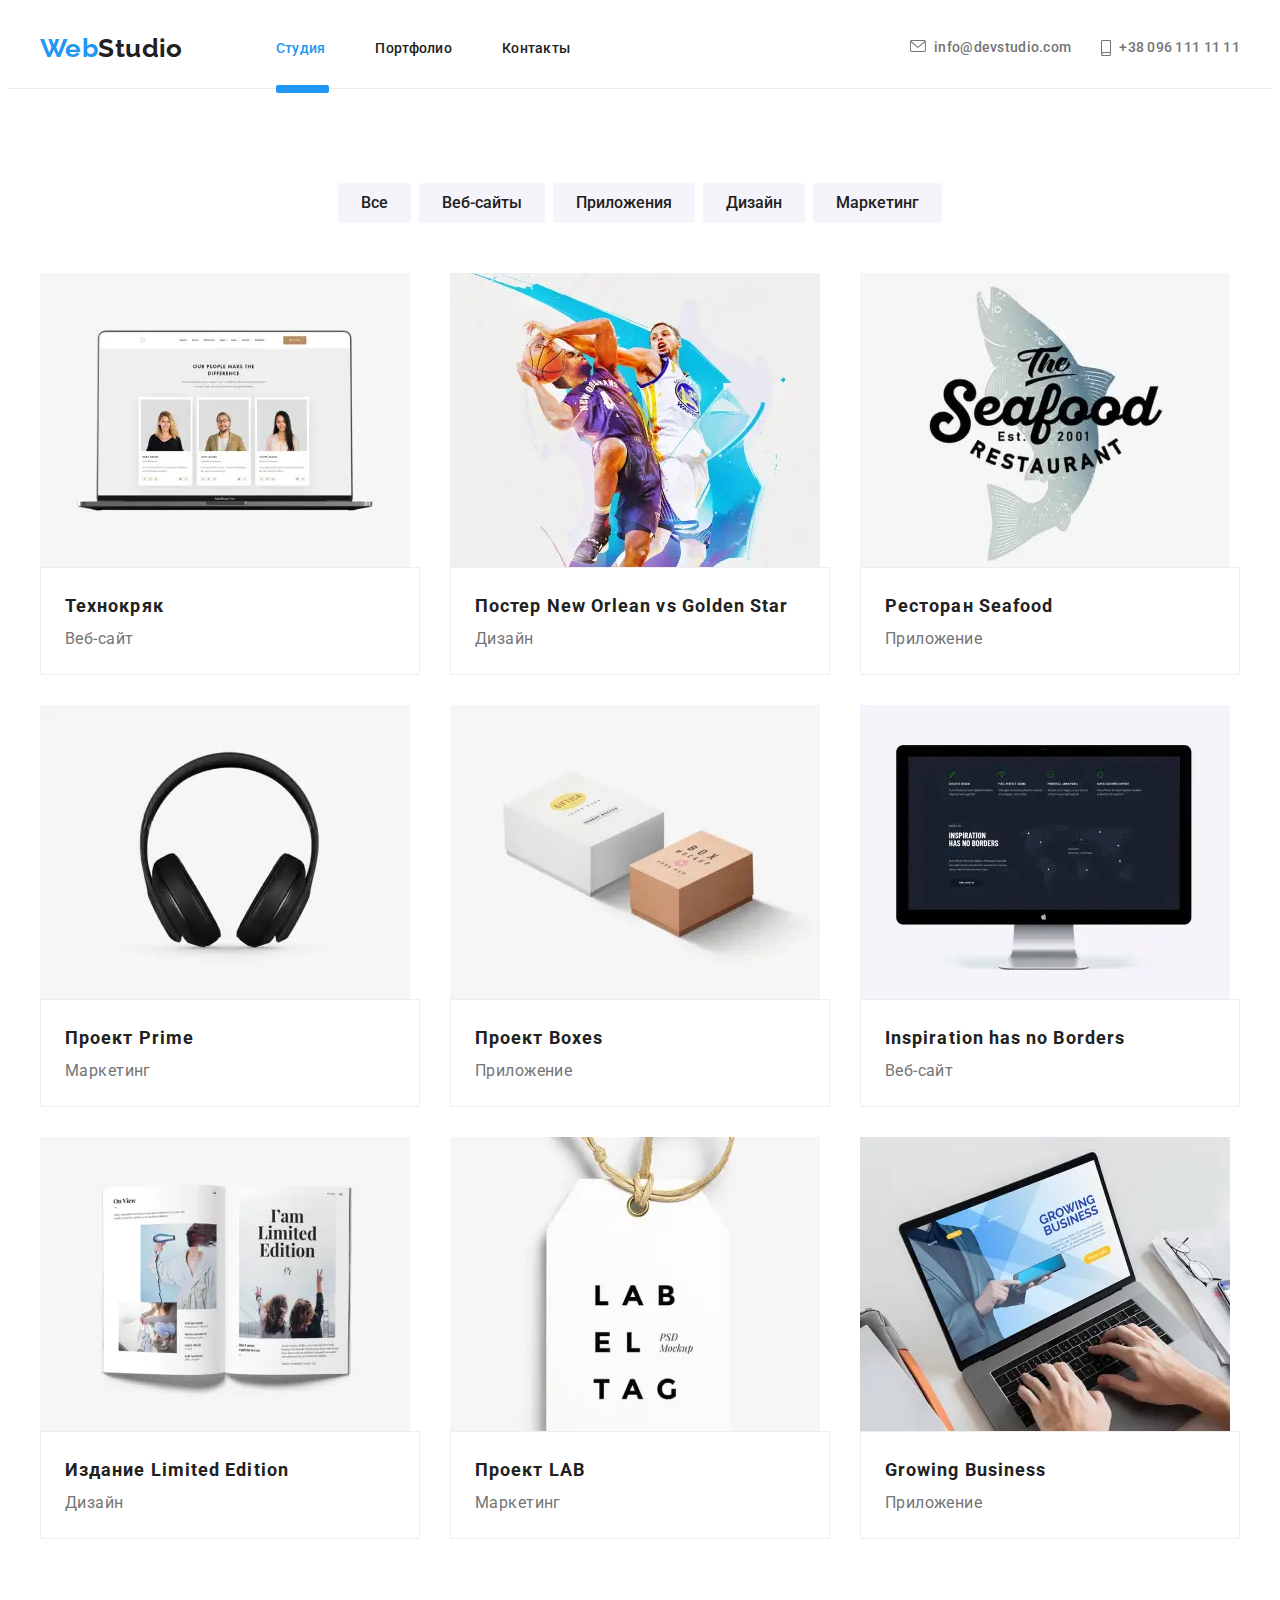
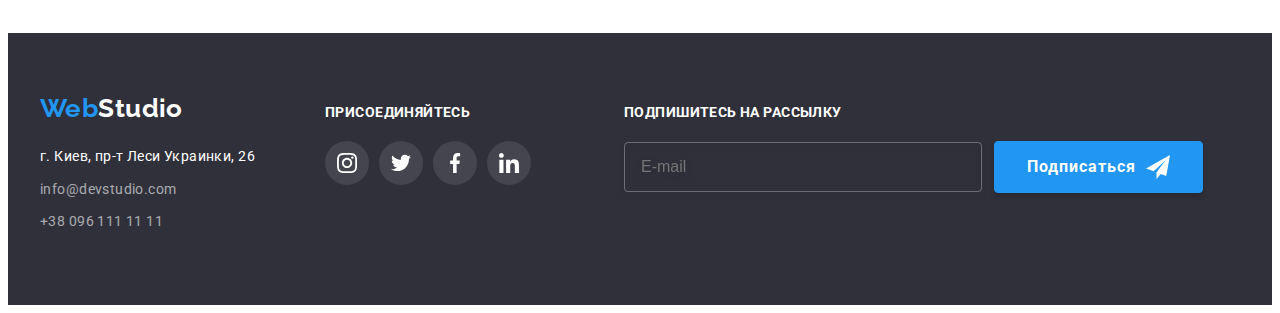
==== commit 3c6b8cdb: "version 1.6" ====
--- a/portfolio.html
+++ b/portfolio.html
@@ -30,10 +30,10 @@
           <a class="logo link" href="./"><span class="logo__color">Web</span>Studio</a>
           <ul class="header-list list">
             <li class="header-list__item">
-              <a href="./index.html" class="header-list__link link">Студия</a>
+              <a href="./index.html" class="header-list__link link current">Студия</a>
             </li>
             <li class="header-list__item">
-              <a href="./portfolio.html" class="header-list__link link current">Портфолио</a>
+              <a href="./portfolio.html" class="header-list__link link">Портфолио</a>
             </li>
             <li class="header-list__item">
               <a href="" class="header-list__link link">Контакты</a>
@@ -62,7 +62,7 @@
 
         <!-- MOBILE MENU -->
 
-        <div class="mobile-menu is-hidden" data-menu>
+        <div class="mobile-menu" data-menu>
           <div class="mobile-menu__container">
             <button type="button" class="mobile-menu__btn">
               <svg class="mobile-menu__close" width="40" height="40" data-menu-close>
@@ -72,36 +72,38 @@
 
             <ul class="mobile-menu__nav-list list">
               <li class="mobile-menu__nav-item">
-                <a href="./index.html" class="mobile-menu__link link">Студия</a>
+                <a href="./index.html" class="mobile-menu__link link mobile-menu__link-current"
+                  >Студия</a
+                >
               </li>
               <li class="mobile-menu__nav-item">
-                <a href="./portfolio.html" class="mobile-menu__link link mobile-menu__link-current"
-                  >Портфолио</a
-                >
+                <a href="./portfolio.html" class="mobile-menu__link link">Портфолио</a>
               </li>
               <li class="mobile-menu__nav-item">
                 <a href="" class="mobile-menu__link link">Контакты</a>
               </li>
             </ul>
-            <a href="tel:+380961111111" class="link mobile-menu-phone"> +38 096 111 11 11</a>
-            <a href="mailto:info@devstudio.com" class="mobile-menu-mail link">
-              info@devstudio.com</a
-            >
-
-            <ul class="mobile-social">
-              <li class="mobile-social__item list">
-                <a href="" class="link mobile-social__link">Instagram</a>
-              </li>
-              <li class="mobile-social__item list">
-                <a href="" class="link mobile-social__link">Twitter</a>
-              </li>
-              <li class="mobile-social__item list">
-                <a href="" class="link mobile-social__link">Facebook</a>
-              </li>
-              <li class="mobile-social__item list">
-                <a href="" class="link mobile-social__link">LinkedIn</a>
-              </li>
-            </ul>
+            <div class="mobile-menu__contacts">
+              <a href="tel:+380961111111" class="link mobile-menu-phone"> +38 096 111 11 11</a>
+              <a href="mailto:info@devstudio.com" class="mobile-menu-mail link">
+                info@devstudio.com</a
+              >
+
+              <ul class="mobile-social">
+                <li class="mobile-social__item list">
+                  <a href="" class="link mobile-social__link">Instagram</a>
+                </li>
+                <li class="mobile-social__item list">
+                  <a href="" class="link mobile-social__link">Twitter</a>
+                </li>
+                <li class="mobile-social__item list">
+                  <a href="" class="link mobile-social__link">Facebook</a>
+                </li>
+                <li class="mobile-social__item list">
+                  <a href="" class="link mobile-social__link">LinkedIn</a>
+                </li>
+              </ul>
+            </div>
           </div>
         </div>
       </div>
--- a/css/main.min.css
+++ b/css/main.min.css
@@ -1,2 +1,2 @@
-:root{--bg-btn: #f5f4fa;--bg-dark: #2f303a;--accent-text-color: #2196f3;--header-text-color: #212121;--main-text-color: #757575;--lite-text-one: #ffffff;--lite-text-second: rgba(255, 255, 255, 0.6);--background-overlay: rgba(0, 0, 0, 0.2);--border-color: #eeeeee;--border-color-header: #ececec;--social-and-client: #afb1b8;--main-font-family: 'Roboto', sans-serif;--logo-font-family: 'Raleway', sans-serif}.visually-hidden{position:absolute;width:1px;height:1px;margin:-1px;padding:0;overflow:hidden;border:0;clip:rect(0 0 0 0)}.container{padding-left:15px;padding-right:15px;margin-left:auto;margin-right:auto}@media screen and (min-width: 480px){.container{width:480px}}@media screen and (min-width: 768px){.container{width:768px}}@media screen and (min-width: 1200px){.container{width:1200px}}body{font-family:'Roboto', sans-serif;color:var(--header-text-color);letter-spacing:0.03em;font-size:14px;background-color:var(--lite-text-one)}.list{list-style:none}.link{text-decoration:none}h1,h2,h3,h4,p{margin-top:0px;margin-bottom:0px}ul{margin-top:0px;margin-bottom:0px;padding-left:0px}img{display:block;max-width:100%;height:auto}.section{padding-top:60px;padding-bottom:60px}@media screen and (min-width: 1200px){.section{padding-top:94px;padding-bottom:94px}}.logo{font-family:var(--logo-font-family);font-style:normal;font-weight:700;font-size:26px;line-height:1.19;color:var(--header-text-color)}.logo__color{color:var(--accent-text-color)}.is-hidden{opacity:0;visibility:hidden;pointer-events:none}.overlay{position:fixed;top:0;left:0;width:100vw;padding:0 15px;height:100%;background-color:var(--background-overlay);transition:opacity 500ms cubic-bezier(0.4, 0, 0.2, 1);z-index:1}.modal{position:absolute;top:50%;left:50%;transform:translate(-50%, -50%);width:450px;height:609px;background-color:var(--lite-text-one);box-shadow:0px 1px 3px rgba(0,0,0,0.12),0px 1px 1px rgba(0,0,0,0.14),0px 2px 1px rgba(0,0,0,0.2);border-radius:4px;transform:translate()}@media screen and (max-width: 480px){.modal{width:calc(100% - 60px);min-width:290px}}@media screen and (max-width: 380px){.modal{width:100%;min-width:320px}}@media screen and (min-width: 1200px){.modal{width:528px;height:581px}}.modal__close-icon{display:block;position:absolute;top:8px;right:8px;width:30px;height:30px}.modal__close-icon:hover,.modal__close-icon:focus{fill:var(--accent-text-color)}.modal-form{padding:40px;display:flex;flex-direction:column;align-items:flex-start}.modal-form__title{font-weight:700;font-size:20px;line-height:1.15;margin-bottom:12px;text-align:center}.modal-form__lable{display:block;text-align:start;width:100%;font-size:12px;line-height:1.17;letter-spacing:0.01em;margin-bottom:10px;color:var(--main-text-color)}.modal-form__input{width:100%;height:40px;margin-top:4px;padding-left:42px;border:1px solid rgba(33,33,33,0.2);box-sizing:border-box;border-radius:4px;outline:none}.modal-form__input:hover,.modal-form__input:focus{border:1px solid var(--accent-text-color)}.modal-form__message-lable{margin-bottom:20px}.modal-form__message{width:100%;height:120px;resize:none;padding:12px 16px}.modal-form__chekbox-area{margin-left:0px;display:flex;align-items:center;font-size:12px;line-height:1.17;color:var(--main-text-color);margin-bottom:30px}@media screen and (min-width: 1200px){.modal-form__chekbox-area{font-size:14px;line-height:1.71;margin-left:12px}}.modal-form__chekbox-link{color:var(--accent-text-color)}.modal-form__area{position:relative}.modal-form__icon{width:18px;height:18px;position:absolute;top:50%;left:12px;transform:translateY(-50%)}.modal-form__input:hover+.modal-form__icon,.modal-form__input:focus+.modal-form__icon{fill:var(--accent-text-color)}.modal-form__chek{display:inline-block;margin-right:7px;width:16px;height:15px;background-image:url(../images/svg/chek-square.svg)}.modal-form__chekbox:checked ~ .modal-form__chek{display:inline-block;background-image:url(../images/svg/check.svg)}.social{display:flex;width:206px;height:44px;margin:0 auto;justify-content:space-between;align-items:center}.social__icon{width:20px;height:20px}.social__link{display:flex;justify-content:center;align-items:center;border-radius:50%;width:44px;height:44px;fill:var(--social-and-client);transition:fill 250ms cubic-bezier(0.4, 0, 0.2, 1),background-color 250ms cubic-bezier(0.4, 0, 0.2, 1)}.social__link:hover,.social__link:focus{fill:var(--lite-text-one);background-color:var(--accent-text-color)}.hero__title{font-weight:900;font-size:26px;line-height:1.62;letter-spacing:0.06em;text-transform:uppercase;color:var(--lite-text-one);margin-bottom:30px}@media screen and (min-width: 1200px){.hero__title{font-size:44px;line-height:1.36}}.sections-title{font-weight:700;font-size:28px;line-height:1.18;text-align:center;margin-bottom:30px}@media screen and (min-width: 1200px){.sections-title{font-size:36px;line-height:1.17;margin-bottom:50px}}.main-nav{display:flex;align-items:center}.header-list__link,.contact-mail,.contact-phone{font-weight:500;line-height:1.14;letter-spacing:0.02em;color:var(--header-text-color);transition:color 250ms cubic-bezier(0.4, 0, 0.2, 1)}.contact-mail,.contact-phone{color:var(--main-text-color)}.header-list__link:hover,.header-list__link:focus,.contact-mail:hover,.contact-mail:focus,.contact-phone:hover,.contact-phone:focus{color:var(--accent-text-color)}.header{border-bottom:1px solid var(--border-color-header);height:60px}.header-list{display:none}.header-contact{display:none}.header__container{display:flex;justify-content:space-between;align-items:center;position:relative;z-index:1}.header__burger-btn{padding:0;border:0;line-height:0;background-color:transparent;margin-top:10px;margin-bottom:10px}.header__burger-btn:hover{fill:var(--accent-text-color)}@media screen and (min-width: 768px){.header-contact{display:block}.header__burger-btn{display:none}.header-list{display:flex;margin-left:88px}.header{display:flex;height:80px}.header-list__item{position:relative}.header-list__item:not(:last-child){margin-right:50px}.contact-mail{margin-left:auto;display:flex;align-items:baseline;margin-bottom:10px}.contact-mail__icon{width:16px;height:12px;fill:currentColor;margin-right:8px}.contact-phone{display:flex;align-items:center}.contact-phone__icon{width:10px;height:16px;fill:currentColor;margin-right:8px}.current{color:var(--accent-text-color)}.current::after{content:'';position:absolute;display:block;border:2px solid var(--accent-text-color);background-color:var(--accent-text-color);border-radius:2px;width:100%;height:4px;margin-top:29px}}@media screen and (min-width: 1200px){.header-contact{display:flex;align-items:center}.contact-mail{margin-bottom:0px;margin-right:30px}.header-list{margin-left:93px}}.mobile-menu{position:fixed;top:0;left:0;width:100%;height:100vh;z-index:10;background-color:var(--lite-text-one);transition:opacity 250ms cubic-bezier(0.4, 0, 0.2, 1)}@media screen and (max-width: 319px){.mobile-menu{min-width:320px;overflow:auto}}.mobile-menu__container{display:flex;justify-content:space-between;height:100%;flex-wrap:wrap;position:relative;padding:48px 15px;margin-left:auto;margin-right:auto}@media screen and (min-width: 480px){.mobile-menu__container{width:480px}}.mobile-menu__contacts{flex-basis:100%;display:flex;flex-direction:column;margin-top:auto;margin-left:15px}.mobile-menu__btn{position:absolute;top:10px;right:15px;padding:0;border:0;line-height:0;background-color:transparent}.mobile-menu__btn:hover{fill:var(--accent-text-color)}.mobile-menu__nav-list{margin-left:15px}.mobile-menu__link{font-weight:500;font-size:40px;line-height:1.18;letter-spacing:0.02em;margin-bottom:48px;color:var(--header-text-color)}.mobile-menu__link:hover{border:1px solid #000000;text-shadow:0px 4px 4px rgba(0,0,0,0.25)}.mobile-menu__nav-item:not(:last-child){margin-bottom:32px}.mobile-menu-phone{font-weight:500;font-size:34px;line-height:1.18;letter-spacing:0.02em;color:var(--accent-text-color);margin-bottom:32px}.mobile-menu-mail{font-weight:500;font-size:24px;line-height:1.17;letter-spacing:0.02em;color:var(--main-text-color);margin-bottom:64px}.mobile-social{display:flex;flex-wrap:wrap}.mobile-social__item{font-size:18px;line-height:1.22;font-weight:500;letter-spacing:0.02em}.mobile-social__item:not(:last-child):after{content:"";width:0px;height:22px;margin:0 10px;border:1px solid rgba(33,33,33,0.2)}.mobile-social__link{color:var(--accent-text-color)}.mobile-menu__link-current{color:var(--accent-text-color)}.hero{background-color:var(--bg-dark);text-align:center}.hero__container{max-width:768px;height:auto;margin:0 auto;background-image:linear-gradient(rgba(47,48,58,0.4), rgba(47,48,58,0.4)),url("../images/bg/header-img-mobile.jpg");background-size:cover;padding-top:118px;padding-bottom:118px}@media (min-device-pixel-ratio: 2), (min-resolution: 192dpi), (min-resolution: 2dppx){.hero__container{background-image:linear-gradient(rgba(47,48,58,0.4), rgba(47,48,58,0.4)),url("../images/bg/header-img-mobile@2x.jpg")}}@media screen and (min-width: 768px){.hero__container{max-width:1200px;background-image:linear-gradient(rgba(47,48,58,0.4), rgba(47,48,58,0.4)),url("../images/bg/header-img-tablet.jpg")}}@media screen and (min-width: 768px) and (min-device-pixel-ratio: 2), screen and (min-width: 768px) and (min-resolution: 192dpi), screen and (min-width: 768px) and (min-resolution: 2dppx){.hero__container{background-image:linear-gradient(rgba(47,48,58,0.4), rgba(47,48,58,0.4)),url("../images/bg/header-img-tablet@2x.jpg")}}@media screen and (min-width: 1200px){.hero__container{max-width:1600px;padding-top:200px;padding-bottom:200px;background-image:linear-gradient(rgba(47,48,58,0.4), rgba(47,48,58,0.4)),url("../images/bg/header-img-desktop.jpg")}}@media screen and (min-width: 1200px) and (min-device-pixel-ratio: 2), screen and (min-width: 1200px) and (min-resolution: 192dpi), screen and (min-width: 1200px) and (min-resolution: 2dppx){.hero__container{background-image:linear-gradient(rgba(47,48,58,0.4), rgba(47,48,58,0.4)),url("../images/bg/header-img-desktop@2x.jpg")}}.modal-btn{box-sizing:border-box;min-width:200px;min-height:50px;font-family:inherit;font-weight:700;font-size:16px;line-height:1.87;letter-spacing:0.06em;color:var(--lite-text-one);background-color:var(--accent-text-color);cursor:pointer;margin-left:auto;margin-right:auto;padding:10px 32px;border:1px solid var(--accent-text-color);box-shadow:0px 4px 4px rgba(0,0,0,0.15);border-radius:4px;transition:transform 500ms cubic-bezier(0.4, 0, 0.2, 1)}.modal-btn:hover,.modal-btn:focus{transform:scale(1.05)}.features__item{flex-basis:100%}.features__item:not(:last-child){margin-bottom:30px}@media screen and (min-width: 768px){.features__item:not(:last-child){margin-bottom:15px}}@media screen and (min-width: 768px){.features{display:flex;flex-wrap:wrap;margin:-15px}.features__item.features__item_position{flex-basis:calc((100% - 60px) / 2);margin:15px}}@media screen and (min-width: 1200px){.features__item.features__item_position{flex-basis:calc((100% - 120px) / 4)}}.features__icon-container{width:100%;height:120px;margin-bottom:30px;display:flex;justify-content:center;align-items:center;background-color:var(--bg-btn);border-radius:4px}.features__icon{max-width:70px;height:70px}.features__title{text-align:center;font-weight:700;font-size:14px;line-height:1.14;text-transform:uppercase;margin-bottom:10px}@media screen and (min-width: 768px){.features__title{text-align:start}}.features__text{font-weight:400;line-height:1.71;color:var(--main-text-color)}.preview-section{padding-top:0px;display:none}@media screen and (min-width: 1200px){.preview-section{display:flex}}.preview-list{display:flex}.preview-card{position:relative;display:flex}.preview-card:not(:last-child){margin-right:30px}.preview-card__description{position:absolute;display:flex;text-transform:uppercase;background:rgba(47,48,58,0.8);color:var(--lite-text-one);font-weight:700;line-height:1.14px;letter-spacing:0.03em;align-items:center;justify-content:center;width:100%;height:70px;bottom:0px}.team-section{background-color:var(--bg-btn)}.team-list{display:flex;flex-wrap:wrap;margin:-15px}.team{box-shadow:0px 2px 1px rgba(0,0,0,0.2),0px 1px 1px rgba(0,0,0,0.14),0px 1px 3px rgba(0,0,0,0.12);border-radius:4px;width:100%;margin:15px}@media screen and (min-width: 768px){.team{width:calc((100% - 60px) / 2)}}@media screen and (min-width: 1200px){.team{width:calc((100% - 120px) / 4)}}.team__description{background-color:var(--lite-text-one);padding-top:30px;padding-bottom:30px;border-bottom-left-radius:1px solid transparent;border-bottom-right-radius:1px solid transparent;border-radius:4px}.team__unit{font-weight:500;font-size:16px;line-height:1.19;text-align:center;margin-bottom:10px}.team__position{font-weight:400;font-size:16px;line-height:1.19;text-align:center;color:var(--main-text-color);margin-bottom:16px}.client{width:calc((100% - 60px) / 2);margin:15px}@media screen and (min-width: 768px){.client{width:calc((100% - 90px) / 3)}}@media screen and (min-width: 1200px){.client{width:calc((100% - 180px) / 6)}}.client-list{display:flex;flex-wrap:wrap;margin:-15px}.client__link{display:flex;justify-content:center;align-items:center;width:100%;height:92px;border:1px solid var(--social-and-client);border-radius:4px;fill:var(--social-and-client);transition:fill 250ms cubic-bezier(0.4, 0, 0.2, 1),border-color 250ms cubic-bezier(0.4, 0, 0.2, 1)}.client__link:hover,.client__link:focus{fill:var(--accent-text-color);border-color:var(--accent-text-color)}.client__item{width:106px;height:60px}.footer{background-color:var(--bg-dark);color:var(--lite-text-one);font-weight:400;line-height:1.71;padding-top:60px;padding-bottom:60px}.address{font-style:normal;margin-bottom:8px;margin-top:20px}@media screen and (min-width: 1200px){.address{margin-bottom:9px}}.footer_logo{color:var(--lite-text-one)}.footer-list__contact{color:var(--lite-text-second)}.footer-list__contact:hover,.footer-list__contact:focus{color:var(--accent-text-color)}.footer-contacts{text-align:center;margin-bottom:60px}@media screen and (min-width: 768px){.footer-contacts{margin-left:76px}}@media screen and (min-width: 1200px){.footer-contacts{margin-bottom:0px;margin-left:0px;flex-shrink:0;text-align:start}}.footer__container{display:flex;flex-direction:column;align-items:center}@media screen and (min-width: 768px){.footer__container{flex-direction:row;flex-wrap:wrap;align-items:baseline}}@media screen and (min-width: 1200px){.footer__container{flex-wrap:nowrap}}.footer-list .list:not(:last-child){margin-bottom:8px}@media screen and (min-width: 1200px){.footer-list .list:not(:last-child){margin-bottom:9px}}.footer-social{display:flex;flex-direction:column;align-items:center;margin-bottom:60px}@media screen and (min-width: 768px){.footer-social{margin-right:89px;margin-left:auto}}@media screen and (min-width: 1200px){.footer-social{margin-right:93px;margin-left:70px;align-items:flex-start}}.footer-social__title{font-size:14px;font-weight:700;line-height:1.14;text-transform:uppercase;margin-bottom:20px}.social__link_footer{fill:var(--lite-text-one);background-color:rgba(255,255,255,0.1);transition:background-color 250ms cubic-bezier(0.4, 0, 0.2, 1)}.footer-form{width:100%}.footer-form__title{display:block;text-align:center;margin-bottom:20px;font-weight:700;font-size:14px;line-height:1.14;text-transform:uppercase;color:var(--lite-text-one)}@media screen and (min-width: 1200px){.footer-form__title{text-align:start}}.footer-form__input-btn{display:flex;flex-direction:column;align-items:center}@media screen and (min-width: 1200px){.footer-form__input-btn{flex-direction:row;align-items:center}}.footer-form__input{font-size:16px;line-height:1.25;color:rgba(255,255,255,0.6);padding-left:16px;width:100%;height:50px;background-color:transparent;border:1px solid rgba(255,255,255,0.3);box-sizing:border-box;filter:drop-shadow(0px 4px 4px rgba(0,0,0,0.15));border-radius:4px;outline:none;margin-bottom:20px}@media screen and (min-width: 768px){.footer-form__input{width:450px}}@media screen and (min-width: 1200px){.footer-form__input{margin-bottom:0px;width:358px}}.footer-form__input:hover,.footer-form__input:focus{border:1px solid var(--accent-text-color)}.footer-form__btn{margin-left:12px}.footer-btn{display:flex;align-items:center;box-sizing:border-box;min-width:200px;min-height:50px;font-family:inherit;font-weight:700;font-size:16px;line-height:1.88;letter-spacing:0.06em;color:var(--lite-text-one);background-color:var(--accent-text-color);cursor:pointer;padding:10px 32px;border:1px solid var(--accent-text-color);box-shadow:0px 4px 4px rgba(0,0,0,0.15);border-radius:4px;transition:transform 500ms cubic-bezier(0.4, 0, 0.2, 1)}.footer-btn:hover,.footer-btn:focus{transform:scale(1.05)}.footer-btn__icon-send{width:24px;height:24px;margin-left:10px}.btn-select{font-family:inherit;font-weight:500;font-size:16px;line-height:1.62;text-align:center;color:var(--header-text-color);background-color:var(--bg-btn);cursor:pointer;border:1px solid transparent;border-radius:4px;padding:6px 22px;transition-property:background-color;transition-duration:250ms;transition-timing-function:cubic-bezier(0.4, 0, 0.2, 1)}.btn-select:hover,.btn-select:focus{color:var(--lite-text-one);background-color:var(--accent-text-color);box-shadow:0px 3px 1px rgba(0,0,0,0.1),0px 1px 2px rgba(0,0,0,0.08),0px 2px 2px rgba(0,0,0,0.12)}.btn-select-list{display:flex;flex-wrap:wrap;justify-content:flex-start;margin:-8px -4px}@media screen and (min-width: 768px){.btn-select-list{margin:0 -4px;justify-content:center}}.container__btn-select{margin-bottom:40px}@media screen and (min-width: 768px){.container__btn-select{margin-bottom:30px}}@media screen and (min-width: 1200px){.container__btn-select{margin-bottom:50px}}.btn-select-list__item{margin:8px 4px}@media screen and (min-width: 768px){.btn-select-list__item{margin:0 4px}}.examples-list{display:flex;position:relative;flex-wrap:wrap;margin:-15px}.examples-card{flex-basis:100%;margin:15px}@media screen and (min-width: 768px){.examples-card{flex-basis:calc((100% - 60px) / 2);margin:15px}}@media screen and (min-width: 1200px){.examples-card{flex-basis:calc((100% - 90px) / 3);margin:15px}}.examples-card__title{font-weight:700;font-size:18px;line-height:2;letter-spacing:0.06em}.examples-card__subtitle{font-weight:400;font-size:16px;line-height:1.87;color:var(--main-text-color)}.examples-card__link{display:block;color:var(--header-text-color)}.examples-card__link:hover,.examples-card__link:focus{box-shadow:0px 1px 1px rgba(0,0,0,0.12),0px 4px 4px rgba(0,0,0,0.06),1px 4px 6px rgba(0,0,0,0.16)}.examples-card__description{padding-top:20px;padding-bottom:20px;padding-left:24px;padding-right:24px;border:1px solid var(--border-color)}.backdrop{position:relative;overflow:hidden}.backdrop__text{position:absolute;top:0;display:flex;justify-content:center;align-items:center;padding:0 24px;width:100%;height:100%;background-color:rgba(33,150,243,0.9);color:var(--lite-text-one);font-size:18px;line-height:1.56em;transform:translateY(100%);transition:transform 250ms cubic-bezier(0.4, 0, 0.2, 1)}.examples-card__link:hover .backdrop__text,.examples-card__link:focus .backdrop__text{transform:translateY(0)}
+:root{--bg-btn: #f5f4fa;--bg-dark: #2f303a;--accent-text-color: #2196f3;--header-text-color: #212121;--main-text-color: #757575;--lite-text-one: #ffffff;--lite-text-second: rgba(255, 255, 255, 0.6);--background-overlay: rgba(0, 0, 0, 0.2);--border-color: #eeeeee;--border-color-header: #ececec;--social-and-client: #afb1b8;--main-font-family: 'Roboto', sans-serif;--logo-font-family: 'Raleway', sans-serif}.visually-hidden{position:absolute;width:1px;height:1px;margin:-1px;padding:0;overflow:hidden;border:0;clip:rect(0 0 0 0)}.container{padding-left:15px;padding-right:15px;margin-left:auto;margin-right:auto}@media screen and (min-width: 480px){.container{width:480px}}@media screen and (min-width: 768px){.container{width:768px}}@media screen and (min-width: 1200px){.container{width:1200px}}body{font-family:'Roboto', sans-serif;color:var(--header-text-color);letter-spacing:0.03em;font-size:14px;background-color:var(--lite-text-one)}.list{list-style:none}.link{text-decoration:none}h1,h2,h3,h4,p{margin-top:0px;margin-bottom:0px}ul{margin-top:0px;margin-bottom:0px;padding-left:0px}img{display:block;max-width:100%;height:auto}.section{padding-top:60px;padding-bottom:60px}@media screen and (min-width: 1200px){.section{padding-top:94px;padding-bottom:94px}}.logo{font-family:var(--logo-font-family);font-style:normal;font-weight:700;font-size:26px;line-height:1.19;color:var(--header-text-color)}.logo__color{color:var(--accent-text-color)}.is-hidden{opacity:0;visibility:hidden;pointer-events:none}.overlay{position:fixed;top:0;left:0;width:100vw;padding:0 15px;height:100%;background-color:var(--background-overlay);transition:opacity 500ms cubic-bezier(0.4, 0, 0.2, 1);z-index:1;overflow-y:scroll}.modal{position:absolute;top:50%;left:50%;transform:translate(-50%, -50%);width:450px;height:609px;background-color:var(--lite-text-one);box-shadow:0px 1px 3px rgba(0,0,0,0.12),0px 1px 1px rgba(0,0,0,0.14),0px 2px 1px rgba(0,0,0,0.2);border-radius:4px}@media screen and (max-width: 479px){.modal{width:calc(100% - 60px);min-width:290px}}@media screen and (max-width: 380px){.modal{width:100%;min-width:320px}}@media screen and (min-width: 1200px){.modal{width:528px;height:581px}}.modal__close-icon{display:block;position:absolute;top:8px;right:8px;width:30px;height:30px}.modal__close-icon:hover,.modal__close-icon:focus{fill:var(--accent-text-color)}.modal-form{padding:40px;display:flex;flex-direction:column;align-items:flex-start}.modal-form__title{font-weight:700;font-size:20px;line-height:1.15;margin-bottom:12px;text-align:center}.modal-form__lable{display:block;text-align:start;width:100%;font-size:12px;line-height:1.17;letter-spacing:0.01em;margin-bottom:10px;color:var(--main-text-color)}.modal-form__input{width:100%;height:40px;margin-top:4px;padding-left:42px;border:1px solid rgba(33,33,33,0.2);box-sizing:border-box;border-radius:4px;outline:none}.modal-form__input:hover,.modal-form__input:focus{border:1px solid var(--accent-text-color)}.modal-form__message-lable{margin-bottom:20px}.modal-form__message{width:100%;height:120px;resize:none;padding:12px 16px}.modal-form__chekbox-area{margin-left:0px;display:flex;align-items:center;font-size:12px;line-height:1.17;color:var(--main-text-color);margin-bottom:30px}@media screen and (min-width: 1200px){.modal-form__chekbox-area{font-size:14px;line-height:1.71;margin-left:12px}}.modal-form__chekbox-link{color:var(--accent-text-color)}.modal-form__area{position:relative}.modal-form__icon{width:18px;height:18px;position:absolute;top:50%;left:12px;transform:translateY(-50%)}.modal-form__input:hover+.modal-form__icon,.modal-form__input:focus+.modal-form__icon{fill:var(--accent-text-color)}.modal-form__chek{display:block;margin-right:7px;width:16px;height:15px;background-image:url(../images/svg/chek-square.svg)}.modal-form__chekbox:checked ~ .modal-form__chek{display:inline-block;background-image:url(../images/svg/check.svg)}.social{display:flex;width:206px;height:44px;margin:0 auto;justify-content:space-between;align-items:center}.social__icon{width:20px;height:20px}.social__link{display:flex;justify-content:center;align-items:center;border-radius:50%;width:44px;height:44px;fill:var(--social-and-client);transition:fill 250ms cubic-bezier(0.4, 0, 0.2, 1),background-color 250ms cubic-bezier(0.4, 0, 0.2, 1)}.social__link:hover,.social__link:focus{fill:var(--lite-text-one);background-color:var(--accent-text-color)}.hero__title{font-weight:900;font-size:26px;line-height:1.62;letter-spacing:0.06em;text-transform:uppercase;color:var(--lite-text-one);margin-bottom:30px}@media screen and (min-width: 1200px){.hero__title{font-size:44px;line-height:1.36}}.sections-title{font-weight:700;font-size:28px;line-height:1.18;text-align:center;margin-bottom:30px}@media screen and (min-width: 1200px){.sections-title{font-size:36px;line-height:1.17;margin-bottom:50px}}.main-nav{display:flex;align-items:center}.header-list__link,.contact-mail,.contact-phone{font-weight:500;line-height:1.14;letter-spacing:0.02em;color:var(--header-text-color);transition:color 250ms cubic-bezier(0.4, 0, 0.2, 1)}.contact-mail,.contact-phone{color:var(--main-text-color)}.header-list__link:hover,.header-list__link:focus,.contact-mail:hover,.contact-mail:focus,.contact-phone:hover,.contact-phone:focus{color:var(--accent-text-color)}.header{border-bottom:1px solid var(--border-color-header);height:60px}.header-list{display:none}.header-contact{display:none}.header__container{display:flex;justify-content:space-between;align-items:center;position:relative;z-index:1}.header__burger-btn{padding:0;border:0;line-height:0;background-color:transparent;margin-top:10px;margin-bottom:10px}.header__burger-btn:hover{fill:var(--accent-text-color)}@media screen and (min-width: 768px){.header-contact{display:block}.header__burger-btn{display:none}.header-list{display:flex;margin-left:88px}.header{display:flex;height:80px}.header-list__item{position:relative}.header-list__item:not(:last-child){margin-right:50px}.contact-mail{margin-left:auto;display:flex;align-items:baseline;margin-bottom:10px}.contact-mail__icon{width:16px;height:12px;fill:currentColor;margin-right:8px}.contact-phone{display:flex;align-items:center}.contact-phone__icon{width:10px;height:16px;fill:currentColor;margin-right:8px}.current{color:var(--accent-text-color)}.current::after{content:'';position:absolute;display:block;border:2px solid var(--accent-text-color);background-color:var(--accent-text-color);border-radius:2px;width:100%;height:4px;margin-top:29px}}@media screen and (min-width: 1200px){.header-contact{display:flex;align-items:center}.contact-mail{margin-bottom:0px;margin-right:30px}.header-list{margin-left:93px}}.mobile-menu{opacity:0;visibility:hidden;pointer-events:none;overflow:scroll;position:fixed;top:0;left:0;width:100%;height:100vh;z-index:10;background-color:var(--lite-text-one);transition:opacity 250ms cubic-bezier(0.4, 0, 0.2, 1)}@media screen and (max-width: 319px){.mobile-menu{min-width:320px;overflow:auto}}@media screen and (max-width: 767px){.mobile-menu.is-open{opacity:1;visibility:visible;pointer-events:auto}}.mobile-menu__container{display:flex;justify-content:space-between;height:100%;flex-wrap:wrap;position:relative;padding:48px 15px;margin-left:auto;margin-right:auto}@media screen and (min-width: 480px){.mobile-menu__container{width:480px}}.mobile-menu__contacts{flex-basis:100%;display:flex;flex-direction:column;margin-top:auto;margin-left:15px}.mobile-menu__btn{position:absolute;top:10px;right:15px;padding:0;border:0;line-height:0;background-color:transparent}.mobile-menu__btn:hover{fill:var(--accent-text-color)}.mobile-menu__nav-list{margin-left:15px}.mobile-menu__link{font-weight:500;font-size:40px;line-height:1.18;letter-spacing:0.02em;margin-bottom:48px;color:var(--header-text-color)}.mobile-menu__link:hover{border:1px solid #000000;text-shadow:0px 4px 4px rgba(0,0,0,0.25)}.mobile-menu__nav-item:not(:last-child){margin-bottom:32px}.mobile-menu-phone{font-weight:500;font-size:34px;line-height:1.18;letter-spacing:0.02em;color:var(--accent-text-color);margin-bottom:32px}.mobile-menu-mail{font-weight:500;font-size:24px;line-height:1.17;letter-spacing:0.02em;color:var(--main-text-color);margin-bottom:64px}.mobile-social{display:flex;flex-wrap:wrap}.mobile-social__item{font-size:18px;line-height:1.22;font-weight:500;letter-spacing:0.02em}.mobile-social__item:not(:last-child):after{content:"";width:0px;height:22px;margin:0 10px;border:1px solid rgba(33,33,33,0.2)}.mobile-social__link{color:var(--accent-text-color)}.mobile-menu__link-current{color:var(--accent-text-color)}.hero{background-color:var(--bg-dark);text-align:center}.hero__container{max-width:768px;height:auto;margin:0 auto;background-image:linear-gradient(rgba(47,48,58,0.4), rgba(47,48,58,0.4)),url("../images/bg/header-img-mobile.jpg");background-size:cover;padding-top:118px;padding-bottom:118px}@media (min-device-pixel-ratio: 2), (min-resolution: 192dpi), (min-resolution: 2dppx){.hero__container{background-image:linear-gradient(rgba(47,48,58,0.4), rgba(47,48,58,0.4)),url("../images/bg/header-img-mobile@2x.jpg")}}@media screen and (min-width: 768px){.hero__container{max-width:1200px;background-image:linear-gradient(rgba(47,48,58,0.4), rgba(47,48,58,0.4)),url("../images/bg/header-img-tablet.jpg")}}@media screen and (min-width: 768px) and (min-device-pixel-ratio: 2), screen and (min-width: 768px) and (min-resolution: 192dpi), screen and (min-width: 768px) and (min-resolution: 2dppx){.hero__container{background-image:linear-gradient(rgba(47,48,58,0.4), rgba(47,48,58,0.4)),url("../images/bg/header-img-tablet@2x.jpg")}}@media screen and (min-width: 1200px){.hero__container{max-width:1600px;padding-top:200px;padding-bottom:200px;background-image:linear-gradient(rgba(47,48,58,0.4), rgba(47,48,58,0.4)),url("../images/bg/header-img-desktop.jpg")}}@media screen and (min-width: 1200px) and (min-device-pixel-ratio: 2), screen and (min-width: 1200px) and (min-resolution: 192dpi), screen and (min-width: 1200px) and (min-resolution: 2dppx){.hero__container{background-image:linear-gradient(rgba(47,48,58,0.4), rgba(47,48,58,0.4)),url("../images/bg/header-img-desktop@2x.jpg")}}.modal-btn{box-sizing:border-box;min-width:200px;min-height:50px;font-family:inherit;font-weight:700;font-size:16px;line-height:1.87;letter-spacing:0.06em;color:var(--lite-text-one);background-color:var(--accent-text-color);cursor:pointer;margin-left:auto;margin-right:auto;padding:10px 32px;border:1px solid var(--accent-text-color);box-shadow:0px 4px 4px rgba(0,0,0,0.15);border-radius:4px;transition:transform 500ms cubic-bezier(0.4, 0, 0.2, 1)}.modal-btn:hover,.modal-btn:focus{transform:scale(1.05)}.features__item{flex-basis:100%}.features__item:not(:last-child){margin-bottom:30px}@media screen and (min-width: 768px){.features__item:not(:last-child){margin-bottom:15px}}@media screen and (min-width: 768px){.features{display:flex;flex-wrap:wrap;margin:-15px}.features__item.features__item_position{flex-basis:calc((100% - 60px) / 2);margin:15px}}@media screen and (min-width: 1200px){.features__item.features__item_position{flex-basis:calc((100% - 120px) / 4)}}.features__icon-container{width:100%;height:120px;margin-bottom:30px;display:flex;justify-content:center;align-items:center;background-color:var(--bg-btn);border-radius:4px}.features__icon{max-width:70px;height:70px}.features__title{text-align:center;font-weight:700;font-size:14px;line-height:1.14;text-transform:uppercase;margin-bottom:10px}@media screen and (min-width: 768px){.features__title{text-align:start}}.features__text{font-weight:400;line-height:1.71;color:var(--main-text-color)}.preview-section{padding-top:0px;display:none}@media screen and (min-width: 1200px){.preview-section{display:flex}}.preview-list{display:flex}.preview-card{position:relative;display:flex}.preview-card:not(:last-child){margin-right:30px}.preview-card__description{position:absolute;display:flex;text-transform:uppercase;background:rgba(47,48,58,0.8);color:var(--lite-text-one);font-weight:700;line-height:1.14px;letter-spacing:0.03em;align-items:center;justify-content:center;width:100%;height:70px;bottom:0px}.team-section{background-color:var(--bg-btn)}.team-list{display:flex;flex-wrap:wrap;margin:-15px}.team{box-shadow:0px 2px 1px rgba(0,0,0,0.2),0px 1px 1px rgba(0,0,0,0.14),0px 1px 3px rgba(0,0,0,0.12);border-radius:4px;width:100%;margin:15px}@media screen and (min-width: 768px){.team{width:calc((100% - 60px) / 2)}}@media screen and (min-width: 1200px){.team{width:calc((100% - 120px) / 4)}}.team__description{background-color:var(--lite-text-one);padding-top:30px;padding-bottom:30px;border-bottom-left-radius:1px solid transparent;border-bottom-right-radius:1px solid transparent;border-radius:4px}.team__unit{font-weight:500;font-size:16px;line-height:1.19;text-align:center;margin-bottom:10px}.team__position{font-weight:400;font-size:16px;line-height:1.19;text-align:center;color:var(--main-text-color);margin-bottom:16px}.client{width:calc((100% - 60px) / 2);margin:15px}@media screen and (min-width: 768px){.client{width:calc((100% - 90px) / 3)}}@media screen and (min-width: 1200px){.client{width:calc((100% - 180px) / 6)}}.client-list{display:flex;flex-wrap:wrap;margin:-15px}.client__link{display:flex;justify-content:center;align-items:center;width:100%;height:92px;border:1px solid var(--social-and-client);border-radius:4px;fill:var(--social-and-client);transition:fill 250ms cubic-bezier(0.4, 0, 0.2, 1),border-color 250ms cubic-bezier(0.4, 0, 0.2, 1)}.client__link:hover,.client__link:focus{fill:var(--accent-text-color);border-color:var(--accent-text-color)}.client__item{width:106px;height:60px}.footer{background-color:var(--bg-dark);color:var(--lite-text-one);font-weight:400;line-height:1.71;padding-top:60px;padding-bottom:60px}.address{font-style:normal;margin-bottom:8px;margin-top:20px}@media screen and (min-width: 1200px){.address{margin-bottom:9px}}.footer_logo{color:var(--lite-text-one)}.footer-list__contact{color:var(--lite-text-second)}.footer-list__contact:hover,.footer-list__contact:focus{color:var(--accent-text-color)}.footer-contacts{text-align:center;margin-bottom:60px}@media screen and (min-width: 768px){.footer-contacts{margin-left:76px}}@media screen and (min-width: 1200px){.footer-contacts{margin-bottom:0px;margin-left:0px;flex-shrink:0;text-align:start}}.footer__container{display:flex;flex-direction:column;align-items:center}@media screen and (min-width: 768px){.footer__container{flex-direction:row;flex-wrap:wrap;align-items:baseline}}@media screen and (min-width: 1200px){.footer__container{flex-wrap:nowrap}}.footer-list .list:not(:last-child){margin-bottom:8px}@media screen and (min-width: 1200px){.footer-list .list:not(:last-child){margin-bottom:9px}}.footer-social{display:flex;flex-direction:column;align-items:center;margin-bottom:60px}@media screen and (min-width: 768px){.footer-social{margin-right:89px;margin-left:auto}}@media screen and (min-width: 1200px){.footer-social{margin-right:93px;margin-left:70px;align-items:flex-start}}.footer-social__title{font-size:14px;font-weight:700;line-height:1.14;text-transform:uppercase;margin-bottom:20px}.social__link_footer{fill:var(--lite-text-one);background-color:rgba(255,255,255,0.1);transition:background-color 250ms cubic-bezier(0.4, 0, 0.2, 1)}.footer-form{width:100%}.footer-form__title{display:block;text-align:center;margin-bottom:20px;font-weight:700;font-size:14px;line-height:1.14;text-transform:uppercase;color:var(--lite-text-one)}@media screen and (min-width: 1200px){.footer-form__title{text-align:start}}.footer-form__input-btn{display:flex;flex-direction:column;align-items:center}@media screen and (min-width: 1200px){.footer-form__input-btn{flex-direction:row;align-items:center}}.footer-form__input{font-size:16px;line-height:1.25;color:rgba(255,255,255,0.6);padding-left:16px;width:100%;height:50px;background-color:transparent;border:1px solid rgba(255,255,255,0.3);box-sizing:border-box;filter:drop-shadow(0px 4px 4px rgba(0,0,0,0.15));border-radius:4px;outline:none;margin-bottom:20px}@media screen and (min-width: 768px){.footer-form__input{width:450px}}@media screen and (min-width: 1200px){.footer-form__input{margin-bottom:0px;width:358px}}.footer-form__input:hover,.footer-form__input:focus{border:1px solid var(--accent-text-color)}.footer-form__btn{margin-left:12px}.footer-btn{display:flex;align-items:center;box-sizing:border-box;min-width:200px;min-height:50px;font-family:inherit;font-weight:700;font-size:16px;line-height:1.88;letter-spacing:0.06em;color:var(--lite-text-one);background-color:var(--accent-text-color);cursor:pointer;padding:10px 32px;border:1px solid var(--accent-text-color);box-shadow:0px 4px 4px rgba(0,0,0,0.15);border-radius:4px;transition:transform 500ms cubic-bezier(0.4, 0, 0.2, 1)}.footer-btn:hover,.footer-btn:focus{transform:scale(1.05)}.footer-btn__icon-send{width:24px;height:24px;margin-left:10px}.btn-select{font-family:inherit;font-weight:500;font-size:16px;line-height:1.62;text-align:center;color:var(--header-text-color);background-color:var(--bg-btn);cursor:pointer;border:1px solid transparent;border-radius:4px;padding:6px 22px;transition-property:background-color;transition-duration:250ms;transition-timing-function:cubic-bezier(0.4, 0, 0.2, 1)}.btn-select:hover,.btn-select:focus{color:var(--lite-text-one);background-color:var(--accent-text-color);box-shadow:0px 3px 1px rgba(0,0,0,0.1),0px 1px 2px rgba(0,0,0,0.08),0px 2px 2px rgba(0,0,0,0.12)}.btn-select-list{display:flex;flex-wrap:wrap;justify-content:flex-start;margin:-8px -4px}@media screen and (min-width: 768px){.btn-select-list{margin:0 -4px;justify-content:center}}.container__btn-select{margin-bottom:40px}@media screen and (min-width: 768px){.container__btn-select{margin-bottom:30px}}@media screen and (min-width: 1200px){.container__btn-select{margin-bottom:50px}}.btn-select-list__item{margin:8px 4px}@media screen and (min-width: 768px){.btn-select-list__item{margin:0 4px}}.examples-list{display:flex;position:relative;flex-wrap:wrap;margin:-15px}.examples-card{flex-basis:100%;margin:15px}@media screen and (min-width: 768px){.examples-card{flex-basis:calc((100% - 60px) / 2);margin:15px}}@media screen and (min-width: 1200px){.examples-card{flex-basis:calc((100% - 90px) / 3);margin:15px}}.examples-card__title{font-weight:700;font-size:18px;line-height:2;letter-spacing:0.06em}.examples-card__subtitle{font-weight:400;font-size:16px;line-height:1.87;color:var(--main-text-color)}.examples-card__link{display:block;color:var(--header-text-color)}.examples-card__link:hover,.examples-card__link:focus{box-shadow:0px 1px 1px rgba(0,0,0,0.12),0px 4px 4px rgba(0,0,0,0.06),1px 4px 6px rgba(0,0,0,0.16)}.examples-card__description{padding-top:20px;padding-bottom:20px;padding-left:24px;padding-right:24px;border:1px solid var(--border-color)}.backdrop{position:relative;overflow:hidden}.backdrop__text{position:absolute;top:0;display:flex;justify-content:center;align-items:center;padding:0 24px;width:100%;height:100%;background-color:rgba(33,150,243,0.9);color:var(--lite-text-one);font-size:18px;line-height:1.56em;transform:translateY(100%);transition:transform 250ms cubic-bezier(0.4, 0, 0.2, 1)}.examples-card__link:hover .backdrop__text,.examples-card__link:focus .backdrop__text{transform:translateY(0)}
 /*# sourceMappingURL=main.min.css.map */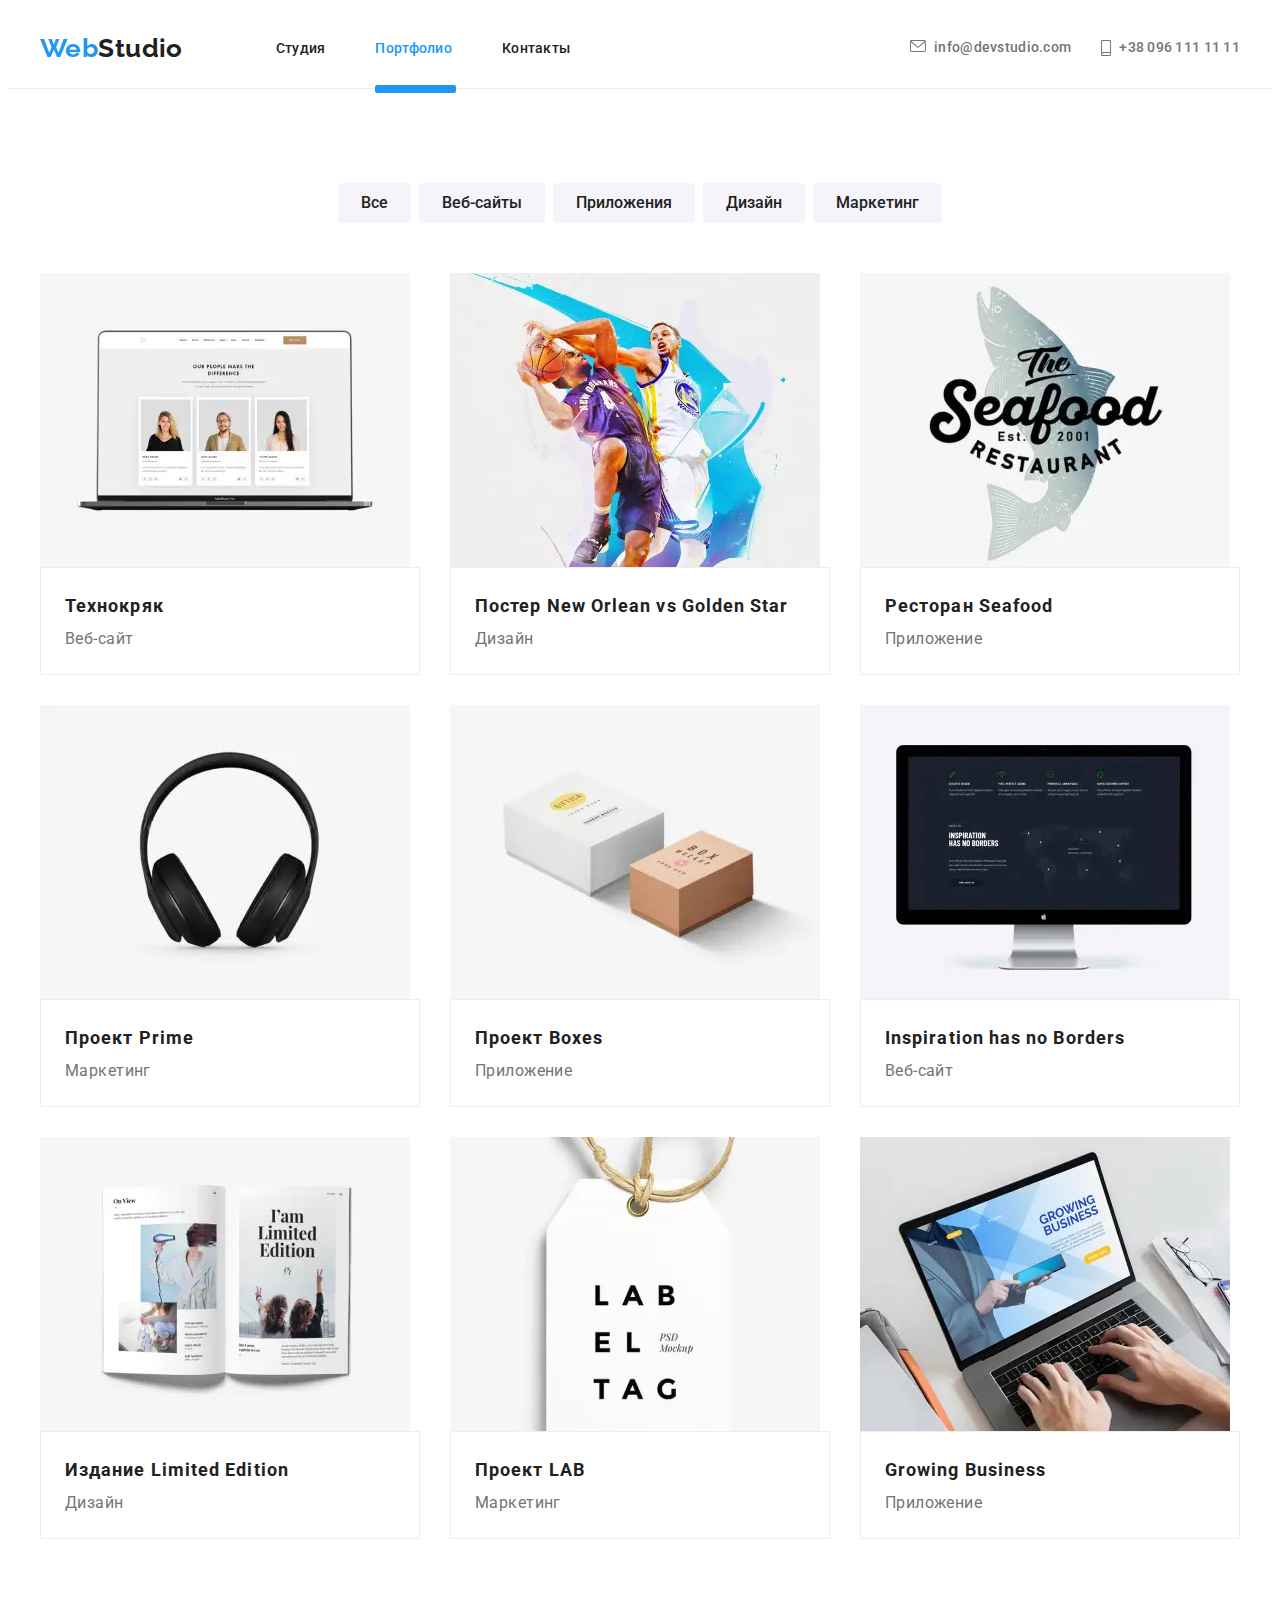
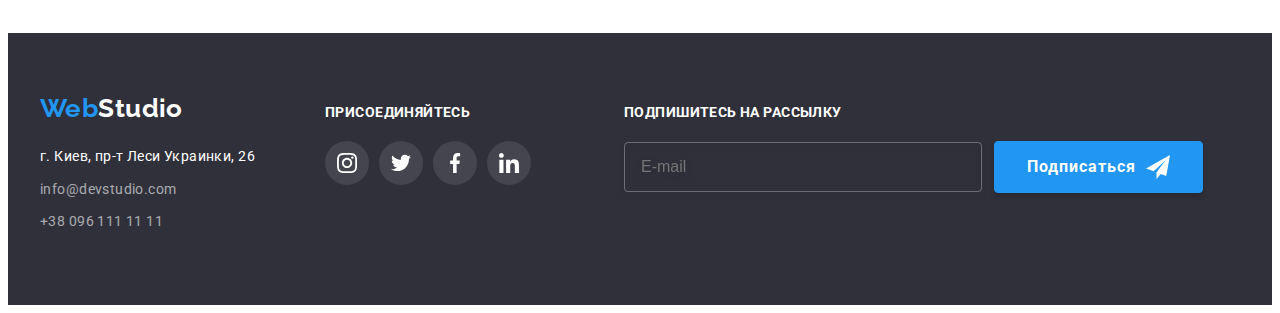
==== commit 68c0c4a5: "version 1.7" ====
--- a/portfolio.html
+++ b/portfolio.html
@@ -30,10 +30,10 @@
           <a class="logo link" href="./"><span class="logo__color">Web</span>Studio</a>
           <ul class="header-list list">
             <li class="header-list__item">
-              <a href="./index.html" class="header-list__link link current">Студия</a>
+              <a href="./index.html" class="header-list__link link">Студия</a>
             </li>
             <li class="header-list__item">
-              <a href="./portfolio.html" class="header-list__link link">Портфолио</a>
+              <a href="./portfolio.html" class="header-list__link link current">Портфолио</a>
             </li>
             <li class="header-list__item">
               <a href="" class="header-list__link link">Контакты</a>
@@ -72,12 +72,12 @@
 
             <ul class="mobile-menu__nav-list list">
               <li class="mobile-menu__nav-item">
-                <a href="./index.html" class="mobile-menu__link link mobile-menu__link-current"
-                  >Студия</a
-                >
+                <a href="./index.html" class="mobile-menu__link link">Студия</a>
               </li>
               <li class="mobile-menu__nav-item">
-                <a href="./portfolio.html" class="mobile-menu__link link">Портфолио</a>
+                <a href="./portfolio.html" class="mobile-menu__link link mobile-menu__link-current"
+                  >Портфолио</a
+                >
               </li>
               <li class="mobile-menu__nav-item">
                 <a href="" class="mobile-menu__link link">Контакты</a>
--- a/css/main.min.css
+++ b/css/main.min.css
@@ -1,2 +1,2 @@
-:root{--bg-btn: #f5f4fa;--bg-dark: #2f303a;--accent-text-color: #2196f3;--header-text-color: #212121;--main-text-color: #757575;--lite-text-one: #ffffff;--lite-text-second: rgba(255, 255, 255, 0.6);--background-overlay: rgba(0, 0, 0, 0.2);--border-color: #eeeeee;--border-color-header: #ececec;--social-and-client: #afb1b8;--main-font-family: 'Roboto', sans-serif;--logo-font-family: 'Raleway', sans-serif}.visually-hidden{position:absolute;width:1px;height:1px;margin:-1px;padding:0;overflow:hidden;border:0;clip:rect(0 0 0 0)}.container{padding-left:15px;padding-right:15px;margin-left:auto;margin-right:auto}@media screen and (min-width: 480px){.container{width:480px}}@media screen and (min-width: 768px){.container{width:768px}}@media screen and (min-width: 1200px){.container{width:1200px}}body{font-family:'Roboto', sans-serif;color:var(--header-text-color);letter-spacing:0.03em;font-size:14px;background-color:var(--lite-text-one)}.list{list-style:none}.link{text-decoration:none}h1,h2,h3,h4,p{margin-top:0px;margin-bottom:0px}ul{margin-top:0px;margin-bottom:0px;padding-left:0px}img{display:block;max-width:100%;height:auto}.section{padding-top:60px;padding-bottom:60px}@media screen and (min-width: 1200px){.section{padding-top:94px;padding-bottom:94px}}.logo{font-family:var(--logo-font-family);font-style:normal;font-weight:700;font-size:26px;line-height:1.19;color:var(--header-text-color)}.logo__color{color:var(--accent-text-color)}.is-hidden{opacity:0;visibility:hidden;pointer-events:none}.overlay{position:fixed;top:0;left:0;width:100vw;padding:0 15px;height:100%;background-color:var(--background-overlay);transition:opacity 500ms cubic-bezier(0.4, 0, 0.2, 1);z-index:1;overflow-y:scroll}.modal{position:absolute;top:50%;left:50%;transform:translate(-50%, -50%);width:450px;height:609px;background-color:var(--lite-text-one);box-shadow:0px 1px 3px rgba(0,0,0,0.12),0px 1px 1px rgba(0,0,0,0.14),0px 2px 1px rgba(0,0,0,0.2);border-radius:4px}@media screen and (max-width: 479px){.modal{width:calc(100% - 60px);min-width:290px}}@media screen and (max-width: 380px){.modal{width:100%;min-width:320px}}@media screen and (min-width: 1200px){.modal{width:528px;height:581px}}.modal__close-icon{display:block;position:absolute;top:8px;right:8px;width:30px;height:30px}.modal__close-icon:hover,.modal__close-icon:focus{fill:var(--accent-text-color)}.modal-form{padding:40px;display:flex;flex-direction:column;align-items:flex-start}.modal-form__title{font-weight:700;font-size:20px;line-height:1.15;margin-bottom:12px;text-align:center}.modal-form__lable{display:block;text-align:start;width:100%;font-size:12px;line-height:1.17;letter-spacing:0.01em;margin-bottom:10px;color:var(--main-text-color)}.modal-form__input{width:100%;height:40px;margin-top:4px;padding-left:42px;border:1px solid rgba(33,33,33,0.2);box-sizing:border-box;border-radius:4px;outline:none}.modal-form__input:hover,.modal-form__input:focus{border:1px solid var(--accent-text-color)}.modal-form__message-lable{margin-bottom:20px}.modal-form__message{width:100%;height:120px;resize:none;padding:12px 16px}.modal-form__chekbox-area{margin-left:0px;display:flex;align-items:center;font-size:12px;line-height:1.17;color:var(--main-text-color);margin-bottom:30px}@media screen and (min-width: 1200px){.modal-form__chekbox-area{font-size:14px;line-height:1.71;margin-left:12px}}.modal-form__chekbox-link{color:var(--accent-text-color)}.modal-form__area{position:relative}.modal-form__icon{width:18px;height:18px;position:absolute;top:50%;left:12px;transform:translateY(-50%)}.modal-form__input:hover+.modal-form__icon,.modal-form__input:focus+.modal-form__icon{fill:var(--accent-text-color)}.modal-form__chek{display:block;margin-right:7px;width:16px;height:15px;background-image:url(../images/svg/chek-square.svg)}.modal-form__chekbox:checked ~ .modal-form__chek{display:inline-block;background-image:url(../images/svg/check.svg)}.social{display:flex;width:206px;height:44px;margin:0 auto;justify-content:space-between;align-items:center}.social__icon{width:20px;height:20px}.social__link{display:flex;justify-content:center;align-items:center;border-radius:50%;width:44px;height:44px;fill:var(--social-and-client);transition:fill 250ms cubic-bezier(0.4, 0, 0.2, 1),background-color 250ms cubic-bezier(0.4, 0, 0.2, 1)}.social__link:hover,.social__link:focus{fill:var(--lite-text-one);background-color:var(--accent-text-color)}.hero__title{font-weight:900;font-size:26px;line-height:1.62;letter-spacing:0.06em;text-transform:uppercase;color:var(--lite-text-one);margin-bottom:30px}@media screen and (min-width: 1200px){.hero__title{font-size:44px;line-height:1.36}}.sections-title{font-weight:700;font-size:28px;line-height:1.18;text-align:center;margin-bottom:30px}@media screen and (min-width: 1200px){.sections-title{font-size:36px;line-height:1.17;margin-bottom:50px}}.main-nav{display:flex;align-items:center}.header-list__link,.contact-mail,.contact-phone{font-weight:500;line-height:1.14;letter-spacing:0.02em;color:var(--header-text-color);transition:color 250ms cubic-bezier(0.4, 0, 0.2, 1)}.contact-mail,.contact-phone{color:var(--main-text-color)}.header-list__link:hover,.header-list__link:focus,.contact-mail:hover,.contact-mail:focus,.contact-phone:hover,.contact-phone:focus{color:var(--accent-text-color)}.header{border-bottom:1px solid var(--border-color-header);height:60px}.header-list{display:none}.header-contact{display:none}.header__container{display:flex;justify-content:space-between;align-items:center;position:relative;z-index:1}.header__burger-btn{padding:0;border:0;line-height:0;background-color:transparent;margin-top:10px;margin-bottom:10px}.header__burger-btn:hover{fill:var(--accent-text-color)}@media screen and (min-width: 768px){.header-contact{display:block}.header__burger-btn{display:none}.header-list{display:flex;margin-left:88px}.header{display:flex;height:80px}.header-list__item{position:relative}.header-list__item:not(:last-child){margin-right:50px}.contact-mail{margin-left:auto;display:flex;align-items:baseline;margin-bottom:10px}.contact-mail__icon{width:16px;height:12px;fill:currentColor;margin-right:8px}.contact-phone{display:flex;align-items:center}.contact-phone__icon{width:10px;height:16px;fill:currentColor;margin-right:8px}.current{color:var(--accent-text-color)}.current::after{content:'';position:absolute;display:block;border:2px solid var(--accent-text-color);background-color:var(--accent-text-color);border-radius:2px;width:100%;height:4px;margin-top:29px}}@media screen and (min-width: 1200px){.header-contact{display:flex;align-items:center}.contact-mail{margin-bottom:0px;margin-right:30px}.header-list{margin-left:93px}}.mobile-menu{opacity:0;visibility:hidden;pointer-events:none;overflow:scroll;position:fixed;top:0;left:0;width:100%;height:100vh;z-index:10;background-color:var(--lite-text-one);transition:opacity 250ms cubic-bezier(0.4, 0, 0.2, 1)}@media screen and (max-width: 319px){.mobile-menu{min-width:320px;overflow:auto}}@media screen and (max-width: 767px){.mobile-menu.is-open{opacity:1;visibility:visible;pointer-events:auto}}.mobile-menu__container{display:flex;justify-content:space-between;height:100%;flex-wrap:wrap;position:relative;padding:48px 15px;margin-left:auto;margin-right:auto}@media screen and (min-width: 480px){.mobile-menu__container{width:480px}}.mobile-menu__contacts{flex-basis:100%;display:flex;flex-direction:column;margin-top:auto;margin-left:15px}.mobile-menu__btn{position:absolute;top:10px;right:15px;padding:0;border:0;line-height:0;background-color:transparent}.mobile-menu__btn:hover{fill:var(--accent-text-color)}.mobile-menu__nav-list{margin-left:15px}.mobile-menu__link{font-weight:500;font-size:40px;line-height:1.18;letter-spacing:0.02em;margin-bottom:48px;color:var(--header-text-color)}.mobile-menu__link:hover{border:1px solid #000000;text-shadow:0px 4px 4px rgba(0,0,0,0.25)}.mobile-menu__nav-item:not(:last-child){margin-bottom:32px}.mobile-menu-phone{font-weight:500;font-size:34px;line-height:1.18;letter-spacing:0.02em;color:var(--accent-text-color);margin-bottom:32px}.mobile-menu-mail{font-weight:500;font-size:24px;line-height:1.17;letter-spacing:0.02em;color:var(--main-text-color);margin-bottom:64px}.mobile-social{display:flex;flex-wrap:wrap}.mobile-social__item{font-size:18px;line-height:1.22;font-weight:500;letter-spacing:0.02em}.mobile-social__item:not(:last-child):after{content:"";width:0px;height:22px;margin:0 10px;border:1px solid rgba(33,33,33,0.2)}.mobile-social__link{color:var(--accent-text-color)}.mobile-menu__link-current{color:var(--accent-text-color)}.hero{background-color:var(--bg-dark);text-align:center}.hero__container{max-width:768px;height:auto;margin:0 auto;background-image:linear-gradient(rgba(47,48,58,0.4), rgba(47,48,58,0.4)),url("../images/bg/header-img-mobile.jpg");background-size:cover;padding-top:118px;padding-bottom:118px}@media (min-device-pixel-ratio: 2), (min-resolution: 192dpi), (min-resolution: 2dppx){.hero__container{background-image:linear-gradient(rgba(47,48,58,0.4), rgba(47,48,58,0.4)),url("../images/bg/header-img-mobile@2x.jpg")}}@media screen and (min-width: 768px){.hero__container{max-width:1200px;background-image:linear-gradient(rgba(47,48,58,0.4), rgba(47,48,58,0.4)),url("../images/bg/header-img-tablet.jpg")}}@media screen and (min-width: 768px) and (min-device-pixel-ratio: 2), screen and (min-width: 768px) and (min-resolution: 192dpi), screen and (min-width: 768px) and (min-resolution: 2dppx){.hero__container{background-image:linear-gradient(rgba(47,48,58,0.4), rgba(47,48,58,0.4)),url("../images/bg/header-img-tablet@2x.jpg")}}@media screen and (min-width: 1200px){.hero__container{max-width:1600px;padding-top:200px;padding-bottom:200px;background-image:linear-gradient(rgba(47,48,58,0.4), rgba(47,48,58,0.4)),url("../images/bg/header-img-desktop.jpg")}}@media screen and (min-width: 1200px) and (min-device-pixel-ratio: 2), screen and (min-width: 1200px) and (min-resolution: 192dpi), screen and (min-width: 1200px) and (min-resolution: 2dppx){.hero__container{background-image:linear-gradient(rgba(47,48,58,0.4), rgba(47,48,58,0.4)),url("../images/bg/header-img-desktop@2x.jpg")}}.modal-btn{box-sizing:border-box;min-width:200px;min-height:50px;font-family:inherit;font-weight:700;font-size:16px;line-height:1.87;letter-spacing:0.06em;color:var(--lite-text-one);background-color:var(--accent-text-color);cursor:pointer;margin-left:auto;margin-right:auto;padding:10px 32px;border:1px solid var(--accent-text-color);box-shadow:0px 4px 4px rgba(0,0,0,0.15);border-radius:4px;transition:transform 500ms cubic-bezier(0.4, 0, 0.2, 1)}.modal-btn:hover,.modal-btn:focus{transform:scale(1.05)}.features__item{flex-basis:100%}.features__item:not(:last-child){margin-bottom:30px}@media screen and (min-width: 768px){.features__item:not(:last-child){margin-bottom:15px}}@media screen and (min-width: 768px){.features{display:flex;flex-wrap:wrap;margin:-15px}.features__item.features__item_position{flex-basis:calc((100% - 60px) / 2);margin:15px}}@media screen and (min-width: 1200px){.features__item.features__item_position{flex-basis:calc((100% - 120px) / 4)}}.features__icon-container{width:100%;height:120px;margin-bottom:30px;display:flex;justify-content:center;align-items:center;background-color:var(--bg-btn);border-radius:4px}.features__icon{max-width:70px;height:70px}.features__title{text-align:center;font-weight:700;font-size:14px;line-height:1.14;text-transform:uppercase;margin-bottom:10px}@media screen and (min-width: 768px){.features__title{text-align:start}}.features__text{font-weight:400;line-height:1.71;color:var(--main-text-color)}.preview-section{padding-top:0px;display:none}@media screen and (min-width: 1200px){.preview-section{display:flex}}.preview-list{display:flex}.preview-card{position:relative;display:flex}.preview-card:not(:last-child){margin-right:30px}.preview-card__description{position:absolute;display:flex;text-transform:uppercase;background:rgba(47,48,58,0.8);color:var(--lite-text-one);font-weight:700;line-height:1.14px;letter-spacing:0.03em;align-items:center;justify-content:center;width:100%;height:70px;bottom:0px}.team-section{background-color:var(--bg-btn)}.team-list{display:flex;flex-wrap:wrap;margin:-15px}.team{box-shadow:0px 2px 1px rgba(0,0,0,0.2),0px 1px 1px rgba(0,0,0,0.14),0px 1px 3px rgba(0,0,0,0.12);border-radius:4px;width:100%;margin:15px}@media screen and (min-width: 768px){.team{width:calc((100% - 60px) / 2)}}@media screen and (min-width: 1200px){.team{width:calc((100% - 120px) / 4)}}.team__description{background-color:var(--lite-text-one);padding-top:30px;padding-bottom:30px;border-bottom-left-radius:1px solid transparent;border-bottom-right-radius:1px solid transparent;border-radius:4px}.team__unit{font-weight:500;font-size:16px;line-height:1.19;text-align:center;margin-bottom:10px}.team__position{font-weight:400;font-size:16px;line-height:1.19;text-align:center;color:var(--main-text-color);margin-bottom:16px}.client{width:calc((100% - 60px) / 2);margin:15px}@media screen and (min-width: 768px){.client{width:calc((100% - 90px) / 3)}}@media screen and (min-width: 1200px){.client{width:calc((100% - 180px) / 6)}}.client-list{display:flex;flex-wrap:wrap;margin:-15px}.client__link{display:flex;justify-content:center;align-items:center;width:100%;height:92px;border:1px solid var(--social-and-client);border-radius:4px;fill:var(--social-and-client);transition:fill 250ms cubic-bezier(0.4, 0, 0.2, 1),border-color 250ms cubic-bezier(0.4, 0, 0.2, 1)}.client__link:hover,.client__link:focus{fill:var(--accent-text-color);border-color:var(--accent-text-color)}.client__item{width:106px;height:60px}.footer{background-color:var(--bg-dark);color:var(--lite-text-one);font-weight:400;line-height:1.71;padding-top:60px;padding-bottom:60px}.address{font-style:normal;margin-bottom:8px;margin-top:20px}@media screen and (min-width: 1200px){.address{margin-bottom:9px}}.footer_logo{color:var(--lite-text-one)}.footer-list__contact{color:var(--lite-text-second)}.footer-list__contact:hover,.footer-list__contact:focus{color:var(--accent-text-color)}.footer-contacts{text-align:center;margin-bottom:60px}@media screen and (min-width: 768px){.footer-contacts{margin-left:76px}}@media screen and (min-width: 1200px){.footer-contacts{margin-bottom:0px;margin-left:0px;flex-shrink:0;text-align:start}}.footer__container{display:flex;flex-direction:column;align-items:center}@media screen and (min-width: 768px){.footer__container{flex-direction:row;flex-wrap:wrap;align-items:baseline}}@media screen and (min-width: 1200px){.footer__container{flex-wrap:nowrap}}.footer-list .list:not(:last-child){margin-bottom:8px}@media screen and (min-width: 1200px){.footer-list .list:not(:last-child){margin-bottom:9px}}.footer-social{display:flex;flex-direction:column;align-items:center;margin-bottom:60px}@media screen and (min-width: 768px){.footer-social{margin-right:89px;margin-left:auto}}@media screen and (min-width: 1200px){.footer-social{margin-right:93px;margin-left:70px;align-items:flex-start}}.footer-social__title{font-size:14px;font-weight:700;line-height:1.14;text-transform:uppercase;margin-bottom:20px}.social__link_footer{fill:var(--lite-text-one);background-color:rgba(255,255,255,0.1);transition:background-color 250ms cubic-bezier(0.4, 0, 0.2, 1)}.footer-form{width:100%}.footer-form__title{display:block;text-align:center;margin-bottom:20px;font-weight:700;font-size:14px;line-height:1.14;text-transform:uppercase;color:var(--lite-text-one)}@media screen and (min-width: 1200px){.footer-form__title{text-align:start}}.footer-form__input-btn{display:flex;flex-direction:column;align-items:center}@media screen and (min-width: 1200px){.footer-form__input-btn{flex-direction:row;align-items:center}}.footer-form__input{font-size:16px;line-height:1.25;color:rgba(255,255,255,0.6);padding-left:16px;width:100%;height:50px;background-color:transparent;border:1px solid rgba(255,255,255,0.3);box-sizing:border-box;filter:drop-shadow(0px 4px 4px rgba(0,0,0,0.15));border-radius:4px;outline:none;margin-bottom:20px}@media screen and (min-width: 768px){.footer-form__input{width:450px}}@media screen and (min-width: 1200px){.footer-form__input{margin-bottom:0px;width:358px}}.footer-form__input:hover,.footer-form__input:focus{border:1px solid var(--accent-text-color)}.footer-form__btn{margin-left:12px}.footer-btn{display:flex;align-items:center;box-sizing:border-box;min-width:200px;min-height:50px;font-family:inherit;font-weight:700;font-size:16px;line-height:1.88;letter-spacing:0.06em;color:var(--lite-text-one);background-color:var(--accent-text-color);cursor:pointer;padding:10px 32px;border:1px solid var(--accent-text-color);box-shadow:0px 4px 4px rgba(0,0,0,0.15);border-radius:4px;transition:transform 500ms cubic-bezier(0.4, 0, 0.2, 1)}.footer-btn:hover,.footer-btn:focus{transform:scale(1.05)}.footer-btn__icon-send{width:24px;height:24px;margin-left:10px}.btn-select{font-family:inherit;font-weight:500;font-size:16px;line-height:1.62;text-align:center;color:var(--header-text-color);background-color:var(--bg-btn);cursor:pointer;border:1px solid transparent;border-radius:4px;padding:6px 22px;transition-property:background-color;transition-duration:250ms;transition-timing-function:cubic-bezier(0.4, 0, 0.2, 1)}.btn-select:hover,.btn-select:focus{color:var(--lite-text-one);background-color:var(--accent-text-color);box-shadow:0px 3px 1px rgba(0,0,0,0.1),0px 1px 2px rgba(0,0,0,0.08),0px 2px 2px rgba(0,0,0,0.12)}.btn-select-list{display:flex;flex-wrap:wrap;justify-content:flex-start;margin:-8px -4px}@media screen and (min-width: 768px){.btn-select-list{margin:0 -4px;justify-content:center}}.container__btn-select{margin-bottom:40px}@media screen and (min-width: 768px){.container__btn-select{margin-bottom:30px}}@media screen and (min-width: 1200px){.container__btn-select{margin-bottom:50px}}.btn-select-list__item{margin:8px 4px}@media screen and (min-width: 768px){.btn-select-list__item{margin:0 4px}}.examples-list{display:flex;position:relative;flex-wrap:wrap;margin:-15px}.examples-card{flex-basis:100%;margin:15px}@media screen and (min-width: 768px){.examples-card{flex-basis:calc((100% - 60px) / 2);margin:15px}}@media screen and (min-width: 1200px){.examples-card{flex-basis:calc((100% - 90px) / 3);margin:15px}}.examples-card__title{font-weight:700;font-size:18px;line-height:2;letter-spacing:0.06em}.examples-card__subtitle{font-weight:400;font-size:16px;line-height:1.87;color:var(--main-text-color)}.examples-card__link{display:block;color:var(--header-text-color)}.examples-card__link:hover,.examples-card__link:focus{box-shadow:0px 1px 1px rgba(0,0,0,0.12),0px 4px 4px rgba(0,0,0,0.06),1px 4px 6px rgba(0,0,0,0.16)}.examples-card__description{padding-top:20px;padding-bottom:20px;padding-left:24px;padding-right:24px;border:1px solid var(--border-color)}.backdrop{position:relative;overflow:hidden}.backdrop__text{position:absolute;top:0;display:flex;justify-content:center;align-items:center;padding:0 24px;width:100%;height:100%;background-color:rgba(33,150,243,0.9);color:var(--lite-text-one);font-size:18px;line-height:1.56em;transform:translateY(100%);transition:transform 250ms cubic-bezier(0.4, 0, 0.2, 1)}.examples-card__link:hover .backdrop__text,.examples-card__link:focus .backdrop__text{transform:translateY(0)}
+:root{--bg-btn: #f5f4fa;--bg-dark: #2f303a;--accent-text-color: #2196f3;--header-text-color: #212121;--main-text-color: #757575;--lite-text-one: #ffffff;--lite-text-second: rgba(255, 255, 255, 0.6);--background-overlay: rgba(0, 0, 0, 0.2);--border-color: #eeeeee;--border-color-header: #ececec;--social-and-client: #afb1b8;--main-font-family: 'Roboto', sans-serif;--logo-font-family: 'Raleway', sans-serif}.visually-hidden{position:absolute;width:1px;height:1px;margin:-1px;padding:0;overflow:hidden;border:0;clip:rect(0 0 0 0)}.container{padding-left:15px;padding-right:15px;margin-left:auto;margin-right:auto}@media screen and (min-width: 480px){.container{width:480px}}@media screen and (min-width: 768px){.container{width:768px}}@media screen and (min-width: 1200px){.container{width:1200px}}body{font-family:'Roboto', sans-serif;color:var(--header-text-color);letter-spacing:0.03em;font-size:14px;background-color:var(--lite-text-one)}.list{list-style:none}.link{text-decoration:none}h1,h2,h3,h4,p{margin-top:0px;margin-bottom:0px}ul{margin-top:0px;margin-bottom:0px;padding-left:0px}img{display:block;max-width:100%;height:auto}.section{padding-top:60px;padding-bottom:60px}@media screen and (min-width: 1200px){.section{padding-top:94px;padding-bottom:94px}}.logo{font-family:var(--logo-font-family);font-style:normal;font-weight:700;font-size:26px;line-height:1.19;color:var(--header-text-color)}.logo__color{color:var(--accent-text-color)}.is-hidden{opacity:0;visibility:hidden;pointer-events:none}.overlay{display:flex;position:fixed;top:0;left:0;width:100vw;padding:0 15px;height:100%;background-color:var(--background-overlay);transition:opacity 500ms cubic-bezier(0.4, 0, 0.2, 1);z-index:1;overflow-y:scroll}.modal{margin:0 auto;width:450px;height:609px;background-color:var(--lite-text-one);box-shadow:0px 1px 3px rgba(0,0,0,0.12),0px 1px 1px rgba(0,0,0,0.14),0px 2px 1px rgba(0,0,0,0.2);border-radius:4px}@media screen and (max-width: 479px){.modal{width:calc(100% - 60px);min-width:290px}}@media screen and (max-width: 380px){.modal{width:100%;min-width:320px}}@media screen and (min-width: 1200px){.modal{width:528px;height:581px}}@media screen and (max-height: 600px){.modal{position:relative}}@media screen and (min-height: 601px){.modal{position:absolute;top:50%;left:50%;transform:translate(-50%, -50%)}}.modal__close-icon{display:block;position:absolute;top:8px;right:8px;width:30px;height:30px}.modal__close-icon:hover,.modal__close-icon:focus{fill:var(--accent-text-color)}.modal-form{padding:40px;display:flex;flex-direction:column;align-items:flex-start}.modal-form__title{font-weight:700;font-size:20px;line-height:1.15;margin-bottom:12px;text-align:center}.modal-form__lable{display:block;text-align:start;width:100%;font-size:12px;line-height:1.17;letter-spacing:0.01em;margin-bottom:10px;color:var(--main-text-color)}.modal-form__input{width:100%;height:40px;margin-top:4px;padding-left:42px;border:1px solid rgba(33,33,33,0.2);box-sizing:border-box;border-radius:4px;outline:none}.modal-form__input:hover,.modal-form__input:focus{border:1px solid var(--accent-text-color)}.modal-form__message-lable{margin-bottom:20px}.modal-form__message{width:100%;height:120px;resize:none;padding:12px 16px}.modal-form__chekbox-area{margin-left:0px;display:flex;align-items:center;font-size:12px;line-height:1.17;color:var(--main-text-color);margin-bottom:30px}@media screen and (min-width: 1200px){.modal-form__chekbox-area{font-size:14px;line-height:1.71;margin-left:12px}}.modal-form__chekbox-link{color:var(--accent-text-color)}.modal-form__area{position:relative}.modal-form__icon{width:18px;height:18px;position:absolute;top:50%;left:12px;transform:translateY(-50%)}.modal-form__input:hover+.modal-form__icon,.modal-form__input:focus+.modal-form__icon{fill:var(--accent-text-color)}.modal-form__chek{display:block;margin-right:7px;width:16px;height:15px;background-image:url(../images/svg/chek-square.svg)}.modal-form__chekbox:checked ~ .modal-form__chek{display:inline-block;background-image:url(../images/svg/check.svg)}.social{display:flex;width:206px;height:44px;margin:0 auto;justify-content:space-between;align-items:center}.social__icon{width:20px;height:20px}.social__link{display:flex;justify-content:center;align-items:center;border-radius:50%;width:44px;height:44px;fill:var(--social-and-client);transition:fill 250ms cubic-bezier(0.4, 0, 0.2, 1),background-color 250ms cubic-bezier(0.4, 0, 0.2, 1)}.social__link:hover,.social__link:focus{fill:var(--lite-text-one);background-color:var(--accent-text-color)}.hero__title{font-weight:900;font-size:26px;line-height:1.62;letter-spacing:0.06em;text-transform:uppercase;color:var(--lite-text-one);margin-bottom:30px}@media screen and (min-width: 1200px){.hero__title{font-size:44px;line-height:1.36}}.sections-title{font-weight:700;font-size:28px;line-height:1.18;text-align:center;margin-bottom:30px}@media screen and (min-width: 1200px){.sections-title{font-size:36px;line-height:1.17;margin-bottom:50px}}.main-nav{display:flex;align-items:center}.header-list__link,.contact-mail,.contact-phone{font-weight:500;line-height:1.14;letter-spacing:0.02em;color:var(--header-text-color);transition:color 250ms cubic-bezier(0.4, 0, 0.2, 1)}.contact-mail,.contact-phone{color:var(--main-text-color)}.header-list__link:hover,.header-list__link:focus,.contact-mail:hover,.contact-mail:focus,.contact-phone:hover,.contact-phone:focus{color:var(--accent-text-color)}.header{border-bottom:1px solid var(--border-color-header);height:60px}.header-list{display:none}.header-contact{display:none}.header__container{display:flex;justify-content:space-between;align-items:center;position:relative;z-index:1}.header__burger-btn{padding:0;border:0;line-height:0;background-color:transparent;margin-top:10px;margin-bottom:10px}.header__burger-btn:hover{fill:var(--accent-text-color)}@media screen and (min-width: 768px){.header-contact{display:block}.header__burger-btn{display:none}.header-list{display:flex;margin-left:88px}.header{display:flex;height:80px}.header-list__item{position:relative}.header-list__item:not(:last-child){margin-right:50px}.contact-mail{margin-left:auto;display:flex;align-items:baseline;margin-bottom:10px}.contact-mail__icon{width:16px;height:12px;fill:currentColor;margin-right:8px}.contact-phone{display:flex;align-items:center}.contact-phone__icon{width:10px;height:16px;fill:currentColor;margin-right:8px}.current{color:var(--accent-text-color)}.current::after{content:'';position:absolute;display:block;border:2px solid var(--accent-text-color);background-color:var(--accent-text-color);border-radius:2px;width:100%;height:4px;margin-top:29px}}@media screen and (min-width: 1200px){.header-contact{display:flex;align-items:center}.contact-mail{margin-bottom:0px;margin-right:30px}.header-list{margin-left:93px}}.mobile-menu{opacity:0;visibility:hidden;pointer-events:none;overflow:scroll;position:fixed;top:0;left:0;width:100%;height:100vh;z-index:10;background-color:var(--lite-text-one);transition:opacity 250ms cubic-bezier(0.4, 0, 0.2, 1)}@media screen and (max-width: 319px){.mobile-menu{min-width:320px;overflow:auto}}@media screen and (max-width: 767px){.mobile-menu.is-open{opacity:1;visibility:visible;pointer-events:auto}}.mobile-menu__container{display:flex;justify-content:space-between;height:100%;flex-wrap:wrap;position:relative;padding:48px 15px;margin-left:auto;margin-right:auto}@media screen and (min-width: 480px){.mobile-menu__container{width:480px}}.mobile-menu__contacts{flex-basis:100%;display:flex;flex-direction:column;margin-top:auto;margin-left:15px}.mobile-menu__btn{position:absolute;top:10px;right:15px;padding:0;border:0;line-height:0;background-color:transparent}.mobile-menu__btn:hover{fill:var(--accent-text-color)}.mobile-menu__nav-list{margin-left:15px}.mobile-menu__link{font-weight:500;font-size:40px;line-height:1.18;letter-spacing:0.02em;margin-bottom:48px;color:var(--header-text-color)}.mobile-menu__link:hover{border:1px solid #000000;text-shadow:0px 4px 4px rgba(0,0,0,0.25)}.mobile-menu__nav-item:not(:last-child){margin-bottom:32px}.mobile-menu-phone{font-weight:500;font-size:34px;line-height:1.18;letter-spacing:0.02em;color:var(--accent-text-color);margin-bottom:32px}.mobile-menu-mail{font-weight:500;font-size:24px;line-height:1.17;letter-spacing:0.02em;color:var(--main-text-color);margin-bottom:64px}.mobile-social{display:flex;flex-wrap:wrap}.mobile-social__item{font-size:18px;line-height:1.22;font-weight:500;letter-spacing:0.02em}.mobile-social__item:not(:last-child):after{content:"";width:0px;height:22px;margin:0 10px;border:1px solid rgba(33,33,33,0.2)}.mobile-social__link{color:var(--accent-text-color)}.mobile-menu__link-current{color:var(--accent-text-color)}.hero{background-color:var(--bg-dark);text-align:center}.hero__container{max-width:768px;height:auto;margin:0 auto;background-image:linear-gradient(rgba(47,48,58,0.4), rgba(47,48,58,0.4)),url("../images/bg/header-img-mobile.jpg");background-size:cover;padding-top:118px;padding-bottom:118px}@media (min-device-pixel-ratio: 2), (min-resolution: 192dpi), (min-resolution: 2dppx){.hero__container{background-image:linear-gradient(rgba(47,48,58,0.4), rgba(47,48,58,0.4)),url("../images/bg/header-img-mobile@2x.jpg")}}@media screen and (min-width: 768px){.hero__container{max-width:1200px;background-image:linear-gradient(rgba(47,48,58,0.4), rgba(47,48,58,0.4)),url("../images/bg/header-img-tablet.jpg")}}@media screen and (min-width: 768px) and (min-device-pixel-ratio: 2), screen and (min-width: 768px) and (min-resolution: 192dpi), screen and (min-width: 768px) and (min-resolution: 2dppx){.hero__container{background-image:linear-gradient(rgba(47,48,58,0.4), rgba(47,48,58,0.4)),url("../images/bg/header-img-tablet@2x.jpg")}}@media screen and (min-width: 1200px){.hero__container{max-width:1600px;padding-top:200px;padding-bottom:200px;background-image:linear-gradient(rgba(47,48,58,0.4), rgba(47,48,58,0.4)),url("../images/bg/header-img-desktop.jpg")}}@media screen and (min-width: 1200px) and (min-device-pixel-ratio: 2), screen and (min-width: 1200px) and (min-resolution: 192dpi), screen and (min-width: 1200px) and (min-resolution: 2dppx){.hero__container{background-image:linear-gradient(rgba(47,48,58,0.4), rgba(47,48,58,0.4)),url("../images/bg/header-img-desktop@2x.jpg")}}.modal-btn{box-sizing:border-box;min-width:200px;min-height:50px;font-family:inherit;font-weight:700;font-size:16px;line-height:1.87;letter-spacing:0.06em;color:var(--lite-text-one);background-color:var(--accent-text-color);cursor:pointer;margin-left:auto;margin-right:auto;padding:10px 32px;border:1px solid var(--accent-text-color);box-shadow:0px 4px 4px rgba(0,0,0,0.15);border-radius:4px;transition:transform 500ms cubic-bezier(0.4, 0, 0.2, 1)}.modal-btn:hover,.modal-btn:focus{transform:scale(1.05)}.features__item{flex-basis:100%}.features__item:not(:last-child){margin-bottom:30px}@media screen and (min-width: 768px){.features__item:not(:last-child){margin-bottom:15px}}@media screen and (min-width: 768px){.features{display:flex;flex-wrap:wrap;margin:-15px}.features__item.features__item_position{flex-basis:calc((100% - 60px) / 2);margin:15px}}@media screen and (min-width: 1200px){.features__item.features__item_position{flex-basis:calc((100% - 120px) / 4)}}.features__icon-container{width:100%;height:120px;margin-bottom:30px;display:flex;justify-content:center;align-items:center;background-color:var(--bg-btn);border-radius:4px}.features__icon{max-width:70px;height:70px}.features__title{text-align:center;font-weight:700;font-size:14px;line-height:1.14;text-transform:uppercase;margin-bottom:10px}@media screen and (min-width: 768px){.features__title{text-align:start}}.features__text{font-weight:400;line-height:1.71;color:var(--main-text-color)}.preview-section{padding-top:0px;display:none}@media screen and (min-width: 1200px){.preview-section{display:flex}}.preview-list{display:flex}.preview-card{position:relative;display:flex}.preview-card:not(:last-child){margin-right:30px}.preview-card__description{position:absolute;display:flex;text-transform:uppercase;background:rgba(47,48,58,0.8);color:var(--lite-text-one);font-weight:700;line-height:1.14px;letter-spacing:0.03em;align-items:center;justify-content:center;width:100%;height:70px;bottom:0px}.team-section{background-color:var(--bg-btn)}.team-list{display:flex;flex-wrap:wrap;margin:-15px}.team{box-shadow:0px 2px 1px rgba(0,0,0,0.2),0px 1px 1px rgba(0,0,0,0.14),0px 1px 3px rgba(0,0,0,0.12);border-radius:4px;width:100%;margin:15px}@media screen and (min-width: 768px){.team{width:calc((100% - 60px) / 2)}}@media screen and (min-width: 1200px){.team{width:calc((100% - 120px) / 4)}}.team__description{background-color:var(--lite-text-one);padding-top:30px;padding-bottom:30px;border-bottom-left-radius:1px solid transparent;border-bottom-right-radius:1px solid transparent;border-radius:4px}.team__unit{font-weight:500;font-size:16px;line-height:1.19;text-align:center;margin-bottom:10px}.team__position{font-weight:400;font-size:16px;line-height:1.19;text-align:center;color:var(--main-text-color);margin-bottom:16px}.client{width:calc((100% - 60px) / 2);margin:15px}@media screen and (min-width: 768px){.client{width:calc((100% - 90px) / 3)}}@media screen and (min-width: 1200px){.client{width:calc((100% - 180px) / 6)}}.client-list{display:flex;flex-wrap:wrap;margin:-15px}.client__link{display:flex;justify-content:center;align-items:center;width:100%;height:92px;border:1px solid var(--social-and-client);border-radius:4px;fill:var(--social-and-client);transition:fill 250ms cubic-bezier(0.4, 0, 0.2, 1),border-color 250ms cubic-bezier(0.4, 0, 0.2, 1)}.client__link:hover,.client__link:focus{fill:var(--accent-text-color);border-color:var(--accent-text-color)}.client__item{width:106px;height:60px}.footer{background-color:var(--bg-dark);color:var(--lite-text-one);font-weight:400;line-height:1.71;padding-top:60px;padding-bottom:60px}.address{font-style:normal;margin-bottom:8px;margin-top:20px}@media screen and (min-width: 1200px){.address{margin-bottom:9px}}.footer_logo{color:var(--lite-text-one)}.footer-list__contact{color:var(--lite-text-second)}.footer-list__contact:hover,.footer-list__contact:focus{color:var(--accent-text-color)}.footer-contacts{text-align:center;margin-bottom:60px}@media screen and (min-width: 768px){.footer-contacts{margin-left:76px}}@media screen and (min-width: 1200px){.footer-contacts{margin-bottom:0px;margin-left:0px;flex-shrink:0;text-align:start}}.footer__container{display:flex;flex-direction:column;align-items:center}@media screen and (min-width: 768px){.footer__container{flex-direction:row;flex-wrap:wrap;align-items:baseline}}@media screen and (min-width: 1200px){.footer__container{flex-wrap:nowrap}}.footer-list .list:not(:last-child){margin-bottom:8px}@media screen and (min-width: 1200px){.footer-list .list:not(:last-child){margin-bottom:9px}}.footer-social{display:flex;flex-direction:column;align-items:center;margin-bottom:60px}@media screen and (min-width: 768px){.footer-social{margin-right:89px;margin-left:auto}}@media screen and (min-width: 1200px){.footer-social{margin-right:93px;margin-left:70px;align-items:flex-start}}.footer-social__title{font-size:14px;font-weight:700;line-height:1.14;text-transform:uppercase;margin-bottom:20px}.social__link_footer{fill:var(--lite-text-one);background-color:rgba(255,255,255,0.1);transition:background-color 250ms cubic-bezier(0.4, 0, 0.2, 1)}.footer-form{width:100%}.footer-form__title{display:block;text-align:center;margin-bottom:20px;font-weight:700;font-size:14px;line-height:1.14;text-transform:uppercase;color:var(--lite-text-one)}@media screen and (min-width: 1200px){.footer-form__title{text-align:start}}.footer-form__input-btn{display:flex;flex-direction:column;align-items:center}@media screen and (min-width: 1200px){.footer-form__input-btn{flex-direction:row;align-items:center}}.footer-form__input{font-size:16px;line-height:1.25;color:rgba(255,255,255,0.6);padding-left:16px;width:100%;height:50px;background-color:transparent;border:1px solid rgba(255,255,255,0.3);box-sizing:border-box;filter:drop-shadow(0px 4px 4px rgba(0,0,0,0.15));border-radius:4px;outline:none;margin-bottom:20px}@media screen and (min-width: 768px){.footer-form__input{width:450px}}@media screen and (min-width: 1200px){.footer-form__input{margin-bottom:0px;width:358px}}.footer-form__input:hover,.footer-form__input:focus{border:1px solid var(--accent-text-color)}.footer-form__btn{margin-left:12px}.footer-btn{display:flex;align-items:center;box-sizing:border-box;min-width:200px;min-height:50px;font-family:inherit;font-weight:700;font-size:16px;line-height:1.88;letter-spacing:0.06em;color:var(--lite-text-one);background-color:var(--accent-text-color);cursor:pointer;padding:10px 32px;border:1px solid var(--accent-text-color);box-shadow:0px 4px 4px rgba(0,0,0,0.15);border-radius:4px;transition:transform 500ms cubic-bezier(0.4, 0, 0.2, 1)}.footer-btn:hover,.footer-btn:focus{transform:scale(1.05)}.footer-btn__icon-send{width:24px;height:24px;margin-left:10px}.btn-select{font-family:inherit;font-weight:500;font-size:16px;line-height:1.62;text-align:center;color:var(--header-text-color);background-color:var(--bg-btn);cursor:pointer;border:1px solid transparent;border-radius:4px;padding:6px 22px;transition-property:background-color;transition-duration:250ms;transition-timing-function:cubic-bezier(0.4, 0, 0.2, 1)}.btn-select:hover,.btn-select:focus{color:var(--lite-text-one);background-color:var(--accent-text-color);box-shadow:0px 3px 1px rgba(0,0,0,0.1),0px 1px 2px rgba(0,0,0,0.08),0px 2px 2px rgba(0,0,0,0.12)}.btn-select-list{display:flex;flex-wrap:wrap;justify-content:flex-start;margin:-8px -4px}@media screen and (min-width: 768px){.btn-select-list{margin:0 -4px;justify-content:center}}.container__btn-select{margin-bottom:40px}@media screen and (min-width: 768px){.container__btn-select{margin-bottom:30px}}@media screen and (min-width: 1200px){.container__btn-select{margin-bottom:50px}}.btn-select-list__item{margin:8px 4px}@media screen and (min-width: 768px){.btn-select-list__item{margin:0 4px}}.examples-list{display:flex;position:relative;flex-wrap:wrap;margin:-15px}.examples-card{flex-basis:100%;margin:15px}@media screen and (min-width: 768px){.examples-card{flex-basis:calc((100% - 60px) / 2);margin:15px}}@media screen and (min-width: 1200px){.examples-card{flex-basis:calc((100% - 90px) / 3);margin:15px}}.examples-card__title{font-weight:700;font-size:18px;line-height:2;letter-spacing:0.06em}.examples-card__subtitle{font-weight:400;font-size:16px;line-height:1.87;color:var(--main-text-color)}.examples-card__link{display:block;color:var(--header-text-color)}.examples-card__link:hover,.examples-card__link:focus{box-shadow:0px 1px 1px rgba(0,0,0,0.12),0px 4px 4px rgba(0,0,0,0.06),1px 4px 6px rgba(0,0,0,0.16)}.examples-card__description{padding-top:20px;padding-bottom:20px;padding-left:24px;padding-right:24px;border:1px solid var(--border-color)}.backdrop{position:relative;overflow:hidden}.backdrop__text{position:absolute;top:0;display:flex;justify-content:center;align-items:center;padding:0 24px;width:100%;height:100%;background-color:rgba(33,150,243,0.9);color:var(--lite-text-one);font-size:18px;line-height:1.56em;transform:translateY(100%);transition:transform 250ms cubic-bezier(0.4, 0, 0.2, 1)}.examples-card__link:hover .backdrop__text,.examples-card__link:focus .backdrop__text{transform:translateY(0)}
 /*# sourceMappingURL=main.min.css.map */